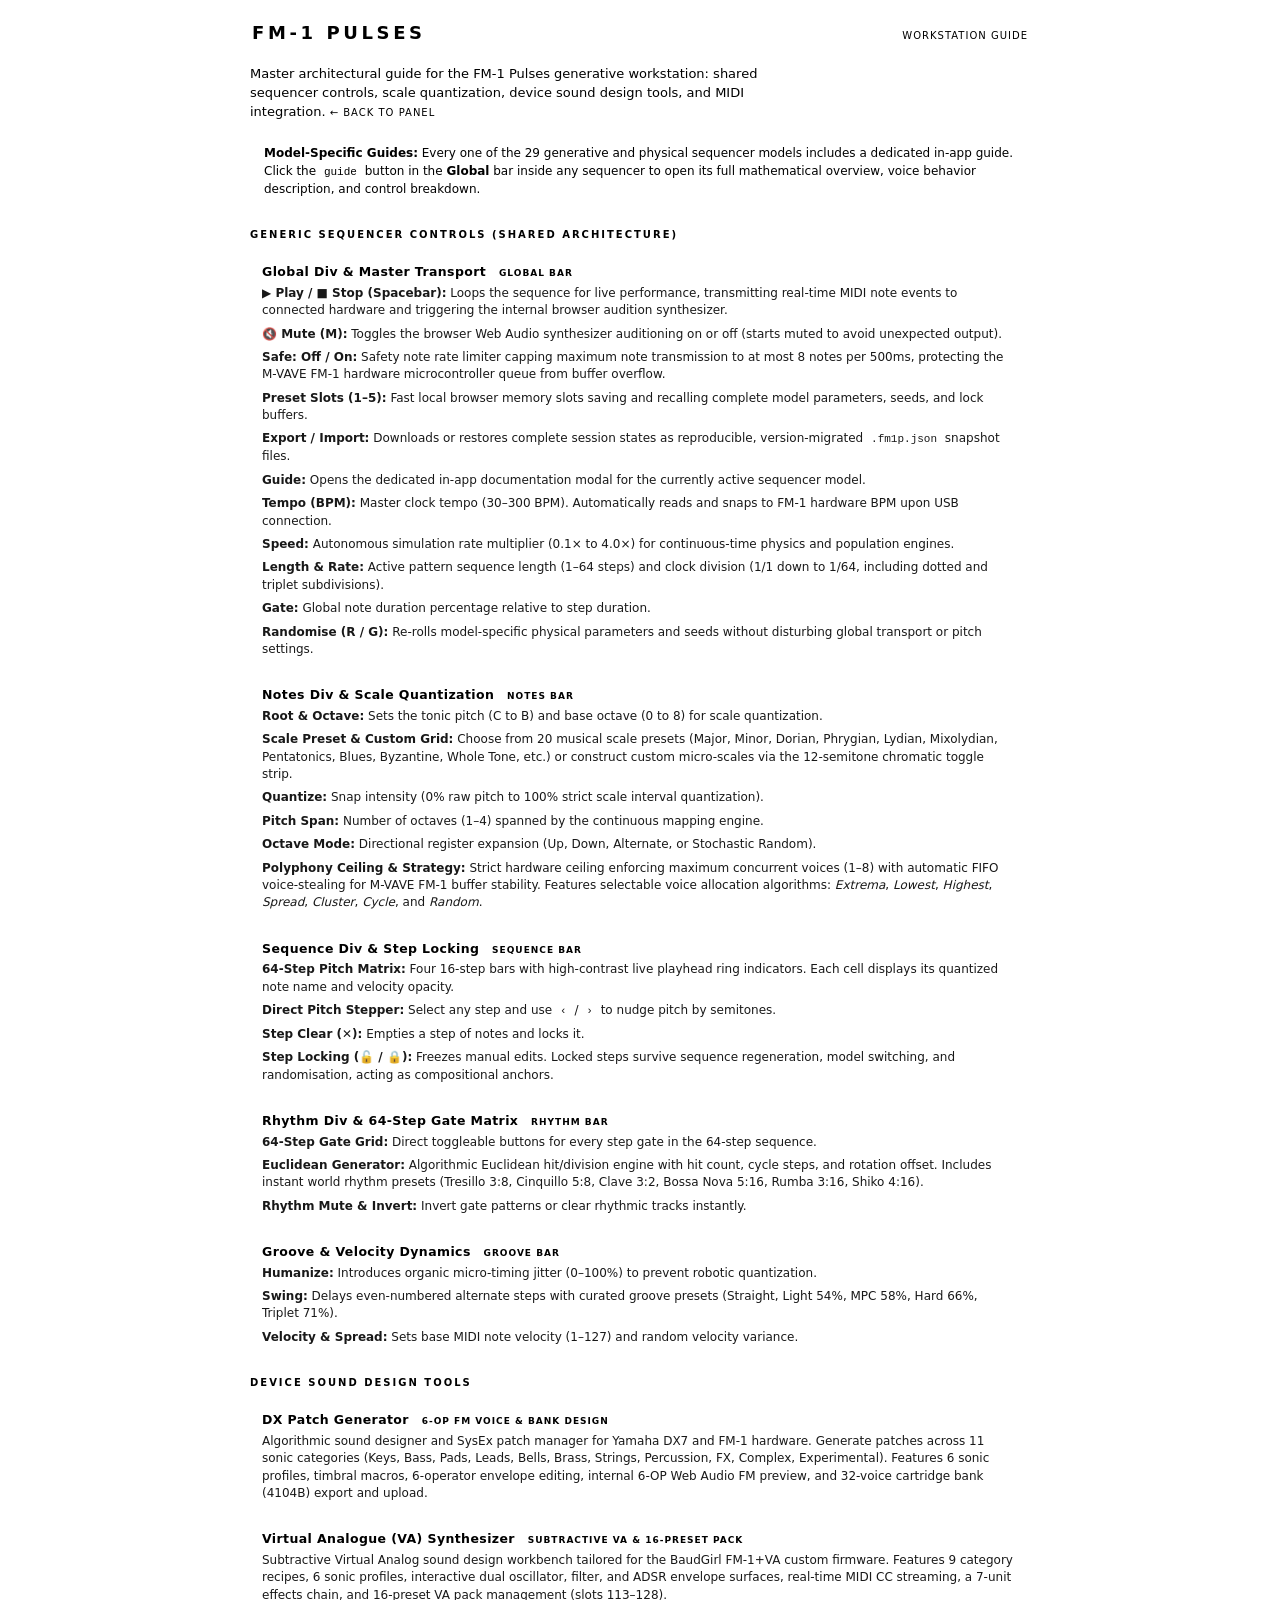
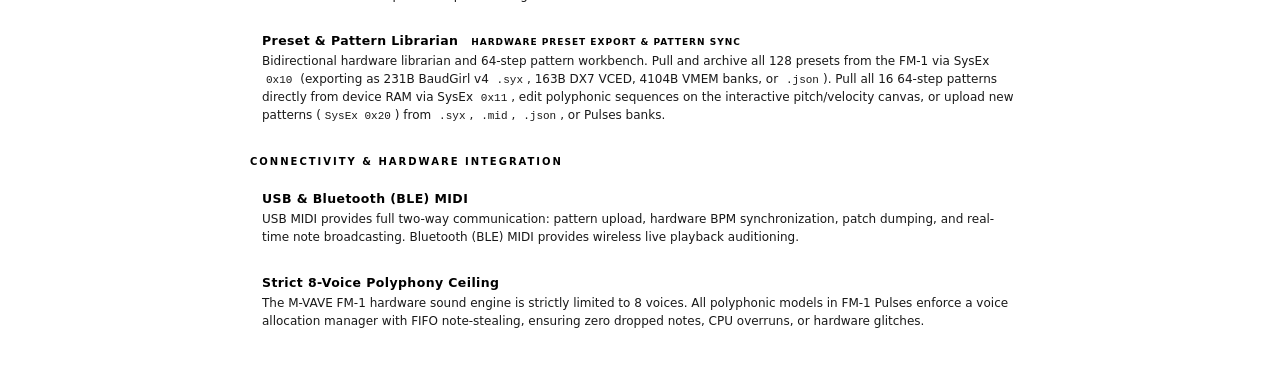
==== guide.html @ 3c0ce063 "feat: complete 29-model controls audit, tag filters, model guides, reaction_diffusion polyphony, and" ====
<!doctype html>
<html lang="en" data-theme="purple">
<head>
<meta charset="utf-8">
<meta name="viewport" content="width=device-width, initial-scale=1">
<meta name="theme-color" content="#12101a">
<title>FM-1 Pulses — Architecture &amp; Generic Controls Guide</title>
<link rel="icon" href="data:,">
<link rel="stylesheet" href="css/style.css?v=1">
<link rel="stylesheet" href="css/rack.css?v=1">
<style>
  body { padding: 12px; }
  .wrap { max-width: 780px; margin: 0 auto; }
  .top {
    display: flex; align-items: baseline; gap: 10px; padding: 0 2px 8px;
    border-bottom: 1px solid var(--line); margin-bottom: 12px;
  }
  .top h1 { font-size: 18px; margin: 0; letter-spacing: 3.6px; font-weight: 700; color: var(--fg); }
  .top h1 b { color: var(--accent); }
  .top .sub { font-size: 10px; letter-spacing: 1px; text-transform: uppercase; color: var(--dim); margin-left: auto; }
  .intro { color: var(--dim); max-width: 66ch; margin: 0 0 10px; font-size: 13px; line-height: 1.45; }
  h2 { font-size: 10px; letter-spacing: 2px; text-transform: uppercase; color: var(--dim); font-weight: 700; margin: 20px 0 8px; border-bottom: 1px solid var(--line); padding-bottom: 3px; }
  .param {
    border-radius: 4px; background-color: var(--panel);
    border: 1px solid var(--line);
    padding: 10px 12px; margin: 8px 0;
  }
  .param h3 { margin: 0 0 4px; font-size: 12.5px; letter-spacing: .4px; color: var(--fg); }
  .param h3 .kind { color: var(--accent); font-weight: 700; font-size: 9px; letter-spacing: 1px; text-transform: uppercase; margin-left: 8px; }
  .param p { margin: 0 0 6px; font-size: 12px; color: var(--fg); opacity: .9; line-height: 1.45; }
  .param p:last-child { margin-bottom: 0; }
  .note {
    border-radius: 4px; border: 1px solid var(--line);
    border-left: 3px solid var(--accent);
    padding: 10px 14px; margin: 12px 0; font-size: 12px; background-color: var(--panel);
    line-height: 1.5;
  }
  .note p { margin: 0 0 4px; }
  .note p:last-child { margin-bottom: 0; }
  code { color: var(--accent); background: var(--panel2); padding: 1px 4px; border-radius: 3px; font-size: 11px; }
  a.back { color: var(--dim); text-decoration: none; font-size: 10px; letter-spacing: 1px; text-transform: uppercase; }
  a.back:hover { color: var(--accent); }
</style>
</head>
<body>
<div class="wrap">

  <div class="top">
    <h1>FM-1 <b>PULSES</b></h1>
    <span class="sub">workstation guide</span>
  </div>
  <p class="intro">Master architectural guide for the FM-1 Pulses generative workstation: shared sequencer controls, scale quantization, device sound design tools, and MIDI integration. <a class="back" href="index.html">← back to panel</a></p>

  <div class="note">
    <p><b>Model-Specific Guides:</b> Every one of the 29 generative and physical sequencer models includes a dedicated in-app guide. Click the <code>guide</code> button in the <b>Global</b> bar inside any sequencer to open its full mathematical overview, voice behavior description, and control breakdown.</p>
  </div>

  <h2>Generic Sequencer Controls (Shared Architecture)</h2>

  <div class="param">
    <h3>Global Div &amp; Master Transport <span class="kind">Global Bar</span></h3>
    <p><b>▶ Play / ■ Stop (Spacebar):</b> Loops the sequence for live performance, transmitting real-time MIDI note events to connected hardware and triggering the internal browser audition synthesizer.</p>
    <p><b>🔇 Mute (M):</b> Toggles the browser Web Audio synthesizer auditioning on or off (starts muted to avoid unexpected output).</p>
    <p><b>Safe: Off / On:</b> Safety note rate limiter capping maximum note transmission to at most 8 notes per 500ms, protecting the M-VAVE FM-1 hardware microcontroller queue from buffer overflow.</p>
    <p><b>Preset Slots (1–5):</b> Fast local browser memory slots saving and recalling complete model parameters, seeds, and lock buffers.</p>
    <p><b>Export / Import:</b> Downloads or restores complete session states as reproducible, version-migrated <code>.fm1p.json</code> snapshot files.</p>
    <p><b>Guide:</b> Opens the dedicated in-app documentation modal for the currently active sequencer model.</p>
    <p><b>Tempo (BPM):</b> Master clock tempo (30–300 BPM). Automatically reads and snaps to FM-1 hardware BPM upon USB connection.</p>
    <p><b>Speed:</b> Autonomous simulation rate multiplier (0.1× to 4.0×) for continuous-time physics and population engines.</p>
    <p><b>Length &amp; Rate:</b> Active pattern sequence length (1–64 steps) and clock division (1/1 down to 1/64, including dotted and triplet subdivisions).</p>
    <p><b>Gate:</b> Global note duration percentage relative to step duration.</p>
    <p><b>Randomise (R / G):</b> Re-rolls model-specific physical parameters and seeds without disturbing global transport or pitch settings.</p>
  </div>

  <div class="param">
    <h3>Notes Div &amp; Scale Quantization <span class="kind">Notes Bar</span></h3>
    <p><b>Root &amp; Octave:</b> Sets the tonic pitch (C to B) and base octave (0 to 8) for scale quantization.</p>
    <p><b>Scale Preset &amp; Custom Grid:</b> Choose from 20 musical scale presets (Major, Minor, Dorian, Phrygian, Lydian, Mixolydian, Pentatonics, Blues, Byzantine, Whole Tone, etc.) or construct custom micro-scales via the 12-semitone chromatic toggle strip.</p>
    <p><b>Quantize:</b> Snap intensity (0% raw pitch to 100% strict scale interval quantization).</p>
    <p><b>Pitch Span:</b> Number of octaves (1–4) spanned by the continuous mapping engine.</p>
    <p><b>Octave Mode:</b> Directional register expansion (Up, Down, Alternate, or Stochastic Random).</p>
    <p><b>Polyphony Ceiling &amp; Strategy:</b> Strict hardware ceiling enforcing maximum concurrent voices (1–8) with automatic FIFO voice-stealing for M-VAVE FM-1 buffer stability. Features selectable voice allocation algorithms: <i>Extrema</i>, <i>Lowest</i>, <i>Highest</i>, <i>Spread</i>, <i>Cluster</i>, <i>Cycle</i>, and <i>Random</i>.</p>
  </div>

  <div class="param">
    <h3>Sequence Div &amp; Step Locking <span class="kind">Sequence Bar</span></h3>
    <p><b>64-Step Pitch Matrix:</b> Four 16-step bars with high-contrast live playhead ring indicators. Each cell displays its quantized note name and velocity opacity.</p>
    <p><b>Direct Pitch Stepper:</b> Select any step and use <code>‹</code> / <code>›</code> to nudge pitch by semitones.</p>
    <p><b>Step Clear (✕):</b> Empties a step of notes and locks it.</p>
    <p><b>Step Locking (🔓 / 🔒):</b> Freezes manual edits. Locked steps survive sequence regeneration, model switching, and randomisation, acting as compositional anchors.</p>
  </div>

  <div class="param">
    <h3>Rhythm Div &amp; 64-Step Gate Matrix <span class="kind">Rhythm Bar</span></h3>
    <p><b>64-Step Gate Grid:</b> Direct toggleable buttons for every step gate in the 64-step sequence.</p>
    <p><b>Euclidean Generator:</b> Algorithmic Euclidean hit/division engine with hit count, cycle steps, and rotation offset. Includes instant world rhythm presets (Tresillo 3:8, Cinquillo 5:8, Clave 3:2, Bossa Nova 5:16, Rumba 3:16, Shiko 4:16).</p>
    <p><b>Rhythm Mute &amp; Invert:</b> Invert gate patterns or clear rhythmic tracks instantly.</p>
  </div>

  <div class="param">
    <h3>Groove &amp; Velocity Dynamics <span class="kind">Groove Bar</span></h3>
    <p><b>Humanize:</b> Introduces organic micro-timing jitter (0–100%) to prevent robotic quantization.</p>
    <p><b>Swing:</b> Delays even-numbered alternate steps with curated groove presets (Straight, Light 54%, MPC 58%, Hard 66%, Triplet 71%).</p>
    <p><b>Velocity &amp; Spread:</b> Sets base MIDI note velocity (1–127) and random velocity variance.</p>
  </div>

  <h2>Device Sound Design Tools</h2>

  <div class="param">
    <h3>DX Patch Generator <span class="kind">6-OP FM Voice &amp; Bank Design</span></h3>
    <p>Algorithmic sound designer and SysEx patch manager for Yamaha DX7 and FM-1 hardware. Generate patches across 11 sonic categories (Keys, Bass, Pads, Leads, Bells, Brass, Strings, Percussion, FX, Complex, Experimental). Features 6 sonic profiles, timbral macros, 6-operator envelope editing, internal 6-OP Web Audio FM preview, and 32-voice cartridge bank (4104B) export and upload.</p>
  </div>

  <div class="param">
    <h3>Virtual Analogue (VA) Synthesizer <span class="kind">Subtractive VA &amp; 16-Preset Pack</span></h3>
    <p>Subtractive Virtual Analog sound design workbench tailored for the BaudGirl FM-1+VA custom firmware. Features 9 category recipes, 6 sonic profiles, interactive dual oscillator, filter, and ADSR envelope surfaces, real-time MIDI CC streaming, a 7-unit effects chain, and 16-preset VA pack management (slots 113–128).</p>
  </div>

  <div class="param">
    <h3>Preset &amp; Pattern Librarian <span class="kind">Hardware Preset Export &amp; Pattern Sync</span></h3>
    <p>Bidirectional hardware librarian and 64-step pattern workbench. Pull and archive all 128 presets from the FM-1 via SysEx <code>0x10</code> (exporting as 231B BaudGirl v4 <code>.syx</code>, 163B DX7 VCED, 4104B VMEM banks, or <code>.json</code>). Pull all 16 64-step patterns directly from device RAM via SysEx <code>0x11</code>, edit polyphonic sequences on the interactive pitch/velocity canvas, or upload new patterns (<code>SysEx 0x20</code>) from <code>.syx</code>, <code>.mid</code>, <code>.json</code>, or Pulses banks.</p>
  </div>

  <h2>Connectivity &amp; Hardware Integration</h2>

  <div class="param">
    <h3>USB &amp; Bluetooth (BLE) MIDI</h3>
    <p>USB MIDI provides full two-way communication: pattern upload, hardware BPM synchronization, patch dumping, and real-time note broadcasting. Bluetooth (BLE) MIDI provides wireless live playback auditioning.</p>
  </div>

  <div class="param">
    <h3>Strict 8-Voice Polyphony Ceiling</h3>
    <p>The M-VAVE FM-1 hardware sound engine is strictly limited to 8 voices. All polyphonic models in FM-1 Pulses enforce a voice allocation manager with FIFO note-stealing, ensuring zero dropped notes, CPU overruns, or hardware glitches.</p>
  </div>

</div>
</body>
</html>
---- css/rack.css ----
/* rack.css — one enclosure, knobs on top, pattern display below (portrait) or beside
   it (landscape). Panel is monochrome; the theme accent is reserved for live state.
   Reuses the FM-1 theme variables from style.css. */

:root {
  --font-system: system-ui, -apple-system, BlinkMacSystemFont, "Segoe UI", Roboto, Helvetica, Arial, sans-serif;
  --font-mono: ui-monospace, SFMono-Regular, Menlo, Monaco, Consolas, "Liberation Mono", "Courier New", monospace;
}

body {
  padding: 12px;
  font-family: var(--font-system);
  line-height: 1.4;
  -webkit-font-smoothing: antialiased;
  -moz-osx-font-smoothing: grayscale;
}

:focus-visible {
  outline: 2px solid var(--accent);
  outline-offset: 2px;
}

@media (prefers-reduced-motion: reduce) {
  *, *::before, *::after {
    animation-duration: 0.001ms !important;
    animation-iteration-count: 1 !important;
    transition-duration: 0.001ms !important;
    transform: none !important;
  }
}

/* ---- panel grid: everything sits on the same 6-rail column ---- */
.rack {
  display: grid;
  grid-template-columns: repeat(6, minmax(0, 1fr));
  gap: 7px;
  align-items: start;
}
/* Sections draw their box with an inset shadow, NOT a border/padding: a real
   border would consume width, and a 2-rail box and a 6-rail box then produce
   different cell widths so the rails would not line up. Shadows cost no layout. */
.sect {
  border-radius: 6px;
  background-color: var(--panel2);
  border: 1px solid var(--line);
  padding: 8px 10px;
  min-width: 0;
  display: flex;
  flex-direction: column;
}
.sect > h3 {
  margin: 0 0 8px 0;
  padding: 0 0 4px 0;
  font-size: 10px;
  letter-spacing: 1.2px;
  text-transform: uppercase;
  color: var(--fg);
  font-weight: 700;
  border-bottom: 1px solid var(--line);
  line-height: 1.2;
}
/* the internal gap MUST equal the panel gap, or the rails drift */
.sgrid {
  flex: 1 1 auto;
  min-width: 0;
  display: grid;
  gap: 5px 6px;
  align-items: center;
}
.sgrid hr {
  grid-column: 1 / -1;
  border: 0;
  border-top: 1px solid var(--line);
  margin: 2px 0;
  width: 100%;
}

/* controls scale with the rail so 6 columns fit a phone too */
.rack *, .rack *::before, .rack *::after { box-sizing: border-box; }
.sgrid > * { max-width: 100%; min-width: 0; }
.knob { min-width: 0; }
.knob svg { width: 100%; height: auto; }
.knob.k-lg svg { max-width: 60px; }
.knob.k-md svg { max-width: 52px; }
.knob.k-sm svg { max-width: 44px; }
.k-lab { max-width: 100%; }
/* a rotary switch shows a name, not a number, and names are longer */
.k-smallval .k-val { font-size: 9.5px; font-weight: 700; letter-spacing: .2px; }
/* Every control must fit ONE rail. */
.sel { width: calc(100% - 8px); min-width: 0; margin-inline: auto; }
.sw { width: calc(100% - 8px); margin: 0 auto; }
.sw-body { max-width: 100%; width: 100%; }
.sw-arrow { flex: 0 0 auto; padding: 5px 2px 6px; }
.toggle {
  width: calc(100% - 8px); margin-inline: auto;
  font-size: 9.5px; letter-spacing: .4px; padding: 6px 7px;
  white-space: nowrap; overflow: hidden; text-overflow: ellipsis;
}
.sw-val {
  flex: 1 1 auto; min-width: 0;
  height: 23px; line-height: 1.1;
  display: flex; align-items: center; justify-content: center;
  font-size: 9.5px; color: var(--fg); padding: 5px 1px 6px;
  text-align: center; word-break: break-word; overflow: hidden;
  font-variant-numeric: tabular-nums;
}

.layout { display: block; }
.module { display: flex; flex-direction: column; }

/* ---- clean accessible enclosure ---- */
.case {
  width: 100%;
  max-width: 470px;
  margin: 0 auto;
  background-color: var(--panel);
  border: 1px solid var(--line);
  border-radius: 8px;
  padding: 12px;
}

.brand {
  display: flex; align-items: center; justify-content: space-between; gap: 10px;
  padding: 0 2px 6px; border-bottom: 1px solid var(--line);
  flex-wrap: wrap;
}
.brand-left {
  display: flex; align-items: center; gap: 8px; flex-wrap: wrap; min-width: 0;
}
.brand-right {
  display: flex; align-items: center; gap: 12px; margin-left: auto; flex-wrap: wrap;
}
/* the title is the product name: it should be the loudest thing in the header */
.brand h1 {
  font-size: 18px; margin: 0; letter-spacing: 1.2px; font-weight: 700;
  color: var(--fg); line-height: 1; white-space: nowrap;
}
.brand h1 b { color: var(--accent); }

.nav-back-btn {
  display: inline-flex; align-items: center; gap: 4px;
  background: var(--panel2); color: var(--fg);
  border: 1px solid var(--line); border-radius: 4px;
  font-family: inherit; font-size: 9.5px; font-weight: 700;
  letter-spacing: 0.8px; text-transform: uppercase;
  padding: 4px 8px; cursor: pointer; line-height: 1.2;
  transition: all .15s ease;
}
.nav-back-btn:hover {
  background: var(--line); border-color: var(--accent);
  color: var(--accent);
}
.nav-back-btn:focus-visible {
  outline: 2px solid var(--accent); outline-offset: 1px;
}

.brand-mode-tag {
  display: inline-block; font-size: 9px; font-weight: 700;
  letter-spacing: 0.8px; text-transform: uppercase;
  color: var(--accent); background: color-mix(in srgb, var(--accent) 15%, transparent);
  border: 1px solid color-mix(in srgb, var(--accent) 45%, transparent);
  border-radius: 3px; padding: 2px 6px; line-height: 1;
}

/* MIDI status is a small readout, not a form control */
.brand .dev {
  display: flex; align-items: center; gap: 5px; min-width: 0;
  font-size: 10px; letter-spacing: .6px; color: var(--dim);
}
.brand .dev #devname { overflow: hidden; text-overflow: ellipsis; white-space: nowrap; max-width: 42vw; }
.brand .led { width: 7px; height: 7px; border-radius: 50%; background: var(--line); flex: 0 0 auto; }
.brand .led.ok { background: var(--accent); }

.statusrow { display: flex; justify-content: space-between; align-items: baseline; gap: 8px; padding: 3px 2px 6px; }
.statusrow .glink { flex: 0 0 auto; font-size: 9.5px; letter-spacing: 0.5px; text-transform: uppercase; color: var(--dim); text-decoration: none; }
.statusrow .glink:hover { color: var(--accent); }
.statusrow .glink.glink-model { font-weight: 700; color: var(--accent); }
/* the status text fills the leftover width and ellipsizes, so the links on the
   left never move when the message length changes */
.statusrow .status { flex: 1 1 auto; min-width: 0; text-align: right; font-size: 9.5px; letter-spacing: 0.3px; color: var(--dim); overflow: hidden; text-overflow: ellipsis; white-space: nowrap; }
.statusrow .status.ok { color: var(--fg); }
.statusrow .status.err { color: var(--err); }

/* ---- Landing Interface (Model Selection) ---- */
.view-landing {
  padding: 10px 2px 6px;
  animation: landingFadeIn .22s ease-out;
}
@keyframes landingFadeIn {
  from { opacity: 0; transform: translateY(4px); }
  to { opacity: 1; transform: translateY(0); }
}

.landing-hero {
  padding: 6px 4px 12px;
  border-bottom: 1px solid var(--line);
  margin-bottom: 12px;
}
.landing-kicker {
  display: inline-flex; align-items: center; gap: 6px;
  font-size: 9.5px; font-weight: 700; letter-spacing: 1px;
  text-transform: uppercase; color: var(--accent);
  margin-bottom: 4px;
}
.landing-kicker::before {
  content: ""; width: 6px; height: 6px; border-radius: 50%;
  background: var(--accent);
}
.landing-hero-header {
  display: flex;
  align-items: flex-end;
  justify-content: space-between;
  flex-wrap: wrap;
  gap: 12px;
  margin-bottom: 6px;
}
.landing-hero-header .landing-title {
  margin: 0;
}
.landing-hero-actions {
  display: flex;
  align-items: center;
  gap: 8px;
}
.landing-load-btn {
  display: inline-flex;
  align-items: center;
  gap: 7px;
  padding: 8px 18px;
  font-family: inherit;
  font-size: 11px;
  font-weight: 700;
  letter-spacing: 1.2px;
  text-transform: uppercase;
  color: var(--fg);
  background: var(--panel2);
  border: 1px solid var(--line-focus);
  border-radius: 4px;
  cursor: pointer;
  transition: all .15s ease;
  user-select: none;
}
.landing-load-btn:hover {
  background: var(--panel);
  border-color: var(--accent);
  color: var(--accent);
  transform: translateY(-1px);
}
.landing-load-btn:active {
  transform: translateY(0);
}
.landing-load-btn .load-icon {
  font-size: 13px;
  line-height: 1;
}
.landing-load-link {
  cursor: pointer;
}
.view-landing.drag-hover {
  outline: 2px dashed var(--accent);
  outline-offset: -4px;
}
.landing-title {
  font-size: 20px; font-weight: 700; letter-spacing: 1px;
  text-transform: uppercase; margin: 0 0 6px; color: var(--fg);
  line-height: 1.15;
}
.landing-subtitle {
  font-size: 11px; line-height: 1.5; color: var(--dim);
  margin: 0; max-width: 680px; letter-spacing: .2px;
}

.models-filter-bar {
  display: flex;
  align-items: center;
  flex-wrap: wrap;
  gap: 8px;
  margin: 14px 0 14px;
  padding: 8px 12px;
  background: var(--panel);
  border: 1px solid var(--line);
  border-radius: 6px;
}

.models-filter-label {
  font-size: 10px;
  font-weight: 700;
  letter-spacing: 1px;
  text-transform: uppercase;
  color: var(--dim);
  margin-right: 4px;
  user-select: none;
}

.models-filter-tags {
  display: flex;
  flex-wrap: wrap;
  gap: 6px;
  align-items: center;
  flex: 1 1 auto;
}

.model-filter-btn {
  background: var(--panel2);
  color: var(--dim);
  border: 1px solid var(--line);
  border-radius: 4px;
  padding: 4px 9px;
  font-family: inherit;
  font-size: 10px;
  font-weight: 600;
  letter-spacing: 0.3px;
  cursor: pointer;
  outline: none;
  transition: background 0.15s, color 0.15s, border-color 0.15s;
  user-select: none;
}

.model-filter-btn:hover {
  color: var(--fg);
  border-color: var(--line-focus);
}

.model-filter-btn.is-active {
  background: var(--accent);
  color: #ffffff;
  border-color: var(--accent);
}

.model-filter-btn:focus-visible {
  outline: 2px solid var(--fg);
  outline-offset: 1px;
}

.model-filter-clear-btn {
  background: transparent;
  color: var(--dim);
  border: 1px solid var(--line);
  border-radius: 4px;
  padding: 4px 8px;
  font-family: inherit;
  font-size: 9px;
  font-weight: 700;
  letter-spacing: 0.6px;
  text-transform: uppercase;
  cursor: pointer;
  outline: none;
  transition: color 0.15s, border-color 0.15s;
}

.model-filter-clear-btn:hover {
  color: var(--err);
  border-color: var(--err);
}

.models-filter-count {
  font-size: 10px;
  font-family: monospace;
  color: var(--dim);
  margin-left: auto;
  white-space: nowrap;
}

.models-empty-state {
  grid-column: 1 / -1;
  padding: 32px 16px;
  text-align: center;
  color: var(--dim);
  font-size: 12px;
  background: var(--panel);
  border: 1px dashed var(--line);
  border-radius: 6px;
}

.models-grid {
  display: grid;
  grid-template-columns: repeat(auto-fill, minmax(280px, 1fr));
  gap: 11px;
  margin-bottom: 12px;
}

.model-card {
  background: var(--panel2);
  border: 1px solid var(--line);
  border-radius: 6px;
  padding: 12px;
  display: flex; flex-direction: column; justify-content: space-between;
  position: relative; overflow: hidden;
  transition: border-color .18s, transform .18s;
}

.model-card.is-active {
  border-color: color-mix(in srgb, var(--accent) 55%, var(--line));
  cursor: pointer;
}
.model-card.is-active::before {
  content: ""; position: absolute; top: 0; left: 0; right: 0;
  height: 3px; background: var(--accent);
}
.model-card.is-active:hover {
  transform: translateY(-2px);
  border-color: var(--accent);
}

.model-card.is-wip {
  opacity: .75;
  border: 1px dashed var(--line);
}
.model-card.is-wip:hover {
  opacity: .95;
  border-color: var(--dim);
}

.model-card-top {
  display: flex; align-items: flex-start; gap: 10px;
  margin-bottom: 8px;
}
.model-icon-wrap {
  flex: 0 0 34px; width: 34px; height: 34px;
  border-radius: 4px; background: var(--panel);
  border: 1px solid var(--line);
  display: flex; align-items: center; justify-content: center;
  color: var(--accent);
}
.model-card.is-wip .model-icon-wrap {
  color: var(--dim);
}

.model-header-text {
  flex: 1 1 auto; min-width: 0;
}
.model-title-row {
  display: flex; align-items: center; justify-content: space-between; gap: 6px;
}
.model-title {
  margin: 0; font-size: 14px; font-weight: 700; letter-spacing: 0.8px;
  text-transform: uppercase; color: var(--fg);
}
.model-kicker {
  font-size: 9.5px; font-weight: 600; letter-spacing: .3px;
  color: var(--accent); margin-top: 1px;
}
.model-card.is-wip .model-kicker {
  color: var(--dim);
}

.model-badge {
  font-size: 9px; font-weight: 700; letter-spacing: 0.5px;
  text-transform: uppercase; border-radius: 3px; padding: 2px 6px;
  white-space: nowrap; line-height: 1;
}
.badge-active {
  color: var(--ok); background: color-mix(in srgb, var(--ok) 15%, transparent);
  border: 1px solid color-mix(in srgb, var(--ok) 40%, transparent);
}
.badge-wip {
  color: var(--dim); background: var(--panel);
  border: 1px solid var(--line);
}

.model-desc {
  font-size: 11.5px; line-height: 1.45; color: var(--fg); opacity: .88;
  margin: 6px 0 8px; letter-spacing: .1px;
}
.model-tags {
  display: flex; flex-wrap: wrap; gap: 4px; margin-top: 6px;
}
.model-tag {
  font-size: 9px; font-weight: 600; letter-spacing: .2px;
  background: var(--panel); color: var(--dim);
  border: 1px solid var(--line); border-radius: 3px; padding: 2px 6px;
}
.model-card.is-active .model-tag {
  color: var(--fg); opacity: .85;
}

.model-card-footer {
  margin-top: 12px;
}
.model-launch-btn {
  width: 100%; padding: 8px 10px; font-family: inherit; font-size: 10.5px;
  font-weight: 700; letter-spacing: 0.8px; text-transform: uppercase;
  border-radius: 4px; cursor: pointer; display: flex; align-items: center;
  justify-content: center; gap: 6px; outline: none; transition: all .15s ease;
}
.model-launch-btn.primary {
  background: var(--accent); color: #ffffff; border: 1px solid var(--accent);
}
.model-launch-btn.primary:hover {
  background: var(--accent2);
  border-color: var(--accent2);
}
.model-launch-btn.primary:focus-visible {
  outline: 2px solid var(--fg); outline-offset: 2px;
}
.model-launch-btn.disabled {
  background: var(--panel); color: var(--dim); border: 1px solid var(--line);
  cursor: not-allowed; opacity: .7;
}

.landing-footer {
  display: flex; align-items: center; justify-content: space-between;
  flex-wrap: wrap; gap: 10px; padding: 10px 4px 2px;
  border-top: 1px solid var(--line); margin-top: 6px;
}
.landing-firmware-note {
  font-size: 9px; letter-spacing: .4px; color: var(--dim);
  line-height: 1.35; flex: 1 1 300px;
}
.landing-firmware-note .note-pill {
  font-size: 7.5px; font-weight: 700; letter-spacing: 1px;
  background: var(--line); color: var(--fg); padding: 1px 4px;
  border-radius: 2px; margin-right: 4px;
}
.landing-firmware-note b { color: var(--fg); }
.landing-footer-actions {
  display: flex; align-items: center; gap: 12px;
}
.landing-footer-actions .glink {
  font-size: 9px; letter-spacing: 1px; text-transform: uppercase;
  color: var(--dim); text-decoration: none;
}
.landing-footer-actions .glink:hover { color: var(--accent); }

.view-mene311 {
  width: 100%; min-width: 0;
  display: block;
}

.knob {
  display: flex; flex-direction: column; align-items: center;
  cursor: ns-resize; touch-action: none; user-select: none;
  outline: none; padding: 1px 2px;
}
.knob:focus-visible .k-cap { stroke: var(--accent); stroke-width: 2; }
.knob svg { display: block; }
.k-tick { stroke: var(--dim); stroke-width: 1.3; opacity: .7; }
.k-tick.major { stroke: var(--fg); stroke-width: 2; opacity: .9; }
.k-base { fill: var(--panel2); stroke: var(--line); stroke-width: 1.5; }
.k-cap { fill: var(--panel); stroke: var(--line); stroke-width: 1.5; }
.k-ptr { stroke: var(--fg); stroke-width: 3.2; stroke-linecap: round; }
.knob:focus-visible .k-ptr,
.knob.dragging .k-ptr { stroke: var(--accent); }
.knob.dragging .k-cap { stroke: var(--accent); }
.k-end { fill: var(--dim); font-size: 11px; font-family: inherit; font-weight: 600; }
.k-lab {
  font-size: 9.5px; letter-spacing: 0.5px; text-transform: uppercase; color: var(--dim);
  text-align: center; line-height: 1.2; max-width: 82px; font-weight: 700;
}
.k-val {
  font-size: 11px; color: var(--fg); font-variant-numeric: tabular-nums;
  line-height: 1.2; text-align: center; margin-top: 1px; font-weight: 600;
}

/* ---- encoder switch (replaces native select) ---- */
/* Fixed width on purpose: the value area must not resize with the option name,
   or a long one like 'smoothRandom' shoves the neighbouring knob sideways. */
.sw { display: flex; flex-direction: column; align-items: center; flex: 0 0 auto; }
.sw-lab {
  font-size: 9.5px; letter-spacing: 0.5px; text-transform: uppercase; color: var(--dim);
  font-weight: 700; margin-bottom: 3px; text-align: center;
}
.sw-body {
  display: flex; align-items: stretch; border: 1px solid var(--line); border-radius: 4px;
  background: var(--panel2); overflow: hidden;
  transition: border-color .12s;
}
.sw-body:focus-within { border-color: var(--accent); }
.sw-arrow {
  font: inherit; font-size: 11px; line-height: 1; color: var(--dim); background: none;
  border: 0; padding: 5px 4px 6px; cursor: pointer; user-select: none;
  transition: all 0.12s;
}
.sw-arrow:hover { color: var(--accent); background: var(--line); }
.sw-arrow:active { background: var(--accent); color: #fff; }
.sw-arrow:focus-visible { outline: 2px solid var(--accent); }

/* ---- generic stepper controls (shared across tools & sequencers) ---- */
.stepper,
.dxpatch-stepper {
  display: inline-flex;
  align-items: center;
  border: 1px solid var(--line);
  border-radius: 4px;
  background: var(--panel2);
  overflow: hidden;
  transition: border-color 0.12s;
}

.stepper:focus-within,
.dxpatch-stepper:focus-within {
  border-color: var(--accent);
}

.stepper-btn,
.dxpatch-stepper-btn {
  background: transparent;
  border: none;
  color: var(--dim);
  font: 700 13px/1 var(--font-mono, monospace);
  padding: 3px 6px;
  cursor: pointer;
  user-select: none;
  transition: all 0.12s;
}

.stepper-btn:hover,
.dxpatch-stepper-btn:hover {
  background: var(--line);
  color: var(--accent);
}

.stepper-btn:active,
.dxpatch-stepper-btn:active {
  background: var(--accent);
  color: #fff;
}

.stepper-btn:focus-visible,
.dxpatch-stepper-btn:focus-visible {
  outline: 2px solid var(--accent);
  outline-offset: -1px;
}

.stepper input[type="number"],
.stepper .stepper-input,
.dxpatch-stepper input[type="number"],
.dxpatch-stepper .dxpatch-stepper-input,
.dxpatch-stepper .dxpatch-alg-input {
  width: 28px;
  background: transparent;
  border: none;
  border-left: 1px solid var(--line);
  border-right: 1px solid var(--line);
  color: var(--accent);
  font: 700 12px var(--font-mono, monospace);
  text-align: center;
  padding: 2px 0;
  border-radius: 0;
  outline: none;
  box-sizing: border-box;
  -moz-appearance: textfield;
}

.stepper input[type="number"]::-webkit-outer-spin-button,
.stepper input[type="number"]::-webkit-inner-spin-button,
.stepper .stepper-input::-webkit-outer-spin-button,
.stepper .stepper-input::-webkit-inner-spin-button,
.dxpatch-stepper input[type="number"]::-webkit-outer-spin-button,
.dxpatch-stepper input[type="number"]::-webkit-inner-spin-button,
.dxpatch-stepper .dxpatch-stepper-input::-webkit-outer-spin-button,
.dxpatch-stepper .dxpatch-stepper-input::-webkit-inner-spin-button,
.dxpatch-stepper .dxpatch-alg-input::-webkit-outer-spin-button,
.dxpatch-stepper .dxpatch-alg-input::-webkit-inner-spin-button {
  -webkit-appearance: none;
  margin: 0;
}

.stepper input[type="number"]:focus,
.stepper .stepper-input:focus,
.dxpatch-stepper input[type="number"]:focus,
.dxpatch-stepper .dxpatch-stepper-input:focus,
.dxpatch-stepper .dxpatch-alg-input:focus {
  background: rgba(255, 255, 255, 0.05);
}

.stepper-select,
.dxpatch-stepper-select {
  background: transparent;
  border: none;
  border-left: 1px solid var(--line);
  border-right: 1px solid var(--line);
  color: var(--fg);
  font: 600 10px/1.2 var(--font-system, sans-serif);
  padding: 2px 4px;
  outline: none;
  cursor: pointer;
  max-width: 82px;
}

.stepper-select option,
.dxpatch-stepper-select option {
  background: var(--panel);
  color: var(--fg);
}

.stepper-val,
.dxpatch-stepper-val {
  display: inline-flex;
  align-items: center;
  justify-content: center;
  padding: 2px 6px;
  min-width: 64px;
  border-left: 1px solid var(--line);
  border-right: 1px solid var(--line);
  color: var(--accent);
  font: 700 11px/1.2 var(--font-mono, monospace);
  text-align: center;
  user-select: none;
  box-sizing: border-box;
}

.editor-stepper {
  display: inline-flex;
  align-items: center;
  margin-right: 4px;
}

.editor-stepper .enote {
  display: inline-block;
  padding: 2px 8px;
  min-width: 44px;
  text-align: center;
  border-left: 1px solid var(--line);
  border-right: 1px solid var(--line);
  color: var(--accent);
  font: 700 12px var(--font-mono, monospace);
  font-variant-numeric: tabular-nums;
}

.rhythm-stepper {
  display: inline-flex;
  align-items: center;
}

.rhythm-stepper .rhythm-num-input {
  border-top: none;
  border-bottom: none;
  border-radius: 0;
  width: 28px;
  height: 22px;
}

.rhythm-stepper .rhythm-select-sm {
  border-top: none;
  border-bottom: none;
  border-radius: 0;
  height: 22px;
}

kbd {
  display: inline-block;
  font-family: var(--font-mono, monospace);
  font-size: 9px;
  font-weight: 700;
  padding: 1px 4px;
  background: var(--panel2);
  border: 1px solid var(--line);
  border-radius: 3px;
  color: var(--dim);
  line-height: 1.2;
}

/* ---- toggle & button wrapper ---- */
.ctrl-wrap {
  display: flex; flex-direction: column; align-items: center; justify-content: flex-start;
  width: 100%; min-width: 0; padding: 1px 2px;
}
.ctrl-wrap .k-lab { margin-bottom: 3px; }
.toggle {
  font: inherit; font-size: 9.5px; letter-spacing: 0.4px; text-transform: uppercase;
  color: var(--fg); background: var(--panel2); border: 1px solid var(--line);
  border-radius: 4px; padding: 6px 9px; cursor: pointer;
  transition: border-color .12s, background-color .12s, color .12s;
}
.toggle:hover { border-color: var(--dim); }
.toggle:focus-visible { outline: 2px solid var(--accent); outline-offset: 1px; }
.sel { display: flex; flex-direction: column; align-items: center; }
.sel span {
  font-size: 9.5px; letter-spacing: 0.5px; text-transform: uppercase; color: var(--dim);
  font-weight: 700; margin-top: 3px;
}
.sel input {
  font: inherit; font-size: 10px; color: var(--fg); background: var(--panel2);
  border: 1px solid var(--line); border-radius: 4px; padding: 5px 3px;
  width: 100%; text-align: center; font-variant-numeric: tabular-nums;
}
.sel input:focus { outline: none; border-color: var(--accent); }
.toggle.on { color: #ffffff; background: var(--accent); border-color: var(--accent); font-weight: 700; }

/* ---- dropdown select ---- */
.dropdown-wrap {
  display: flex; flex-direction: column; align-items: center; justify-content: flex-start;
  width: 100%; min-width: 0; padding: 1px 2px;
}
.dropdown-wrap .k-lab {
  font-size: 9.5px; letter-spacing: 0.5px; text-transform: uppercase; color: var(--dim);
  text-align: center; line-height: 1.2; font-weight: 700; margin-bottom: 5px;
}
.p-select {
  font: inherit; font-size: 9.5px; font-weight: 700; letter-spacing: .2px;
  color: var(--fg); background-color: var(--panel2); border: 1px solid var(--line);
  border-radius: 4px; padding: 5px 3px; width: calc(100% - 4px); margin: 0 auto;
  cursor: pointer; outline: none; text-align: center; text-align-last: center;
  transition: border-color .12s;
  overflow: hidden; text-overflow: ellipsis; white-space: nowrap;
}
.p-select:hover { border-color: var(--dim); color: var(--fg); }
.p-select:focus-visible { border-color: var(--accent); outline: 2px solid var(--accent); outline-offset: 1px; }
.p-select option { background-color: var(--panel); color: var(--fg); font-size: 11px; padding: 3px 6px; text-align: left; }
.dropdown-wrap.lab-right,
.toggle-wrap.lab-right {
  display: flex; flex-direction: row; align-items: center; justify-content: flex-start;
  width: 100%; min-width: 0; padding: 1px 2px; gap: 6px; height: 24px;
}
.dropdown-wrap.lab-right .p-select,
.toggle-wrap.lab-right .toggle {
  flex: 1 1 auto; min-width: 0; width: auto; max-width: 76px; margin: 0; padding: 4px 3px; font-size: 9px;
}
.dropdown-wrap.lab-right .k-lab,
.toggle-wrap.lab-right .k-lab {
  flex: 0 0 auto; margin: 0; text-align: left; font-size: 8.5px; letter-spacing: .4px; white-space: nowrap;
}

/* ---- pattern randomise control in global bar ---- */
.seed-wrap {
  display: flex; flex-direction: column; align-items: center; justify-content: flex-start;
  width: 100%; min-width: 0; padding: 1px 2px; gap: 4px;
}
.seed-wrap .k-lab {
  font-size: 9.5px; letter-spacing: 0.5px; text-transform: uppercase; color: var(--dim);
  text-align: center; line-height: 1.2; font-weight: 700; margin-bottom: 5px;
}
.seed-rnd-btn {
  width: calc(100% - 4px); max-width: 64px; margin: 0 auto;
  font: inherit; font-size: 9.5px; font-weight: 700; letter-spacing: .4px;
  text-transform: uppercase; padding: 5px 3px; text-align: center;
  box-sizing: border-box;
  white-space: nowrap;
  overflow: hidden;
  text-overflow: ellipsis;
}

/* ---- dual min/max velocity bounds knobs ---- */
.vel-bounds-wrap {
  display: flex; flex-direction: row; align-items: center; justify-content: space-between;
  width: 100%; min-width: 0; gap: 4px; height: auto; padding: 1px 0;
}
.vel-bounds-wrap .knob-wrap,
.vel-bounds-wrap .knob {
  flex: 1 1 50%; min-width: 0;
}

/* ---- horizontal fader & side controls ---- */
.faders-stack {
  display: flex; flex-direction: column; gap: 6px;
  width: 100%; min-width: 0; justify-content: center;
}
.side-controls {
  display: flex; flex-direction: column; gap: 8px;
  width: 100%; min-width: 0; align-items: center; justify-content: flex-start; padding-top: 2px;
}
.fader {
  display: flex; flex-direction: row; align-items: center; justify-content: space-between;
  width: 100%; min-width: 0; padding: 1px 2px;
  user-select: none; touch-action: none; cursor: ew-resize; outline: none;
}
.fader .k-lab {
  width: 72px; flex: 0 0 72px; text-align: right; margin: 0 6px 0 0;
  font-size: 9.5px; letter-spacing: .3px; text-transform: uppercase; color: var(--dim);
  font-weight: 700; white-space: nowrap; overflow: hidden; text-overflow: ellipsis;
}
.fader-opt {
  width: 14px; flex: 0 0 14px; height: 14px;
  display: flex; align-items: center; justify-content: center;
  margin: 0 6px 0 0;
}
.fader-chk {
  width: 13px; height: 13px; margin: 0;
  accent-color: var(--accent); cursor: pointer;
}
.fader-track-wrap {
  position: relative; flex: 1 1 auto; min-width: 40px; height: 22px;
  display: flex; align-items: center; margin: 0;
}
.fader-track {
  position: absolute; left: 0; right: 0; height: 4px;
  background-color: var(--line);
  border-radius: 2px;
}
.fader-fill {
  position: absolute; top: 50%; height: 4px; margin-top: -2px;
  background-color: var(--accent);
  border-radius: 2px;
  pointer-events: none;
}
.fader-thumb {
  position: absolute; top: 50%; width: 14px; height: 14px;
  margin-top: -7px; margin-left: -7px;
  background-color: var(--fg);
  border: 2px solid var(--accent);
  border-radius: 50%;
  pointer-events: none;
  box-sizing: border-box;
  transition: transform .08s ease;
}
.fader:focus-visible .fader-thumb,
.fader.dragging .fader-thumb {
  outline: 2px solid var(--accent);
  outline-offset: 2px;
  transform: scale(1.2);
}
.fader .k-val {
  width: 36px; flex: 0 0 36px; text-align: left; margin: 0 0 0 8px;
  font-size: 10px; color: var(--fg); font-weight: 600; font-variant-numeric: tabular-nums;
  white-space: nowrap;
}

/* ---- transport: Play, sound select, preview volume, mute ---- */
.transport { display: flex; gap: 5px; flex-wrap: wrap; align-items: center; justify-content: flex-start; margin: 0 0 6px; }
.transport button {
  font: inherit; font-size: 10px; letter-spacing: .4px; text-transform: uppercase;
  color: var(--fg); background: var(--panel); border: 1px solid var(--line);
  border-radius: 4px; padding: 4px 8px; cursor: pointer;
  transition: border-color .12s, background-color .12s;
}
.transport button:hover { color: var(--fg); border-color: var(--dim); background: var(--line); }
.transport button:focus-visible { outline: 2px solid var(--accent); outline-offset: 1px; }

/* the preview-sound switch sits inline in the button bar: label dropped, width
   and padding pulled in so it never wraps onto its own row */
.transport .sw { width: auto; flex: 0 0 auto; flex-direction: row; align-items: center; gap: 3px; margin: 0; }
.transport .sw-lab { display: none; }
.transport .sw-body { width: auto; max-width: none; align-self: stretch; background: var(--panel); }
.transport .sw-arrow { padding: 3px 3px 4px; font-size: 10px; }
.transport .sw-val { height: auto; padding: 2px 4px 3px; font-size: 9.5px; }
/* preview volume knob in transport */
.transport .knob { width: auto; flex: 0 0 auto; margin: 0; padding: 0 2px; }
.transport .knob svg { max-width: 28px; height: 28px; }
.transport .knob .k-lab { font-size: 8.5px; letter-spacing: .4px; line-height: 1; margin-bottom: 0; }
.transport .knob .k-val { font-size: 9px; line-height: 1; margin-top: 0; }

/* ---- global settings bar: full-width section spanning above module & display ---- */
.global-bar {
  width: 100%;
  margin-bottom: 9px;
  box-sizing: border-box;
}
.global-bar-body {
  display: flex;
  align-items: center;
  justify-content: space-between;
  flex-wrap: wrap;
  gap: 8px 16px;
}
.global-ops {
  display: flex;
  flex-direction: column;
  gap: 6px;
  align-items: flex-start;
  min-width: 0;
}
.global-transport {
  margin: 0;
}
.global-presets {
  display: flex;
  align-items: center;
  gap: 4px;
  flex-wrap: wrap;
  margin: 0;
  justify-content: flex-start;
}
.global-presets .preset-slots {
  display: flex;
  gap: 3px;
  align-items: center;
}
.global-controls {
  display: flex;
  align-items: flex-start;
  gap: 12px;
  flex-wrap: wrap;
}
.global-controls .knob {
  width: 44px;
  flex: 0 0 44px;
}
.global-controls .seed-wrap {
  width: 68px;
  flex: 0 0 68px;
  padding: 0;
}
.global-controls .dropdown-wrap {
  width: 68px;
  flex: 0 0 68px;
  padding: 0;
}
.global-controls .p-select {
  width: 100%;
}

/* local preset slots and utility actions row */
.presets { display: flex; gap: 4px; flex-wrap: wrap; align-items: center; justify-content: center; margin: 0 0 8px; }
.presets .preset-slots { display: flex; gap: 4px; align-items: center; }
.presets button {
  font: inherit; font-size: 9.5px; letter-spacing: .4px; text-transform: uppercase;
  color: var(--fg); background: var(--panel); border: 1px solid var(--line);
  border-radius: 4px; padding: 5px 8px; cursor: pointer;
  transition: border-color .12s, background-color .12s;
}
.presets button:hover { color: var(--fg); border-color: var(--dim); background: var(--line); }
.presets button:focus-visible { outline: 2px solid var(--accent); outline-offset: 1px; }
.presets button.armed { color: var(--accent); border-color: var(--accent); outline: 2px solid var(--accent); }
.presets .pslot.filled { color: var(--accent); border-color: var(--accent); font-weight: 700; }
.transport button#audition.playing { color: #ffffff; background: var(--accent); border-color: var(--accent); }
.transport button#safe-mode {
  font-weight: 600;
  padding: 5px 10px;
}
.transport button#safe-mode.active {
  color: #ffffff;
  background: var(--ok);
  border-color: var(--ok);
}

.themebar { display: flex; align-items: center; margin: 0; }
.themebar .swatches { display: flex; gap: 4px; align-items: center; }
.themebar .swatches::before { content: "THEME:"; font-size: 8.5px; font-weight: 700; letter-spacing: 1.1px; color: var(--dim); margin-right: 2px; }
.theme-btn {
  font: inherit; font-size: 9.5px; font-weight: 600; letter-spacing: .3px;
  display: inline-flex; align-items: center; gap: 3px;
  padding: 3px 8px; border-radius: 4px; border: 1px solid var(--line);
  background: var(--panel2); color: var(--fg); cursor: pointer;
  line-height: 1.2;
  transition: border-color .12s, background-color .12s, color .12s;
}
.theme-btn:hover { border-color: var(--dim); }
.theme-btn:focus-visible { outline: 2px solid var(--accent); outline-offset: 1px; }
.theme-btn.active {
  background: var(--accent); color: #ffffff; border-color: var(--accent); font-weight: 700;
}

/* ---- pattern display: clean container inheriting active theme ---- */
.display {
  margin-top: 9px; padding: 8px; border-radius: 6px;
  background-color: var(--panel2);
  border: 1px solid var(--line);
}
.display h2 { margin: 0 0 6px; font-size: 8px; letter-spacing: 1.8px; text-transform: uppercase; color: var(--dim); font-weight: 700; }
.display h2 small { color: var(--fg); letter-spacing: .4px; font-weight: 400; text-transform: none; }

/* ---- pattern grid: removed (superfluous, replaced by full-width sequence grid) ---- */
/* min-width: 0 — a grid item's automatic minimum is its min-content size, and the dot's
   size is derived from the (height-driven) cell, so the 1fr tracks used to grow past the
   screen: the last column hung out of the TFT on the right. Pinning the tracks' minimum
   to 0 makes the 8 columns always divide the container exactly. */
.display .cell { display: grid; place-items: center; background: none; border: 0; padding: 0; min-width: 0; }
.display .cell > .dot {
  /* the dot size comes from --dot (fitSteps() = min(cell width, row height)), so
     the squircle can never stretch into an ellipse on a phone where the grid is
     taller than it is wide; min-width:0 stops the note label from stretching the
     squircle when rows are short. Fallback keeps a squircle before the first fit */
  aspect-ratio: 1; width: var(--dot, 100%); height: var(--dot, auto); max-width: 100%; max-height: 100%; min-width: 0; min-height: 0;
  border-radius: 28%; border: 1px solid var(--line);
  display: grid; place-items: center; line-height: 1;
  font-size: 9px; color: transparent; font-variant-numeric: tabular-nums;
  transition: opacity .1s ease, background-color .1s ease;
}
.display .cell.on > .dot {
  background: var(--accent); border-color: var(--accent);
  color: #ffffff; font-weight: 700;
  opacity: var(--vel-alpha, 1);
}
.display .cell.off > .dot { border-color: var(--line); background: var(--panel); opacity: .45; }
.display .cell.now > .dot { outline: 2px solid var(--fg); outline-offset: 1px; opacity: 1 !important; }
.display .cell.locked > .dot { border-color: var(--fg); border-style: dashed; border-width: 2px; }
.display .cell.edit > .dot { outline: 2px solid var(--accent); outline-offset: 1px; opacity: 1 !important; }
/* Loop region: the DOT itself carries the highlight — loop notes keep their
   full brightness and gain an accent ring, loop rests lift out of the dim,
   and the region's first step gets a bright fg ring. The ring is a
   pseudo-element, so it never fights the playhead/edit/lock box-shadows. */
.display .cell.loop > .dot { position: relative; }
.display .cell.loop > .dot::after {
  content: ""; position: absolute; inset: -3px; border-radius: 34%;
  border: 2px solid color-mix(in srgb, var(--accent) 70%, transparent);
  pointer-events: none;
}
.display .cell.loop.off > .dot { opacity: .65; }
.display .cell.loopstart > .dot::after { border-color: var(--fg); }
.display .cell.loopstart.off > .dot { opacity: .75; }
/* Echo steps: the steps the loop actually copied from the motif, marked with a
   dashed ring so it is visible WHERE the repeats landed (the motif itself sounds
   once, one region before the copies begin). */
.display .cell.echo > .dot { position: relative; }
.display .cell.echo > .dot::before {
  content: ""; position: absolute; inset: -3px; border-radius: 34%;
  border: 1px dashed color-mix(in srgb, var(--fg) 55%, transparent);
  pointer-events: none;
}

.display .wave { display: block; width: 100%; height: 72px; margin-top: 6px; border-radius: 4px; background: var(--panel); border: 1px solid var(--line); }
.display .bank { gap: 4px; }
.display .bankcell { padding: 4px 2px; border-radius: 4px; background: var(--panel); border: 1px solid var(--line); }
.display .bankcell.sel { border-color: var(--accent); outline: 1px solid var(--accent); }
.display .editor { margin-top: 6px; padding: 6px 8px; border-radius: 4px; background: var(--panel); border: 1px solid var(--line); }
.display .editor .elab { color: var(--dim); }
.display .enote { color: var(--fg); }

@media (min-width: 600px) {
  .case { max-width: 95%; }
}

/* ---- landscape: module left, pattern display right ---- */
@media (min-aspect-ratio: 1/1) {
  body { padding: 10px; }
  .case { max-width: 95%; }
  .layout {
    display: grid;
    grid-template-columns: minmax(0, 1fr) minmax(0, 1.05fr);
    gap: 11px;
    align-items: stretch;   /* both panels end on the same line */
  }
  /* the screen fills its column, so both panels end on the same line. The 8x8 grid
     stretches to any shape and every step stays round because the circle is
     inscribed in its cell rather than being the cell. */
  .display { display: flex; flex-direction: column; margin-top: 0; gap: 8px; }
  .display .bank { grid-template-columns: repeat(16, 1fr); }
}

@media (max-width: 400px) {
  .display .bank { grid-template-columns: repeat(8, 1fr); }
  .k-lab { max-width: 62px; }
}

/* ==========================================================================
   CELLULAR AUTOMATA SEQUENCER MODEL STYLES
   ========================================================================== */
.ca-layout {
  display: block;
}
@media (min-width: 768px) {
  .ca-layout {
    display: grid;
    grid-template-columns: minmax(280px, 340px) minmax(0, 1fr);
    gap: 12px;
    align-items: start;
  }
}

.ca-module {
  display: flex;
  flex-direction: column;
  gap: 8px;
  min-width: 0;
}

.ca-sect {
  margin-bottom: 0;
}
.ca-sect-head {
  display: flex;
  align-items: center;
  justify-content: space-between;
  margin-bottom: 6px;
  padding-bottom: 4px;
  border-bottom: 1px solid var(--line);
}
.ca-sect-head h3 {
  margin: 0;
  padding: 0;
  border-bottom: none;
  font-size: 11px;
}
.ca-rule-badge {
  font-size: 8.5px;
  font-weight: 700;
  letter-spacing: .5px;
  text-transform: uppercase;
  color: var(--accent);
  background: color-mix(in srgb, var(--accent) 15%, transparent);
  border: 1px solid color-mix(in srgb, var(--accent) 40%, transparent);
  border-radius: 3px;
  padding: 1px 5px;
}
.ca-hint-inline {
  font-size: 8.5px;
  color: var(--dim);
}

.ca-grid-2col {
  display: grid;
  grid-template-columns: 1fr 1fr;
  gap: 8px;
  align-items: center;
}
.ca-span-full {
  grid-column: 1 / -1;
}

/* Tools bar (Pen / Eraser / Brush sizes) */
.ca-tools-bar {
  display: flex;
  align-items: center;
  gap: 6px;
  margin-bottom: 6px;
}
.ca-tool-btn {
  flex: 1 1 auto;
  font: inherit;
  font-size: 9.5px;
  font-weight: 700;
  padding: 5px 8px;
  border-radius: 4px;
  border: 1px solid var(--line);
  background: var(--panel);
  color: var(--fg);
  cursor: pointer;
  transition: all .12s ease;
  display: flex;
  align-items: center;
  justify-content: center;
  gap: 4px;
}
.ca-tool-btn:hover {
  border-color: var(--accent);
}
.ca-tool-btn.active {
  background: color-mix(in srgb, var(--accent) 20%, var(--panel));
  border-color: var(--accent);
  color: var(--accent);
}
.ca-brush-sizes {
  display: flex;
  gap: 3px;
}
.ca-brush-btn {
  font: inherit;
  font-size: 8.5px;
  font-weight: 600;
  padding: 5px 6px;
  border-radius: 3px;
  border: 1px solid var(--line);
  background: var(--panel);
  color: var(--dim);
  cursor: pointer;
  transition: all .12s ease;
}
.ca-brush-btn:hover {
  border-color: var(--dim);
  color: var(--fg);
}
.ca-brush-btn.active {
  background: var(--accent);
  border-color: var(--accent);
  color: #ffffff;
  font-weight: 700;
}

.ca-edit-actions {
  display: grid;
  grid-template-columns: repeat(3, 1fr);
  gap: 5px;
  align-items: center;
}
.ca-edit-actions .fader {
  grid-column: 1 / -1;
  margin-top: 2px;
}

/* Evolution & Seed buttons */
.ca-transport-row {
  display: grid;
  grid-template-columns: repeat(3, 1fr);
  gap: 6px;
  margin-bottom: 6px;
}
.ca-transport-btn {
  font: inherit;
  font-size: 9px;
  font-weight: 700;
  padding: 6px 4px;
  border-radius: 4px;
  border: 1px solid var(--line);
  background: var(--panel);
  color: var(--fg);
  cursor: pointer;
  text-align: center;
  transition: all .12s ease;
  white-space: nowrap;
}
.ca-transport-btn:hover {
  border-color: var(--accent);
  color: var(--accent);
}

.ca-loop-mode-wrap {
  margin-top: 4px;
}

/* Unified Notes Section & Programmer */
.notes-sect {
  margin-bottom: 0;
}
.notes-grid {
  display: grid;
  grid-template-columns: repeat(6, minmax(0, 1fr));
  gap: 5px 6px;
  align-items: center;
  width: 100%;
}
.ca-scale-box {
  margin-top: 4px;
  padding-top: 6px;
  border-top: 1px solid var(--line);
  margin-bottom: 4px;
  padding-bottom: 6px;
  border-bottom: 1px solid var(--line);
}
.ca-scale-header {
  display: flex;
  align-items: center;
  justify-content: space-between;
  margin-bottom: 5px;
}
.ca-scale-title {
  font-size: 9.5px;
  font-weight: 700;
  letter-spacing: .5px;
  text-transform: uppercase;
  color: var(--fg);
}
.ca-scale-info {
  font-size: 9px;
  font-weight: 600;
  color: var(--dim);
  font-variant-numeric: tabular-nums;
  white-space: nowrap;
  overflow: hidden;
  text-overflow: ellipsis;
  max-width: 170px;
}
.scale {
  display: grid;
  grid-template-columns: repeat(12, 1fr);
  gap: 3px;
  width: 100%;
}
.ca-scale-btn {
  font: inherit;
  aspect-ratio: 1 / 1;
  width: 100%;
  padding: 0;
  display: flex;
  flex-direction: column;
  align-items: center;
  justify-content: center;
  border-radius: 4px;
  border: 1px solid var(--line);
  background: var(--panel);
  color: var(--dim);
  cursor: pointer;
  font-size: 9.5px;
  font-weight: 700;
  position: relative;
  transition: all .12s ease;
  user-select: none;
}
.ca-scale-btn:hover {
  border-color: var(--dim);
  color: var(--fg);
}
.ca-scale-btn.active {
  background: var(--accent);
  border-color: var(--accent);
  color: #ffffff;
  font-weight: 800;
}
.ca-scale-btn.is-root::after {
  content: "";
  position: absolute;
  bottom: 2px;
  left: 50%;
  transform: translateX(-50%);
  width: 3px;
  height: 3px;
  border-radius: 50%;
  background: currentColor;
}
.ca-scale-btn.active.is-root::after {
  background: #ffffff;
}
.ca-scale-note {
  line-height: 1;
}

/* Preset patterns grid */
.ca-preset-grid {
  display: grid;
  grid-template-columns: repeat(2, 1fr);
  gap: 4px;
}
.ca-preset-btn {
  font: inherit;
  font-size: 9.5px;
  font-weight: 600;
  padding: 4px 6px;
  border-radius: 4px;
  border: 1px solid var(--line);
  background: var(--panel);
  color: var(--fg);
  cursor: pointer;
  text-align: left;
  white-space: nowrap;
  overflow: hidden;
  text-overflow: ellipsis;
  transition: all .12s ease;
}
.ca-preset-btn:hover {
  border-color: var(--accent);
  color: var(--accent);
}

/* 2D Grid Canvas Display */
.ca-display {
  display: flex;
  flex-direction: column;
  min-width: 0;
  margin-top: 0;
  background: var(--panel2);
}

.ca-canvas-wrap {
  width: 100%;
  max-width: 580px;
  aspect-ratio: 1 / 1;
  margin: 0 auto;
  position: relative;
  border-radius: 6px;
  overflow: hidden;
}
.ca-canvas {
  display: block;
  width: 100%;
  height: 100%;
  aspect-ratio: 1 / 1;
  border: 1px solid var(--line);
  border-radius: 6px;
  cursor: crosshair;
  touch-action: none;
  background: var(--panel);
}

.ca-display-footer {
  display: flex;
  align-items: center;
  justify-content: space-between;
  gap: 8px;
  margin-top: 8px;
  padding-top: 6px;
  border-top: 1px solid var(--line);
  font-size: 8.5px;
  color: var(--dim);
}
.ca-step-hover {
  font-weight: 700;
  color: var(--fg);
  font-variant-numeric: tabular-nums;
}

/* ==========================================================================
   TURING MACHINE (SHIFT-REGISTER) MODEL STYLES
   ========================================================================== */
.turing-layout {
  display: block;
}
@media (min-width: 768px) {
  .turing-layout {
    display: grid;
    grid-template-columns: minmax(280px, 340px) minmax(0, 1fr);
    gap: 12px;
    align-items: start;
  }
}

.turing-module {
  display: flex;
  flex-direction: column;
  gap: 8px;
  min-width: 0;
}

.turing-sect {
  margin-bottom: 0;
}

.turing-tape-wrap {
  background: var(--panel);
  border: 1px solid var(--line);
  border-radius: 6px;
  padding: 10px 12px;
  margin-top: 0;
}

.turing-tape-header {
  display: flex;
  align-items: center;
  justify-content: space-between;
  margin-bottom: 8px;
  padding-bottom: 4px;
  border-bottom: 1px solid var(--line);
}

.turing-tape-header h4 {
  margin: 0;
  font-size: 11px;
  font-weight: 700;
  letter-spacing: .5px;
  text-transform: uppercase;
  color: var(--accent);
}

.turing-tape-hint {
  font-size: 8.5px;
  color: var(--dim);
}

.turing-bit-grid,
.rungler-bit-grid {
  display: grid;
  grid-template-columns: repeat(16, 1fr);
  gap: 4px;
}

@media (max-width: 860px) {
  .turing-bit-grid,
  .rungler-bit-grid {
    grid-template-columns: repeat(8, 1fr);
  }
}

.turing-bit-btn,
.rungler-bit-btn {
  font: inherit;
  display: flex;
  flex-direction: column;
  align-items: center;
  justify-content: center;
  padding: 4px 2px;
  min-height: 42px;
  border-radius: 4px;
  border: 1px solid var(--line);
  background: var(--panel2);
  color: var(--dim);
  cursor: pointer;
  user-select: none;
  transition: background-color .1s ease, border-color .1s ease, color .1s ease;
  position: relative;
}

.turing-bit-btn:hover,
.rungler-bit-btn:hover {
  border-color: var(--fg);
  color: var(--fg);
}

.turing-bit-btn.is-one,
.rungler-bit-btn.is-one {
  background: var(--accent);
  border-color: var(--accent);
  color: #ffffff;
}

.turing-bit-btn.is-zero,
.rungler-bit-btn.is-zero {
  background: var(--panel);
  border-color: var(--line);
  color: var(--dim);
}

.turing-bit-btn.in-dac,
.rungler-bit-btn.in-dac {
  box-shadow: inset 0 0 0 2px var(--accent2, #f59e0b);
}

.turing-bit-btn.now,
.rungler-bit-btn.now {
  outline: 2px solid var(--fg);
  outline-offset: 1px;
  z-index: 2;
}

.rungler-bit-btn.is-tap::after {
  content: "TAP";
  position: absolute;
  top: 1px;
  right: 2px;
  font-size: 6px;
  font-weight: 700;
  color: var(--accent2, #f59e0b);
  letter-spacing: -0.2px;
}

.turing-bit-num,
.rungler-bit-num {
  font-size: 7.5px;
  font-weight: 600;
  opacity: 0.75;
  line-height: 1;
  margin-bottom: 2px;
}

.turing-bit-val,
.rungler-bit-val {
  font-family: ui-monospace, SFMono-Regular, Menlo, Monaco, Consolas, monospace;
  font-size: 13px;
  font-weight: 700;
  line-height: 1;
}

.turing-contour-wrap {
  background: var(--panel);
  border: 1px solid var(--line);
  border-radius: 6px;
  padding: 10px 12px;
  margin-top: 8px;
}

.turing-dac-canvas {
  display: block;
  width: 100%;
  border-radius: 4px;
  border: 1px solid var(--line);
  background: var(--panel2);
  margin-top: 6px;
}

/* ==========================================================================
   NOTES BAR (Full-Width Key, Scale, Quantize & Octave Spread)
   ========================================================================== */
.notes-bar {
  width: 100%;
  margin-bottom: 8px;
  box-sizing: border-box;
}

.notes-head {
  display: flex;
  align-items: center;
  justify-content: space-between;
  gap: 8px;
  margin-bottom: 8px;
  padding-bottom: 4px;
  border-bottom: 1px solid var(--line);
}

.notes-head h3 {
  margin: 0;
  font-size: 11px;
  font-weight: 700;
  letter-spacing: 1.5px;
  text-transform: uppercase;
  color: var(--accent);
}

.notes-grid-fullwidth {
  display: flex;
  flex-wrap: wrap;
  gap: 8px 12px;
  align-items: flex-end;
  width: 100%;
  box-sizing: border-box;
}

.notes-grid-fullwidth > *:not(.ctrl-scale-box) {
  flex: 1 1 95px;
  min-width: 80px;
}

.notes-grid-fullwidth .ctrl-polyphony {
  display: flex;
  flex-direction: column;
  align-items: center;
  justify-content: flex-end;
}

.notes-grid-fullwidth .ctrl-scale-box {
  flex: 1 1 100%;
  width: 100%;
  margin-top: 4px;
  padding-top: 6px;
  border-top: 1px solid var(--line);
  box-sizing: border-box;
}

.notes-grid-fullwidth .ca-scale-info {
  max-width: none;
}

.notes-grid-fullwidth .ca-scale-btn {
  aspect-ratio: auto;
  height: 28px;
  min-height: 28px;
  font-size: 10px;
}

@media (max-width: 720px) {
  .notes-grid-fullwidth .scale {
    grid-template-columns: repeat(6, 1fr);
  }
}

/* ==========================================================================
   RHYTHM CONTROLS (Full-Width Euclid & Pattern Tools)
   ========================================================================== */
.rhythm-bar {
  width: 100%;
  margin-bottom: 8px;
  box-sizing: border-box;
}

.rhythm-header {
  display: flex;
  align-items: center;
  justify-content: space-between;
  flex-wrap: wrap;
  gap: 8px 14px;
  margin-bottom: 0;
}

/* ==========================================================================
   SEQUENCE (Full-Width 16x4 Step Buttons Grid)
   ========================================================================== */
.sequence-bar {
  width: 100%;
  margin-bottom: 11px;
  box-sizing: border-box;
}

.sequence-bar h3 {
  margin: 0 0 6px 0;
  padding: 0 0 4px 0;
  font-size: 10px;
  letter-spacing: 1.2px;
  text-transform: uppercase;
  color: var(--fg);
  font-weight: 700;
  border-bottom: 1px solid var(--line);
  line-height: 1.2;
}

.rhythm-step-btn.is-edit {
  outline: 2px solid var(--accent);
  outline-offset: 1px;
}

.rhythm-title-wrap {
  display: flex;
  align-items: center;
  gap: 8px;
}

.rhythm-title-wrap h3 {
  margin: 0;
  font-size: 11px;
  font-weight: 700;
  letter-spacing: 1.5px;
  text-transform: uppercase;
  color: var(--accent);
}

.rhythm-badge {
  font-size: 8.5px;
  font-weight: 600;
  color: var(--dim);
  background: var(--panel2);
  border: 1px solid var(--line);
  padding: 1px 6px;
  border-radius: 10px;
  letter-spacing: 0.4px;
}

.rhythm-toolbar {
  display: flex;
  align-items: center;
  flex-wrap: wrap;
  gap: 6px 10px;
}

.rhythm-tool-group {
  display: inline-flex;
  align-items: center;
  gap: 4px;
  background: var(--panel);
  border: 1px solid var(--line);
  padding: 3px 6px;
  border-radius: 4px;
}

.rhythm-tool-label {
  font-size: 9px;
  font-weight: 700;
  letter-spacing: 0.5px;
  text-transform: uppercase;
  color: var(--dim);
  margin-right: 2px;
}

.rhythm-select,
.rhythm-select-sm {
  font-family: inherit;
  font-size: 9.5px;
  font-weight: 600;
  padding: 2px 5px;
  border-radius: 3px;
  background: var(--panel2);
  border: 1px solid var(--line);
  color: var(--fg);
  outline: none;
  cursor: pointer;
  height: 22px;
  width: auto;
}

.rhythm-select-sm {
  min-width: 46px;
  width: auto;
  text-align: center;
}

.rhythm-preset-select {
  width: 125px;
  max-width: 125px;
  min-width: 0;
  flex: 0 0 125px;
  text-overflow: ellipsis;
  overflow: hidden;
  white-space: nowrap;
}

.rhythm-select:hover,
.rhythm-select-sm:hover {
  border-color: var(--dim);
}

.rhythm-select:focus-visible,
.rhythm-select-sm:focus-visible {
  border-color: var(--accent);
  outline: 2px solid var(--accent);
  outline-offset: 1px;
}

.rhythm-euclid-inputs {
  display: inline-flex;
  align-items: center;
  gap: 8px;
  font-size: 9px;
  color: var(--dim);
}

.rhythm-euclid-inputs label {
  display: inline-flex;
  align-items: center;
  gap: 4px;
  font-size: 9px;
  font-weight: 600;
  text-transform: uppercase;
}

.rhythm-num-input {
  width: 38px;
  height: 22px;
  font-family: inherit;
  font-size: 9.5px;
  font-weight: 700;
  text-align: center;
  border-radius: 3px;
  background: var(--panel2);
  border: 1px solid var(--line);
  color: var(--fg);
  padding: 0 3px;
  outline: none;
}

.rhythm-num-input:focus-visible {
  border-color: var(--accent);
  outline: 2px solid var(--accent);
  outline-offset: 1px;
}

.rhythm-slider {
  -webkit-appearance: none;
  appearance: none;
  width: 72px;
  height: 4px;
  border-radius: 2px;
  background: var(--line);
  outline: none;
  cursor: pointer;
  margin: 0 4px;
  vertical-align: middle;
}

.rhythm-slider:focus-visible {
  outline: 2px solid var(--accent);
  outline-offset: 2px;
}

.rhythm-slider::-webkit-slider-thumb {
  -webkit-appearance: none;
  appearance: none;
  width: 10px;
  height: 10px;
  border-radius: 50%;
  background: var(--accent);
  cursor: pointer;
}

.rhythm-slider::-moz-range-thumb {
  width: 10px;
  height: 10px;
  border-radius: 50%;
  background: var(--accent);
  border: none;
  cursor: pointer;
}

.rhythm-val {
  font-family: inherit;
  font-size: 9.5px;
  font-weight: 700;
  color: var(--fg);
  min-width: 28px;
  text-align: right;
  font-variant-numeric: tabular-nums;
  margin-right: 2px;
}

.rhythm-toggle-group {
  display: inline-flex;
  align-items: center;
  border-radius: 3px;
  background: var(--panel2);
  border: 1px solid var(--line);
  overflow: hidden;
  height: 22px;
}

.rhythm-toggle-btn {
  font-family: inherit;
  font-size: 9px;
  font-weight: 600;
  letter-spacing: 0.3px;
  text-transform: uppercase;
  height: 100%;
  padding: 0 6px;
  border: none;
  background: transparent;
  color: var(--dim);
  cursor: pointer;
  display: inline-flex;
  align-items: center;
  justify-content: center;
  white-space: nowrap;
  outline: none;
  transition: background-color 0.12s, color 0.12s;
}

.rhythm-toggle-btn:hover {
  color: var(--fg);
}

.rhythm-toggle-btn.is-active {
  background: color-mix(in srgb, var(--accent) 22%, var(--panel2));
  color: var(--accent);
  font-weight: 700;
}

.rhythm-mode-input-wrap {
  display: inline-flex;
  align-items: center;
}

.rhythm-btn {
  font-family: inherit;
  font-size: 9.5px;
  font-weight: 600;
  letter-spacing: 0.3px;
  height: 22px;
  padding: 0 6px;
  border-radius: 3px;
  background: var(--panel2);
  border: 1px solid var(--line);
  color: var(--fg);
  cursor: pointer;
  display: inline-flex;
  align-items: center;
  justify-content: center;
  white-space: nowrap;
  outline: none;
  transition: border-color 0.12s, color 0.12s, background-color 0.12s;
}

.rhythm-btn:hover {
  border-color: var(--accent);
  color: var(--accent);
}

.rhythm-btn:focus-visible {
  outline: 2px solid var(--accent);
  outline-offset: 1px;
}

.rhythm-btn.primary {
  background: color-mix(in srgb, var(--accent) 20%, var(--panel2));
  border-color: var(--accent);
  color: var(--accent);
  font-weight: 700;
}

.rhythm-btn-rot {
  min-width: 22px;
  padding: 0 5px;
  font-size: 8.5px;
}

.rhythm-btn-group {
  display: inline-flex;
  align-items: center;
  gap: 2px;
}

.rhythm-rot-display {
  font-size: 9.5px;
  font-weight: 700;
  color: var(--fg);
  min-width: 16px;
  text-align: center;
  font-variant-numeric: tabular-nums;
}

/* ---- 16x4 Grid Container ---- */
.rhythm-grid-container {
  display: flex;
  flex-direction: column;
  gap: 4px;
  width: 100%;
  margin-top: 4px;
}

.rhythm-row {
  display: flex;
  align-items: stretch;
  width: 100%;
}

.rhythm-row-steps {
  flex: 1 1 100%;
  width: 100%;
  display: grid;
  grid-template-columns: repeat(16, minmax(0, 1fr));
  gap: 3px;
}

/* Beat spacing: slightly larger separator after steps 4, 8, 12 */
.rhythm-step-btn:nth-child(4n):not(:last-child) {
  margin-right: 4px;
}

/* ---- Step Buttons ---- */
.rhythm-step-btn {
  height: 34px;
  min-width: 0;
  padding: 3px 2px;
  border-radius: 4px;
  background: var(--panel);
  border: 1px solid var(--line);
  color: var(--dim);
  cursor: pointer;
  display: flex;
  flex-direction: column;
  align-items: center;
  justify-content: space-between;
  outline: none;
  position: relative;
  transition: background-color 0.12s, border-color 0.12s, opacity 0.1s;
  user-select: none;
}

.rhythm-step-btn:hover {
  border-color: var(--dim);
  background: color-mix(in srgb, var(--panel2) 70%, var(--panel));
}

.rhythm-step-btn:focus-visible {
  outline: 2px solid var(--accent);
  outline-offset: 1px;
  z-index: 3;
}

/* Beat Downbeats (steps 1, 5, 9, 13) */
.rhythm-step-btn.is-downbeat {
  border-top: 2px solid color-mix(in srgb, var(--accent) 70%, var(--line));
}

/* Active Gate State - in the style of the Mene311 sequencer grid */
.rhythm-step-btn.is-active {
  background: var(--accent);
  border-color: var(--accent);
  color: #ffffff;
  font-weight: 700;
  opacity: var(--vel-alpha, 1);
}

.rhythm-step-btn.is-active.is-downbeat {
  border-top-color: #ffffff;
}

.rhythm-step-btn.is-active:hover {
  background: color-mix(in srgb, var(--accent) 85%, #ffffff);
  border-color: #ffffff;
}

.rhythm-step-btn.is-active .r-step-num {
  color: rgba(255, 255, 255, 0.72);
}

.rhythm-step-btn.is-active .r-step-note {
  color: #ffffff;
  font-weight: 700;
}

/* Running Playhead Cursor */
.rhythm-step-btn.now {
  outline: 2px solid var(--fg) !important;
  outline-offset: 1px;
  border-color: var(--fg) !important;
  opacity: 1 !important;
  z-index: 2;
}

.rhythm-step-btn.now:not(.is-active) {
  background-color: color-mix(in srgb, var(--accent) 30%, var(--panel2)) !important;
}

/* Dimmed if step is beyond pattern length */
.rhythm-step-btn.is-off-length {
  opacity: 0.35;
}

/* Button Internal Elements */
.r-step-header {
  width: 100%;
  display: flex;
  align-items: center;
  justify-content: flex-start;
  padding: 0 1px;
  pointer-events: none;
}

.r-step-num {
  font-size: 8px;
  font-weight: 600;
  line-height: 1;
  color: var(--dim);
  font-variant-numeric: tabular-nums;
}

.r-step-note {
  font-size: 9.5px;
  font-weight: 700;
  line-height: 1;
  letter-spacing: -0.2px;
  color: transparent;
  font-variant-numeric: tabular-nums;
  white-space: nowrap;
  overflow: hidden;
  text-overflow: ellipsis;
  max-width: 100%;
  height: 12px;
  display: flex;
  align-items: center;
  justify-content: center;
  pointer-events: none;
}

.r-step-vel-wrap {
  width: 100%;
  height: 3px;
  border-radius: 1.5px;
  background: var(--line);
  overflow: hidden;
  pointer-events: none;
}

.r-step-vel-bar {
  display: block;
  height: 100%;
  width: 0%;
  background: var(--dim);
  border-radius: 1.5px;
  transition: width 0.12s ease;
}

.rhythm-step-btn.is-active .r-step-vel-wrap {
  background: rgba(0, 0, 0, 0.28);
}

.rhythm-step-btn.is-active .r-step-vel-bar {
  background: #ffffff;
  box-shadow: 0 0 2px rgba(255, 255, 255, 0.6);
}

/* ==========================================================================
   HUMANISE & VELOCITY ROW (Horizontally Adjacent directly beneath Rhythm)
   ========================================================================== */
.humanise-velocity-row {
  display: grid;
  grid-template-columns: 1fr 1fr;
  gap: 8px;
  width: 100%;
  margin-bottom: 8px;
  box-sizing: border-box;
}

.humanise-velocity-row .sect {
  grid-column: span 1 !important;
  width: 100%;
  margin: 0;
  box-sizing: border-box;
}

@media (max-width: 680px) {
  .humanise-velocity-row {
    grid-template-columns: 1fr;
  }
}

.humanise-section {
  width: 100%;
  box-sizing: border-box;
}

.humanise-head {
  display: flex;
  align-items: center;
  justify-content: space-between;
  gap: 8px;
  margin-bottom: 8px;
  padding-bottom: 4px;
  border-bottom: 1px solid var(--line);
}

.humanise-head h3 {
  margin: 0;
  font-size: 11px;
  font-weight: 700;
  letter-spacing: 1px;
  text-transform: uppercase;
  color: var(--accent);
}

.humanise-badge {
  font-size: 9px;
  font-weight: 600;
  color: var(--dim);
  background: var(--panel2);
  border: 1px solid var(--line);
  padding: 1px 6px;
  border-radius: 8px;
  letter-spacing: 0.3px;
}

.humanise-body {
  display: flex;
  flex-direction: column;
  gap: 8px;
  width: 100%;
}

.humanise-presets-row {
  display: flex;
  align-items: center;
  flex-wrap: wrap;
  gap: 3px;
  margin-top: -2px;
  margin-bottom: 2px;
}

.humanise-preset-tag {
  font-size: 9px;
  font-weight: 700;
  letter-spacing: 0.4px;
  text-transform: uppercase;
  color: var(--dim);
  margin-right: 2px;
}

.humanise-pill-btn {
  font-family: inherit;
  font-size: 9px;
  font-weight: 600;
  padding: 2px 6px;
  border-radius: 3px;
  background: var(--panel2);
  border: 1px solid var(--line);
  color: var(--dim);
  cursor: pointer;
  transition: border-color 0.12s, color 0.12s, background-color 0.12s;
  outline: none;
  line-height: 1.2;
}

.humanise-pill-btn:hover {
  border-color: var(--dim);
  color: var(--fg);
}

.humanise-pill-btn:focus-visible {
  outline: 2px solid var(--accent);
  outline-offset: 1px;
}

.humanise-pill-btn.is-active {
  background: color-mix(in srgb, var(--accent) 22%, var(--panel2));
  border-color: var(--accent);
  color: var(--accent);
  font-weight: 700;
}

/* ==========================================================================
   VELOCITY SECTION (Base Velocity & Random Dynamics)
   ========================================================================== */
.velocity-sect {
  width: 100%;
  box-sizing: border-box;
}

.velocity-sgrid {
  display: grid;
  gap: 5px 6px;
  align-items: center;
  width: 100%;
}

/* ==========================================================================
   PARTICLES / COLLISION SIMULATOR MODEL STYLES
   ========================================================================== */
.particle-layout {
  display: block;
}
@media (min-width: 768px) {
  .particle-layout {
    display: grid;
    grid-template-columns: minmax(290px, 350px) minmax(0, 1fr);
    gap: 12px;
    align-items: start;
  }
}

.particle-module {
  display: flex;
  flex-direction: column;
  gap: 8px;
  min-width: 0;
}

.particle-sect {
  margin-bottom: 0;
}

.particle-sect-head {
  display: flex;
  align-items: center;
  justify-content: space-between;
  margin-bottom: 8px;
}

.particle-sect-head h3 {
  margin: 0;
  font-size: 11px;
  letter-spacing: .6px;
  text-transform: uppercase;
  color: var(--dim);
  font-weight: 700;
}

.particle-badge {
  font-size: 9px;
  font-weight: 700;
  letter-spacing: .5px;
  text-transform: uppercase;
  color: var(--accent);
  background: color-mix(in srgb, var(--accent) 15%, transparent);
  border: 1px solid color-mix(in srgb, var(--accent) 30%, transparent);
  border-radius: 4px;
  padding: 1px 6px;
}

.particle-hint-inline {
  font-size: 9px;
  color: var(--dim);
}

.particle-grid-2col {
  display: grid;
  grid-template-columns: 1fr 1fr;
  gap: 6px;
  align-items: start;
}

.particle-span-full {
  grid-column: span 2;
}

.particle-tool-wrap {
  display: flex;
  flex-direction: column;
  align-items: center;
  width: 100%;
  margin-bottom: 2px;
}
.particle-tool-wrap .k-lab {
  font-size: 9.5px;
  letter-spacing: 0.5px;
  text-transform: uppercase;
  color: var(--dim);
  text-align: center;
  line-height: 1.2;
  font-weight: 700;
  margin-bottom: 5px;
}
.particle-tool-group {
  display: flex;
  width: 100%;
  gap: 5px;
}
.particle-tool-btn {
  flex: 1;
  font-family: inherit;
  font-size: 9.5px;
  font-weight: 600;
  letter-spacing: 0.2px;
  padding: 5px 3px;
  border-radius: 4px;
  border: 1px solid var(--line);
  background: var(--panel2);
  color: var(--dim);
  cursor: pointer;
  display: inline-flex;
  align-items: center;
  justify-content: center;
  white-space: nowrap;
  outline: none;
  transition: all 0.12s ease;
  text-align: center;
}
.particle-tool-btn:hover {
  border-color: var(--dim);
  color: var(--fg);
}
.particle-tool-btn.is-active {
  background: color-mix(in srgb, var(--accent) 22%, var(--panel2));
  border-color: var(--accent);
  color: var(--accent);
  font-weight: 700;
}

.particle-btn-row {
  display: flex;
  gap: 5px;
  margin-top: 4px;
}
.particle-btn-row .action-btn {
  flex: 1;
  text-align: center;
  padding: 4px 6px;
  font-size: 9.5px;
  font-weight: 600;
}

.particle-preset-grid {
  display: grid;
  grid-template-columns: 1fr 1fr;
  gap: 4px;
}

.particle-preset-btn {
  font-family: inherit;
  font-size: 10px;
  font-weight: 600;
  padding: 5px 8px;
  border-radius: 4px;
  border: 1px solid var(--line);
  background: var(--panel);
  color: var(--fg);
  cursor: pointer;
  text-align: left;
  white-space: nowrap;
  overflow: hidden;
  text-overflow: ellipsis;
  transition: all .12s ease;
}
.particle-preset-btn:hover {
  border-color: var(--accent);
  color: var(--accent);
}

/* 2D Canvas & HUD */
.particle-display {
  display: flex;
  flex-direction: column;
  min-width: 0;
  margin-top: 0;
  background: var(--panel2);
}

.particle-canvas-wrap {
  width: 100%;
  max-width: 580px;
  aspect-ratio: 1 / 1;
  margin: 0 auto;
  position: relative;
  border-radius: 6px;
  overflow: hidden;
}

.particle-canvas {
  display: block;
  width: 100%;
  height: 100%;
  aspect-ratio: 1 / 1;
  border: 1px solid var(--line);
  border-radius: 6px;
  cursor: crosshair;
  touch-action: none;
  background: var(--panel);
}

.particle-display-footer {
  display: flex;
  align-items: center;
  justify-content: flex-end;
  gap: 8px;
  margin-top: 8px;
  padding-top: 6px;
  border-top: 1px solid var(--line);
  font-size: 8.5px;
  color: var(--dim);
}

.particle-step-hover {
  font-weight: 700;
  color: var(--fg);
  font-variant-numeric: tabular-nums;
}

/* ==========================================================================
   DOUBLE PENDULUM MODEL STYLES
   ========================================================================== */
.pendulum-layout {
  gap: 16px;
}

.pendulum-canvas {
  cursor: crosshair;
}

.pendulum-canvas:active {
  cursor: grabbing;
}

.pendulum-sector-matrix {
  display: grid;
  grid-template-columns: repeat(12, 1fr);
  gap: 3px;
  margin-top: 8px;
}

.pendulum-sector-btn {
  font-family: inherit;
  font-size: 8px;
  padding: 4px 1px;
  background: var(--panel2);
  color: var(--dim);
  border: 1px solid var(--line);
  border-radius: 3px;
  cursor: pointer;
  text-align: center;
  user-select: none;
}

.pendulum-sector-btn:hover {
  background: var(--line);
  color: var(--fg);
}

.pendulum-sector-btn.is-active {
  background: var(--accent);
  color: #fff;
  border-color: var(--accent);
  font-weight: 700;
}

/* ==========================================================================
   FLOCKING SWARM MODEL STYLES (UNLINKED FREE MODEL)
   ========================================================================== */
.flock-layout {
  gap: 16px;
}

.flock-display canvas {
  cursor: crosshair;
}

.flock-display canvas:active {
  cursor: grabbing;
}

/* ==========================================================================
   L-SYSTEM MORPHOGENETIC GRAMMAR MODEL STYLES
   ========================================================================== */
.lsystem-layout {
  gap: 16px;
}

.lsystem-rule-grid {
  display: flex;
  flex-direction: column;
  gap: 6px;
}

.lsystem-rule-row {
  display: flex;
  align-items: center;
  gap: 8px;
}

.lsystem-rule-lhs {
  font-family: inherit;
  font-size: 10px;
  font-weight: 700;
  color: var(--accent);
  min-width: 68px;
  user-select: none;
}

.lsystem-rule-input {
  flex: 1;
  background: var(--panel2);
  border: 1px solid var(--line);
  color: var(--fg);
  font-family: monospace;
  font-size: 11px;
  font-weight: 600;
  padding: 4px 8px;
  border-radius: 4px;
  outline: none;
  box-sizing: border-box;
  transition: border-color .12s ease;
}

.lsystem-rule-input:focus {
  border-color: var(--accent);
}

.lsystem-select {
  background: var(--panel2);
  border: 1px solid var(--line);
  color: var(--fg);
  font-family: inherit;
  font-size: 10px;
  font-weight: 600;
  padding: 4px 6px;
  border-radius: 4px;
  outline: none;
  cursor: pointer;
}

.lsystem-select:focus {
  border-color: var(--accent);
}

.lsystem-param-grid {
  display: grid;
  grid-template-columns: repeat(4, 1fr);
  gap: 8px;
}

@media (max-width: 800px) {
  .lsystem-param-grid {
    grid-template-columns: repeat(2, 1fr);
  }
}

.lsystem-canvas {
  background: var(--panel);
  border: 1px solid var(--line);
  display: block;
}

.lsystem-ribbon {
  display: flex;
  gap: 3px;
  overflow-x: auto;
  padding: 6px 4px;
  background: var(--panel2);
  border: 1px solid var(--line);
  border-radius: 4px;
  scrollbar-width: thin;
  scrollbar-color: var(--line) var(--panel2);
}

.lsystem-chip {
  font-family: monospace;
  font-size: 10px;
  font-weight: 700;
  padding: 2px 6px;
  border-radius: 3px;
  background: var(--panel);
  border: 1px solid var(--line);
  color: var(--dim);
  cursor: pointer;
  user-select: none;
  white-space: nowrap;
  transition: all .1s ease;
}

.lsystem-chip:hover {
  border-color: var(--accent);
  color: var(--fg);
}

.lsystem-chip.chip-f {
  color: var(--accent);
  font-weight: 700;
}

.lsystem-chip.chip-turn {
  color: var(--accent2);
}

.lsystem-chip.chip-bracket {
  color: var(--ok);
}

.lsystem-chip.chip-oct {
  color: var(--fg);
}

.lsystem-chip.chip-var {
  color: var(--dim);
}

.lsystem-chip.is-active {
  background: var(--accent);
  color: #fff;
  border-color: var(--accent);
  outline: 2px solid var(--fg);
}

.lsystem-chip.chip-more {
  background: transparent;
  border: none;
  color: var(--dim);
  cursor: default;
}

/* ==========================================================================
   LOTKA-VOLTERRA PREDATOR-PREY ECOLOGICAL PHASE ATTRACTOR MODEL STYLES
   ========================================================================== */
.lv-layout {
  display: block;
}
@media (min-width: 820px) {
  .lv-layout {
    display: grid;
    grid-template-columns: minmax(320px, 420px) minmax(0, 1fr);
    gap: 12px;
    align-items: start;
  }
}

.lv-module {
  display: flex;
  flex-direction: column;
  min-width: 0;
}

.lv-display {
  display: flex;
  flex-direction: column;
  min-width: 0;
  gap: 8px;
}

.lv-canvas-card {
  padding: 10px 12px;
}

.lv-canvas {
  display: block;
  width: 100%;
  height: 380px;
  background: var(--panel);
  border: 1px solid var(--line);
  border-radius: 4px;
  cursor: crosshair;
  touch-action: none;
}

/* Biomass Density Meter Grid */
.lv-meter-grid {
  display: flex;
  flex-direction: column;
  gap: 6px;
  margin-top: 4px;
}

.lv-meter-row {
  display: grid;
  grid-template-columns: 80px 1fr;
  align-items: center;
  gap: 8px;
}

.lv-meter-label {
  font-size: 10px;
  font-weight: 700;
  font-family: monospace;
  text-transform: uppercase;
}

.lv-meter-track {
  width: 100%;
  height: 10px;
  background: var(--panel2);
  border: 1px solid var(--line);
  border-radius: 2px;
  overflow: hidden;
  position: relative;
}

.lv-meter-fill {
  height: 100%;
  width: 0%;
  transition: width 0.08s ease-out;
}

.lv-meter-fill.prey {
  background: var(--accent);
}

.lv-meter-fill.pred {
  background: var(--accent2);
}

.lv-meter-fill.apex {
  background: var(--fg);
}

/* Model Guide Modal & Global Guide Button */
.btn-model-guide {
  background: var(--panel);
  color: var(--dim);
  border: 1px solid var(--line);
  border-radius: 4px;
  padding: 3px 8px;
  font-family: inherit;
  font-size: 10px;
  font-weight: 600;
  letter-spacing: 0.4px;
  text-transform: uppercase;
  cursor: pointer;
  transition: color 0.15s, border-color 0.15s, background 0.15s;
}

.btn-model-guide:hover {
  color: var(--accent);
  border-color: var(--accent);
  background: var(--panel2);
}

.modal-backdrop {
  position: fixed;
  inset: 0;
  background: rgba(0, 0, 0, 0.72);
  display: flex;
  align-items: center;
  justify-content: center;
  z-index: 99999;
  padding: 16px;
}

.modal-dialog {
  background: var(--panel);
  border: 1px solid var(--line);
  border-radius: 6px;
  max-width: 680px;
  width: 100%;
  max-height: 85vh;
  display: flex;
  flex-direction: column;
  overflow: hidden;
  box-shadow: 0 12px 36px rgba(0, 0, 0, 0.5);
}

.modal-header {
  display: flex;
  align-items: center;
  justify-content: space-between;
  padding: 12px 16px;
  background: var(--panel2);
  border-bottom: 1px solid var(--line);
}

.modal-title-group {
  display: flex;
  flex-direction: column;
  gap: 2px;
}

.modal-title {
  font-size: 13px;
  font-weight: 700;
  letter-spacing: 0.8px;
  text-transform: uppercase;
  color: var(--fg);
  margin: 0;
}

.modal-kicker {
  font-size: 9.5px;
  font-weight: 600;
  letter-spacing: 0.4px;
  color: var(--accent);
}

.modal-close-btn {
  background: var(--panel);
  border: 1px solid var(--line);
  color: var(--dim);
  border-radius: 4px;
  width: 24px;
  height: 24px;
  display: flex;
  align-items: center;
  justify-content: center;
  cursor: pointer;
  font-size: 11px;
  transition: color 0.15s, border-color 0.15s;
}

.modal-close-btn:hover {
  color: var(--fg);
  border-color: var(--line-focus);
}

.modal-body {
  padding: 16px 20px;
  overflow-y: auto;
  font-size: 12.5px;
  line-height: 1.5;
  color: var(--fg);
}

.modal-section-title {
  font-size: 10px;
  font-weight: 700;
  letter-spacing: 1.2px;
  text-transform: uppercase;
  color: var(--dim);
  margin: 16px 0 8px;
  padding-bottom: 4px;
  border-bottom: 1px solid var(--line);
}

.modal-section-title:first-child {
  margin-top: 0;
}

.modal-paragraph {
  margin: 0 0 10px;
  color: var(--fg);
  opacity: 0.92;
  font-size: 12px;
  line-height: 1.5;
}

.modal-paragraph:last-of-type {
  margin-bottom: 14px;
}

.modal-control-list {
  display: flex;
  flex-direction: column;
  gap: 8px;
  margin: 0;
  padding: 0;
  list-style: none;
}

.modal-control-item {
  background: var(--panel2);
  border: 1px solid var(--line);
  border-radius: 4px;
  padding: 8px 10px;
}

.modal-control-name {
  font-weight: 700;
  font-size: 10.5px;
  letter-spacing: 0.4px;
  color: var(--accent);
  margin-bottom: 2px;
}

.modal-control-desc {
  font-size: 11px;
  color: var(--fg);
  opacity: 0.88;
  line-height: 1.4;
}
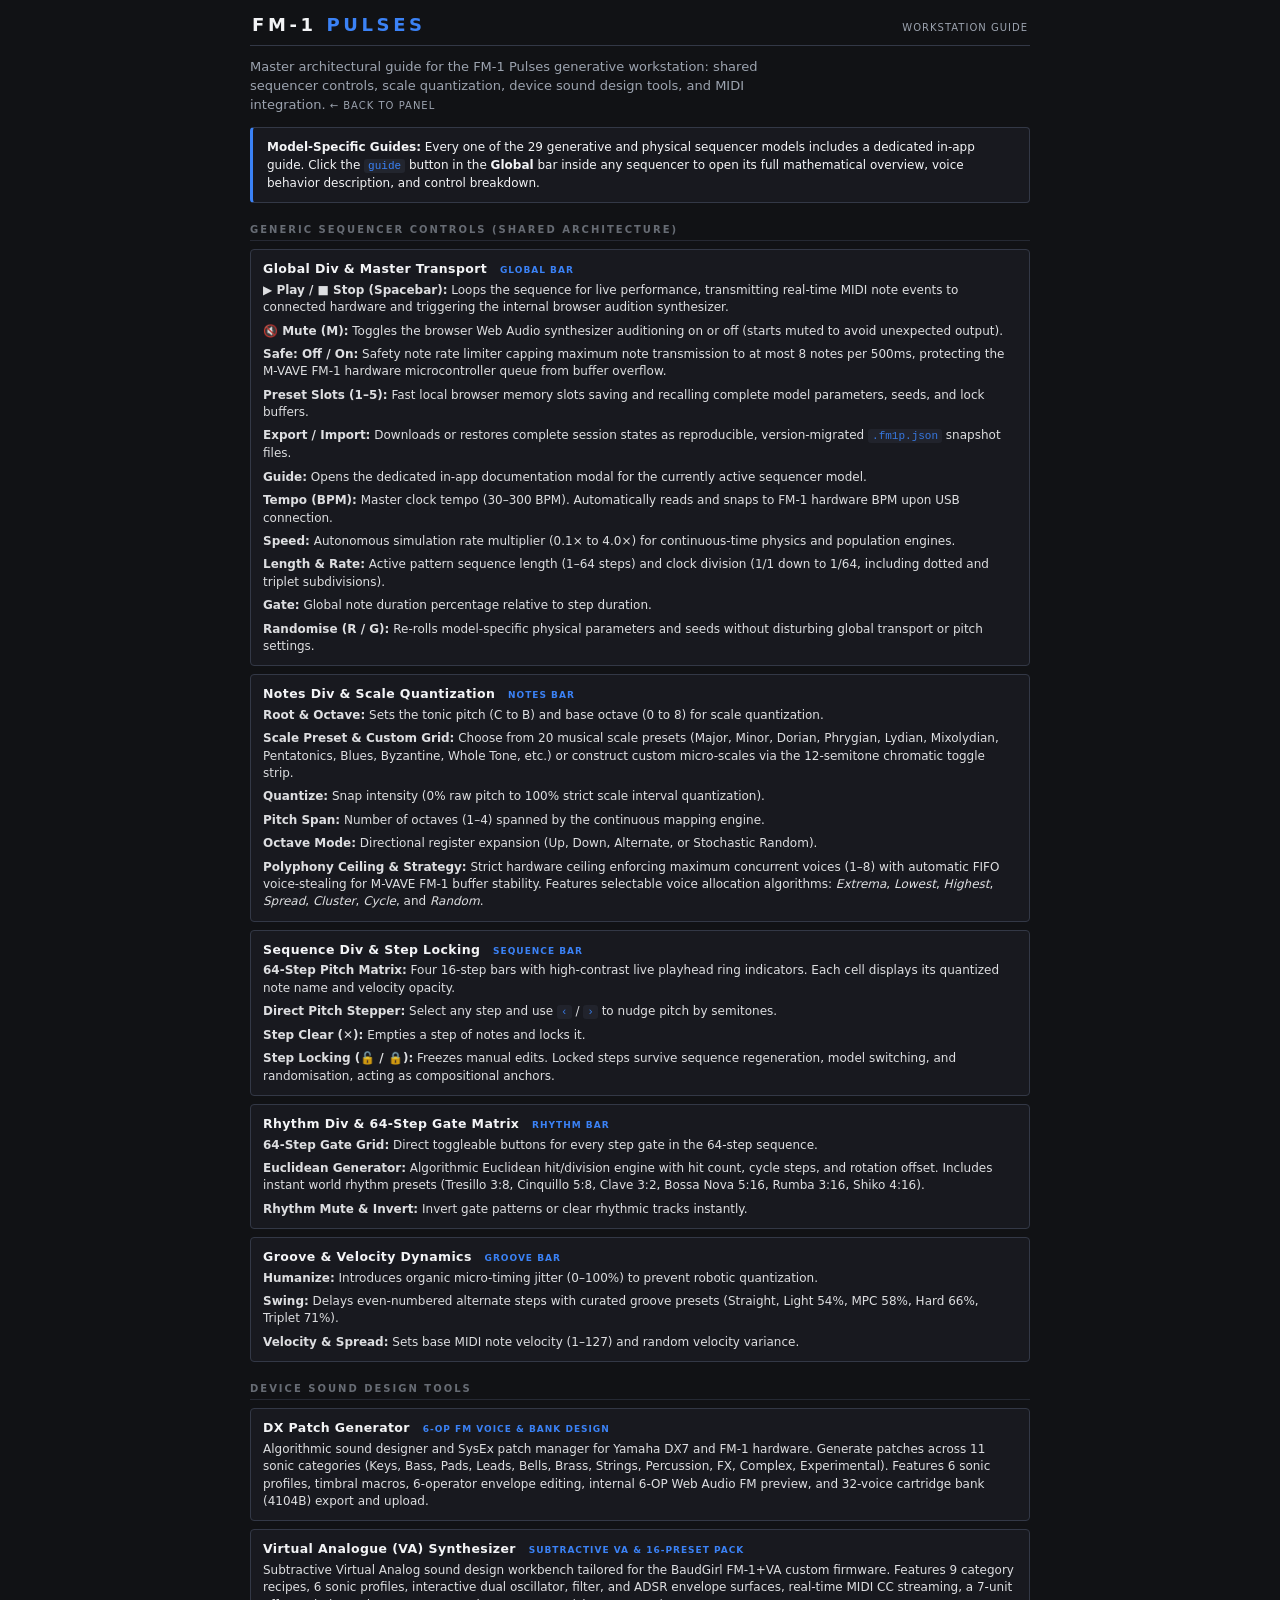
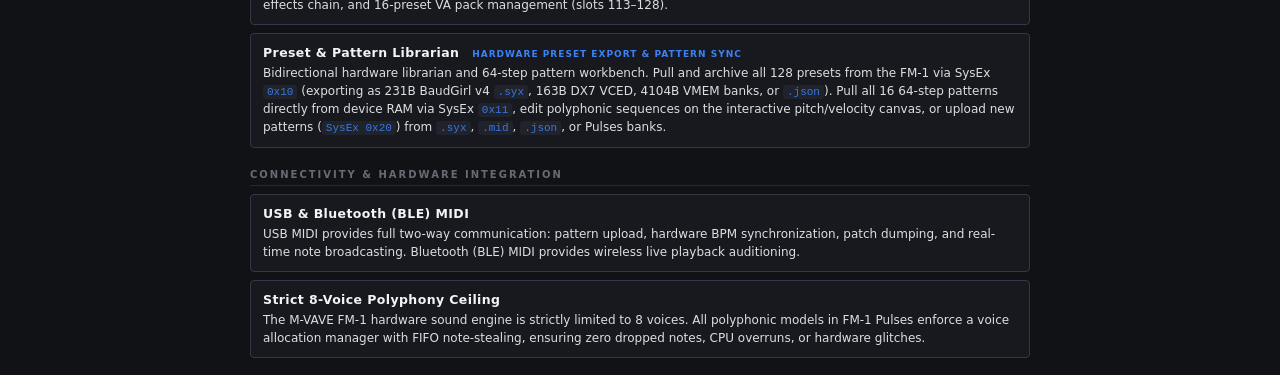
==== commit a177dd8b: "catchup" ====
--- a/guide.html
+++ b/guide.html
@@ -1,138 +1,138 @@
-<!doctype html>
-<html lang="en" data-theme="purple">
-<head>
-<meta charset="utf-8">
-<meta name="viewport" content="width=device-width, initial-scale=1">
-<meta name="theme-color" content="#12101a">
-<title>FM-1 Pulses — Architecture &amp; Generic Controls Guide</title>
-<link rel="icon" href="data:,">
-<link rel="stylesheet" href="css/style.css?v=1">
-<link rel="stylesheet" href="css/rack.css?v=1">
-<style>
-  body { padding: 12px; }
-  .wrap { max-width: 780px; margin: 0 auto; }
-  .top {
-    display: flex; align-items: baseline; gap: 10px; padding: 0 2px 8px;
-    border-bottom: 1px solid var(--line); margin-bottom: 12px;
-  }
-  .top h1 { font-size: 18px; margin: 0; letter-spacing: 3.6px; font-weight: 700; color: var(--fg); }
-  .top h1 b { color: var(--accent); }
-  .top .sub { font-size: 10px; letter-spacing: 1px; text-transform: uppercase; color: var(--dim); margin-left: auto; }
-  .intro { color: var(--dim); max-width: 66ch; margin: 0 0 10px; font-size: 13px; line-height: 1.45; }
-  h2 { font-size: 10px; letter-spacing: 2px; text-transform: uppercase; color: var(--dim); font-weight: 700; margin: 20px 0 8px; border-bottom: 1px solid var(--line); padding-bottom: 3px; }
-  .param {
-    border-radius: 4px; background-color: var(--panel);
-    border: 1px solid var(--line);
-    padding: 10px 12px; margin: 8px 0;
-  }
-  .param h3 { margin: 0 0 4px; font-size: 12.5px; letter-spacing: .4px; color: var(--fg); }
-  .param h3 .kind { color: var(--accent); font-weight: 700; font-size: 9px; letter-spacing: 1px; text-transform: uppercase; margin-left: 8px; }
-  .param p { margin: 0 0 6px; font-size: 12px; color: var(--fg); opacity: .9; line-height: 1.45; }
-  .param p:last-child { margin-bottom: 0; }
-  .note {
-    border-radius: 4px; border: 1px solid var(--line);
-    border-left: 3px solid var(--accent);
-    padding: 10px 14px; margin: 12px 0; font-size: 12px; background-color: var(--panel);
-    line-height: 1.5;
-  }
-  .note p { margin: 0 0 4px; }
-  .note p:last-child { margin-bottom: 0; }
-  code { color: var(--accent); background: var(--panel2); padding: 1px 4px; border-radius: 3px; font-size: 11px; }
-  a.back { color: var(--dim); text-decoration: none; font-size: 10px; letter-spacing: 1px; text-transform: uppercase; }
-  a.back:hover { color: var(--accent); }
-</style>
-</head>
-<body>
-<div class="wrap">
-
-  <div class="top">
-    <h1>FM-1 <b>PULSES</b></h1>
-    <span class="sub">workstation guide</span>
-  </div>
-  <p class="intro">Master architectural guide for the FM-1 Pulses generative workstation: shared sequencer controls, scale quantization, device sound design tools, and MIDI integration. <a class="back" href="index.html">← back to panel</a></p>
-
-  <div class="note">
-    <p><b>Model-Specific Guides:</b> Every one of the 29 generative and physical sequencer models includes a dedicated in-app guide. Click the <code>guide</code> button in the <b>Global</b> bar inside any sequencer to open its full mathematical overview, voice behavior description, and control breakdown.</p>
-  </div>
-
-  <h2>Generic Sequencer Controls (Shared Architecture)</h2>
-
-  <div class="param">
-    <h3>Global Div &amp; Master Transport <span class="kind">Global Bar</span></h3>
-    <p><b>▶ Play / ■ Stop (Spacebar):</b> Loops the sequence for live performance, transmitting real-time MIDI note events to connected hardware and triggering the internal browser audition synthesizer.</p>
-    <p><b>🔇 Mute (M):</b> Toggles the browser Web Audio synthesizer auditioning on or off (starts muted to avoid unexpected output).</p>
-    <p><b>Safe: Off / On:</b> Safety note rate limiter capping maximum note transmission to at most 8 notes per 500ms, protecting the M-VAVE FM-1 hardware microcontroller queue from buffer overflow.</p>
-    <p><b>Preset Slots (1–5):</b> Fast local browser memory slots saving and recalling complete model parameters, seeds, and lock buffers.</p>
-    <p><b>Export / Import:</b> Downloads or restores complete session states as reproducible, version-migrated <code>.fm1p.json</code> snapshot files.</p>
-    <p><b>Guide:</b> Opens the dedicated in-app documentation modal for the currently active sequencer model.</p>
-    <p><b>Tempo (BPM):</b> Master clock tempo (30–300 BPM). Automatically reads and snaps to FM-1 hardware BPM upon USB connection.</p>
-    <p><b>Speed:</b> Autonomous simulation rate multiplier (0.1× to 4.0×) for continuous-time physics and population engines.</p>
-    <p><b>Length &amp; Rate:</b> Active pattern sequence length (1–64 steps) and clock division (1/1 down to 1/64, including dotted and triplet subdivisions).</p>
-    <p><b>Gate:</b> Global note duration percentage relative to step duration.</p>
-    <p><b>Randomise (R / G):</b> Re-rolls model-specific physical parameters and seeds without disturbing global transport or pitch settings.</p>
-  </div>
-
-  <div class="param">
-    <h3>Notes Div &amp; Scale Quantization <span class="kind">Notes Bar</span></h3>
-    <p><b>Root &amp; Octave:</b> Sets the tonic pitch (C to B) and base octave (0 to 8) for scale quantization.</p>
-    <p><b>Scale Preset &amp; Custom Grid:</b> Choose from 20 musical scale presets (Major, Minor, Dorian, Phrygian, Lydian, Mixolydian, Pentatonics, Blues, Byzantine, Whole Tone, etc.) or construct custom micro-scales via the 12-semitone chromatic toggle strip.</p>
-    <p><b>Quantize:</b> Snap intensity (0% raw pitch to 100% strict scale interval quantization).</p>
-    <p><b>Pitch Span:</b> Number of octaves (1–4) spanned by the continuous mapping engine.</p>
-    <p><b>Octave Mode:</b> Directional register expansion (Up, Down, Alternate, or Stochastic Random).</p>
-    <p><b>Polyphony Ceiling &amp; Strategy:</b> Strict hardware ceiling enforcing maximum concurrent voices (1–8) with automatic FIFO voice-stealing for M-VAVE FM-1 buffer stability. Features selectable voice allocation algorithms: <i>Extrema</i>, <i>Lowest</i>, <i>Highest</i>, <i>Spread</i>, <i>Cluster</i>, <i>Cycle</i>, and <i>Random</i>.</p>
-  </div>
-
-  <div class="param">
-    <h3>Sequence Div &amp; Step Locking <span class="kind">Sequence Bar</span></h3>
-    <p><b>64-Step Pitch Matrix:</b> Four 16-step bars with high-contrast live playhead ring indicators. Each cell displays its quantized note name and velocity opacity.</p>
-    <p><b>Direct Pitch Stepper:</b> Select any step and use <code>‹</code> / <code>›</code> to nudge pitch by semitones.</p>
-    <p><b>Step Clear (✕):</b> Empties a step of notes and locks it.</p>
-    <p><b>Step Locking (🔓 / 🔒):</b> Freezes manual edits. Locked steps survive sequence regeneration, model switching, and randomisation, acting as compositional anchors.</p>
-  </div>
-
-  <div class="param">
-    <h3>Rhythm Div &amp; 64-Step Gate Matrix <span class="kind">Rhythm Bar</span></h3>
-    <p><b>64-Step Gate Grid:</b> Direct toggleable buttons for every step gate in the 64-step sequence.</p>
-    <p><b>Euclidean Generator:</b> Algorithmic Euclidean hit/division engine with hit count, cycle steps, and rotation offset. Includes instant world rhythm presets (Tresillo 3:8, Cinquillo 5:8, Clave 3:2, Bossa Nova 5:16, Rumba 3:16, Shiko 4:16).</p>
-    <p><b>Rhythm Mute &amp; Invert:</b> Invert gate patterns or clear rhythmic tracks instantly.</p>
-  </div>
-
-  <div class="param">
-    <h3>Groove &amp; Velocity Dynamics <span class="kind">Groove Bar</span></h3>
-    <p><b>Humanize:</b> Introduces organic micro-timing jitter (0–100%) to prevent robotic quantization.</p>
-    <p><b>Swing:</b> Delays even-numbered alternate steps with curated groove presets (Straight, Light 54%, MPC 58%, Hard 66%, Triplet 71%).</p>
-    <p><b>Velocity &amp; Spread:</b> Sets base MIDI note velocity (1–127) and random velocity variance.</p>
-  </div>
-
-  <h2>Device Sound Design Tools</h2>
-
-  <div class="param">
-    <h3>DX Patch Generator <span class="kind">6-OP FM Voice &amp; Bank Design</span></h3>
-    <p>Algorithmic sound designer and SysEx patch manager for Yamaha DX7 and FM-1 hardware. Generate patches across 11 sonic categories (Keys, Bass, Pads, Leads, Bells, Brass, Strings, Percussion, FX, Complex, Experimental). Features 6 sonic profiles, timbral macros, 6-operator envelope editing, internal 6-OP Web Audio FM preview, and 32-voice cartridge bank (4104B) export and upload.</p>
-  </div>
-
-  <div class="param">
-    <h3>Virtual Analogue (VA) Synthesizer <span class="kind">Subtractive VA &amp; 16-Preset Pack</span></h3>
-    <p>Subtractive Virtual Analog sound design workbench tailored for the BaudGirl FM-1+VA custom firmware. Features 9 category recipes, 6 sonic profiles, interactive dual oscillator, filter, and ADSR envelope surfaces, real-time MIDI CC streaming, a 7-unit effects chain, and 16-preset VA pack management (slots 113–128).</p>
-  </div>
-
-  <div class="param">
-    <h3>Preset &amp; Pattern Librarian <span class="kind">Hardware Preset Export &amp; Pattern Sync</span></h3>
-    <p>Bidirectional hardware librarian and 64-step pattern workbench. Pull and archive all 128 presets from the FM-1 via SysEx <code>0x10</code> (exporting as 231B BaudGirl v4 <code>.syx</code>, 163B DX7 VCED, 4104B VMEM banks, or <code>.json</code>). Pull all 16 64-step patterns directly from device RAM via SysEx <code>0x11</code>, edit polyphonic sequences on the interactive pitch/velocity canvas, or upload new patterns (<code>SysEx 0x20</code>) from <code>.syx</code>, <code>.mid</code>, <code>.json</code>, or Pulses banks.</p>
-  </div>
-
-  <h2>Connectivity &amp; Hardware Integration</h2>
-
-  <div class="param">
-    <h3>USB &amp; Bluetooth (BLE) MIDI</h3>
-    <p>USB MIDI provides full two-way communication: pattern upload, hardware BPM synchronization, patch dumping, and real-time note broadcasting. Bluetooth (BLE) MIDI provides wireless live playback auditioning.</p>
-  </div>
-
-  <div class="param">
-    <h3>Strict 8-Voice Polyphony Ceiling</h3>
-    <p>The M-VAVE FM-1 hardware sound engine is strictly limited to 8 voices. All polyphonic models in FM-1 Pulses enforce a voice allocation manager with FIFO note-stealing, ensuring zero dropped notes, CPU overruns, or hardware glitches.</p>
-  </div>
-
-</div>
-</body>
-</html>
+<!doctype html>
+<html lang="en" data-theme="purple">
+<head>
+<meta charset="utf-8">
+<meta name="viewport" content="width=device-width, initial-scale=1">
+<meta name="theme-color" content="#12101a">
+<title>FM-1 Pulses — Architecture &amp; Generic Controls Guide</title>
+<link rel="icon" href="data:,">
+<link rel="stylesheet" href="css/style.css?v=1">
+<link rel="stylesheet" href="css/rack.css?v=1">
+<style>
+  body { padding: 12px; }
+  .wrap { max-width: 780px; margin: 0 auto; }
+  .top {
+    display: flex; align-items: baseline; gap: 10px; padding: 0 2px 8px;
+    border-bottom: 1px solid var(--line); margin-bottom: 12px;
+  }
+  .top h1 { font-size: 18px; margin: 0; letter-spacing: 3.6px; font-weight: 700; color: var(--fg); }
+  .top h1 b { color: var(--accent); }
+  .top .sub { font-size: 10px; letter-spacing: 1px; text-transform: uppercase; color: var(--dim); margin-left: auto; }
+  .intro { color: var(--dim); max-width: 66ch; margin: 0 0 10px; font-size: 13px; line-height: 1.45; }
+  h2 { font-size: 10px; letter-spacing: 2px; text-transform: uppercase; color: var(--dim); font-weight: 700; margin: 20px 0 8px; border-bottom: 1px solid var(--line); padding-bottom: 3px; }
+  .param {
+    border-radius: 4px; background-color: var(--panel);
+    border: 1px solid var(--line);
+    padding: 10px 12px; margin: 8px 0;
+  }
+  .param h3 { margin: 0 0 4px; font-size: 12.5px; letter-spacing: .4px; color: var(--fg); }
+  .param h3 .kind { color: var(--accent); font-weight: 700; font-size: 9px; letter-spacing: 1px; text-transform: uppercase; margin-left: 8px; }
+  .param p { margin: 0 0 6px; font-size: 12px; color: var(--fg); opacity: .9; line-height: 1.45; }
+  .param p:last-child { margin-bottom: 0; }
+  .note {
+    border-radius: 4px; border: 1px solid var(--line);
+    border-left: 3px solid var(--accent);
+    padding: 10px 14px; margin: 12px 0; font-size: 12px; background-color: var(--panel);
+    line-height: 1.5;
+  }
+  .note p { margin: 0 0 4px; }
+  .note p:last-child { margin-bottom: 0; }
+  code { color: var(--accent); background: var(--panel2); padding: 1px 4px; border-radius: 3px; font-size: 11px; }
+  a.back { color: var(--dim); text-decoration: none; font-size: 10px; letter-spacing: 1px; text-transform: uppercase; }
+  a.back:hover { color: var(--accent); }
+</style>
+</head>
+<body>
+<div class="wrap">
+
+  <div class="top">
+    <h1>FM-1 <b>PULSES</b></h1>
+    <span class="sub">workstation guide</span>
+  </div>
+  <p class="intro">Master architectural guide for the FM-1 Pulses generative workstation: shared sequencer controls, scale quantization, device sound design tools, and MIDI integration. <a class="back" href="index.html">← back to panel</a></p>
+
+  <div class="note">
+    <p><b>Model-Specific Guides:</b> Every one of the 29 generative and physical sequencer models includes a dedicated in-app guide. Click the <code>guide</code> button in the <b>Global</b> bar inside any sequencer to open its full mathematical overview, voice behavior description, and control breakdown.</p>
+  </div>
+
+  <h2>Generic Sequencer Controls (Shared Architecture)</h2>
+
+  <div class="param">
+    <h3>Global Div &amp; Master Transport <span class="kind">Global Bar</span></h3>
+    <p><b>▶ Play / ■ Stop (Spacebar):</b> Loops the sequence for live performance, transmitting real-time MIDI note events to connected hardware and triggering the internal browser audition synthesizer.</p>
+    <p><b>🔇 Mute (M):</b> Toggles the browser Web Audio synthesizer auditioning on or off (starts muted to avoid unexpected output).</p>
+    <p><b>Safe: Off / On:</b> Safety note rate limiter capping maximum note transmission to at most 8 notes per 500ms, protecting the M-VAVE FM-1 hardware microcontroller queue from buffer overflow.</p>
+    <p><b>Preset Slots (1–5):</b> Fast local browser memory slots saving and recalling complete model parameters, seeds, and lock buffers.</p>
+    <p><b>Export / Import:</b> Downloads or restores complete session states as reproducible, version-migrated <code>.fm1p.json</code> snapshot files.</p>
+    <p><b>Guide:</b> Opens the dedicated in-app documentation modal for the currently active sequencer model.</p>
+    <p><b>Tempo (BPM):</b> Master clock tempo (30–300 BPM). Automatically reads and snaps to FM-1 hardware BPM upon USB connection.</p>
+    <p><b>Speed:</b> Autonomous simulation rate multiplier (0.1× to 4.0×) for continuous-time physics and population engines.</p>
+    <p><b>Length &amp; Rate:</b> Active pattern sequence length (1–64 steps) and clock division (1/1 down to 1/64, including dotted and triplet subdivisions).</p>
+    <p><b>Gate:</b> Global note duration percentage relative to step duration.</p>
+    <p><b>Randomise (R / G):</b> Re-rolls model-specific physical parameters and seeds without disturbing global transport or pitch settings.</p>
+  </div>
+
+  <div class="param">
+    <h3>Notes Div &amp; Scale Quantization <span class="kind">Notes Bar</span></h3>
+    <p><b>Root &amp; Octave:</b> Sets the tonic pitch (C to B) and base octave (0 to 8) for scale quantization.</p>
+    <p><b>Scale Preset &amp; Custom Grid:</b> Choose from 20 musical scale presets (Major, Minor, Dorian, Phrygian, Lydian, Mixolydian, Pentatonics, Blues, Byzantine, Whole Tone, etc.) or construct custom micro-scales via the 12-semitone chromatic toggle strip.</p>
+    <p><b>Quantize:</b> Snap intensity (0% raw pitch to 100% strict scale interval quantization).</p>
+    <p><b>Pitch Span:</b> Number of octaves (1–4) spanned by the continuous mapping engine.</p>
+    <p><b>Octave Mode:</b> Directional register expansion (Up, Down, Alternate, or Stochastic Random).</p>
+    <p><b>Polyphony Ceiling &amp; Strategy:</b> Strict hardware ceiling enforcing maximum concurrent voices (1–8) with automatic FIFO voice-stealing for M-VAVE FM-1 buffer stability. Features selectable voice allocation algorithms: <i>Extrema</i>, <i>Lowest</i>, <i>Highest</i>, <i>Spread</i>, <i>Cluster</i>, <i>Cycle</i>, and <i>Random</i>.</p>
+  </div>
+
+  <div class="param">
+    <h3>Sequence Div &amp; Step Locking <span class="kind">Sequence Bar</span></h3>
+    <p><b>64-Step Pitch Matrix:</b> Four 16-step bars with high-contrast live playhead ring indicators. Each cell displays its quantized note name and velocity opacity.</p>
+    <p><b>Direct Pitch Stepper:</b> Select any step and use <code>‹</code> / <code>›</code> to nudge pitch by semitones.</p>
+    <p><b>Step Clear (✕):</b> Empties a step of notes and locks it.</p>
+    <p><b>Step Locking (🔓 / 🔒):</b> Freezes manual edits. Locked steps survive sequence regeneration, model switching, and randomisation, acting as compositional anchors.</p>
+  </div>
+
+  <div class="param">
+    <h3>Rhythm Div &amp; 64-Step Gate Matrix <span class="kind">Rhythm Bar</span></h3>
+    <p><b>64-Step Gate Grid:</b> Direct toggleable buttons for every step gate in the 64-step sequence.</p>
+    <p><b>Euclidean Generator:</b> Algorithmic Euclidean hit/division engine with hit count, cycle steps, and rotation offset. Includes instant world rhythm presets (Tresillo 3:8, Cinquillo 5:8, Clave 3:2, Bossa Nova 5:16, Rumba 3:16, Shiko 4:16).</p>
+    <p><b>Rhythm Mute &amp; Invert:</b> Invert gate patterns or clear rhythmic tracks instantly.</p>
+  </div>
+
+  <div class="param">
+    <h3>Groove &amp; Velocity Dynamics <span class="kind">Groove Bar</span></h3>
+    <p><b>Humanize:</b> Introduces organic micro-timing jitter (0–100%) to prevent robotic quantization.</p>
+    <p><b>Swing:</b> Delays even-numbered alternate steps with curated groove presets (Straight, Light 54%, MPC 58%, Hard 66%, Triplet 71%).</p>
+    <p><b>Velocity &amp; Spread:</b> Sets base MIDI note velocity (1–127) and random velocity variance.</p>
+  </div>
+
+  <h2>Device Sound Design Tools</h2>
+
+  <div class="param">
+    <h3>DX Patch Generator <span class="kind">6-OP FM Voice &amp; Bank Design</span></h3>
+    <p>Algorithmic sound designer and SysEx patch manager for Yamaha DX7 and FM-1 hardware. Generate patches across 11 sonic categories (Keys, Bass, Pads, Leads, Bells, Brass, Strings, Percussion, FX, Complex, Experimental). Features 6 sonic profiles, timbral macros, 6-operator envelope editing, internal 6-OP Web Audio FM preview, and 32-voice cartridge bank (4104B) export and upload.</p>
+  </div>
+
+  <div class="param">
+    <h3>Virtual Analogue (VA) Synthesizer <span class="kind">Subtractive VA &amp; 16-Preset Pack</span></h3>
+    <p>Subtractive Virtual Analog sound design workbench tailored for the BaudGirl FM-1+VA custom firmware. Features 9 category recipes, 6 sonic profiles, interactive dual oscillator, filter, and ADSR envelope surfaces, real-time MIDI CC streaming, a 7-unit effects chain, and 16-preset VA pack management (slots 113–128).</p>
+  </div>
+
+  <div class="param">
+    <h3>Preset &amp; Pattern Librarian <span class="kind">Hardware Preset Export &amp; Pattern Sync</span></h3>
+    <p>Bidirectional hardware librarian and 64-step pattern workbench. Pull and archive all 128 presets from the FM-1 via SysEx <code>0x10</code> (exporting as 231B BaudGirl v4 <code>.syx</code>, 163B DX7 VCED, 4104B VMEM banks, or <code>.json</code>). Pull all 16 64-step patterns directly from device RAM via SysEx <code>0x11</code>, edit polyphonic sequences on the interactive pitch/velocity canvas, or upload new patterns (<code>SysEx 0x20</code>) from <code>.syx</code>, <code>.mid</code>, <code>.json</code>, or Pulses banks.</p>
+  </div>
+
+  <h2>Connectivity &amp; Hardware Integration</h2>
+
+  <div class="param">
+    <h3>USB &amp; Bluetooth (BLE) MIDI</h3>
+    <p>USB MIDI provides full two-way communication: pattern upload, hardware BPM synchronization, patch dumping, and real-time note broadcasting. Bluetooth (BLE) MIDI provides wireless live playback auditioning.</p>
+  </div>
+
+  <div class="param">
+    <h3>Strict 8-Voice Polyphony Ceiling</h3>
+    <p>The M-VAVE FM-1 hardware sound engine is strictly limited to 8 voices. All polyphonic models in FM-1 Pulses enforce a voice allocation manager with FIFO note-stealing, ensuring zero dropped notes, CPU overruns, or hardware glitches.</p>
+  </div>
+
+</div>
+</body>
+</html>
--- a/css/style.css
+++ b/css/style.css
@@ -0,0 +1,189 @@
+/* FM-1 Pulses — themes are the FM-1's OWN seven, decoded from its firmware
+   (`BGTHEME` table, baudgirl_092_app.bin @ 0x8ecbc: each entry = 12-byte name
+   + 4 RGB565 colours = accent, tint, dark bg, mid). */
+
+:root, [data-theme="dark"] {
+  --bg: #111215;
+  --panel: #18191f;
+  --panel2: #22252e;
+  --line: #333846;
+  --line-focus: #4b5264;
+  --fg: #f3f4f6;
+  --dim: #9ca3af;
+  --accent: #3b82f6;
+  --accent2: #60a5fa;
+  --ok: #22c55e;
+  --err: #ef4444;
+}
+
+[data-theme="light"] {
+  --bg: #f3f4f6;
+  --panel: #ffffff;
+  --panel2: #e5e7eb;
+  --line: #d1d5db;
+  --line-focus: #9ca3af;
+  --fg: #111827;
+  --dim: #4b5563;
+  --accent: #2563eb;
+  --accent2: #1d4ed8;
+  --ok: #16a34a;
+  --err: #dc2626;
+}
+
+* { box-sizing: border-box; }
+html, body { margin: 0; }
+body {
+  background: var(--bg); color: var(--fg);
+  font: 14px/1.5 ui-monospace, SFMono-Regular, Menlo, Consolas, monospace;
+  display: flex; flex-direction: column; min-height: 100vh;
+  transition: background .25s, color .25s;
+}
+
+header {
+  display: flex; align-items: center; justify-content: space-between; gap: 12px;
+  padding: 10px 16px; border-bottom: 1px solid var(--line); background: var(--panel);
+  position: sticky; top: 0; z-index: 5; flex-wrap: wrap;
+}
+h1 { font-size: 15px; margin: 0; font-weight: 600; letter-spacing: .5px; }
+h1 span { color: var(--accent); }
+h1 small { color: var(--dim); font-weight: 400; margin-left: 8px; font-size: 11px; }
+.midi { display: flex; align-items: center; gap: 10px; flex-wrap: wrap; }
+.status { font-size: 12px; color: var(--dim); }
+.status.ok { color: var(--ok); }
+.status.err { color: var(--err); }
+
+main { flex: 1; padding: 14px 16px 120px; max-width: 1180px; width: 100%; margin: 0 auto; }
+
+h2 {
+  font-size: 11px; text-transform: uppercase; letter-spacing: 1.2px;
+  color: var(--fg); opacity: .62; margin: 16px 0 8px; font-weight: 600;
+}
+h2 small { text-transform: none; letter-spacing: 0; color: var(--dim); font-weight: 400; }
+
+.grid { display: grid; grid-template-columns: repeat(auto-fill, minmax(330px, 1fr)); gap: 6px 20px; }
+.ctl { display: grid; grid-template-columns: 82px 1fr 58px 42px; align-items: center; gap: 8px; padding: 3px 0; }
+.ctl > span { color: var(--fg); opacity: .62; font-size: 12px; }
+.ctl > .span2 { grid-column: 2 / -1; }
+.ctl > b { text-align: left; color: var(--accent); font-weight: 500; font-size: 11px; font-variant-numeric: tabular-nums; white-space: nowrap; }
+
+input[type=range] { -webkit-appearance: none; appearance: none; width: 100%; height: 18px; background: none; }
+input[type=range]::-webkit-slider-runnable-track { height: 4px; background: var(--line); border-radius: 2px; }
+input[type=range]::-moz-range-track { height: 4px; background: var(--line); border-radius: 2px; }
+input[type=range]::-webkit-slider-thumb {
+  -webkit-appearance: none; width: 14px; height: 14px; margin-top: -5px; border-radius: 50%;
+  background: var(--accent); border: 0; cursor: pointer;
+}
+input[type=range]::-moz-range-thumb { width: 14px; height: 14px; border-radius: 50%; background: var(--accent); border: 0; cursor: pointer; }
+
+select, button {
+  font: inherit; color: var(--fg); background: var(--panel2);
+  border: 1px solid var(--line); border-radius: 6px; padding: 5px 9px; cursor: pointer;
+}
+input[type=number] {
+  font: inherit; color: var(--fg); background: var(--panel2); border: 1px solid var(--line);
+  border-radius: 6px; padding: 4px 6px; width: 100%; text-align: right;
+  font-variant-numeric: tabular-nums;
+}
+input[type=number]:focus { outline: none; border-color: var(--accent); }
+input[type=checkbox].chk { width: 18px; height: 18px; accent-color: var(--accent); justify-self: start; margin: 0; cursor: pointer; }
+select { width: 100%; }
+button:hover { border-color: var(--accent); }
+button:focus-visible, select:focus-visible, input:focus-visible { outline: 2px solid var(--accent); outline-offset: 2px; }
+button.primary { background: var(--accent); color: var(--bg); border-color: var(--accent); font-weight: 600; }
+button.primary:hover { opacity: 0.92; }
+button.playing { background: var(--err); color: var(--bg); border-color: var(--err); font-weight: 600; }
+button.danger { color: var(--err); }
+button.danger:hover { border-color: var(--err); }
+
+/* ---- bank strip: 16 slots, each a mini 8x8 step map ---- */
+.banksec { margin-top: 12px; }
+.bank { display: grid; grid-template-columns: repeat(16, 1fr); gap: 6px; }
+.bankcell {
+  display: flex; flex-direction: column; align-items: center; gap: 4px;
+  padding: 6px 4px; background: var(--panel); border: 1px solid var(--line);
+  border-radius: 8px; cursor: pointer; font: inherit;
+}
+.bankcell:hover { border-color: var(--dim); }
+.bankcell.sel { border-color: var(--accent); outline: 2px solid var(--accent); outline-offset: 1px; }
+.bankcell .bn { font-size: 10px; color: var(--dim); }
+.bankcell.sel .bn { color: var(--accent); font-weight: 600; }
+.bankcell .mini { display: grid; grid-template-columns: repeat(8, 1fr); gap: 1px; width: 100%; }
+.bankcell .mini i { aspect-ratio: 1 / 1; border-radius: 50%; background: var(--line); opacity: .55; }
+.bankcell .mini i.on { background: var(--accent); opacity: 1; }
+/* loop steps are HIGHLIGHTED, not darkened: rests lift out of the dim, notes keep full accent */
+.bankcell .mini i.loop { background: color-mix(in srgb, var(--accent) 35%, transparent); opacity: 1; }
+.bankcell .mini i.loop.on { background: var(--accent); }
+.bankcell .mini i.loopstart { background: color-mix(in srgb, var(--accent) 60%, transparent); opacity: 1; }
+.bankcell .mini i.loopstart.on { background: var(--accent); }
+.bankcell .bc { font-size: 9px; color: var(--dim); }
+
+/* ---- phrase step grid: each step is a circle, like the FM-1's LEDs ---- */
+.buffer { margin-top: 8px; }
+.steps {
+  display: grid; grid-template-columns: repeat(16, 1fr); gap: 8px;
+  background: var(--panel); border: 1px solid var(--line); border-radius: 12px; padding: 14px;
+}
+.cell {
+  aspect-ratio: 1 / 1; border-radius: 28%; display: flex; align-items: center; justify-content: center;
+  font-size: 10px; background: var(--panel2); color: var(--fg);
+  border: 1px solid var(--line); user-select: none;
+  transition: opacity .1s ease, background-color .1s ease;
+}
+.cell.on {
+  background: var(--accent); color: #ffffff; border-color: var(--accent); font-weight: 700;
+  opacity: var(--vel-alpha, 1);
+}
+.cell.off { opacity: .45; }
+.cell.now { outline: 2px solid var(--fg); outline-offset: 1px; opacity: 1 !important; }
+.cell.locked { border-color: var(--fg); border-style: dashed; }
+.cell.edit { outline: 2px solid var(--accent); outline-offset: 1px; opacity: 1 !important; }
+
+/* step editor bar */
+.editor {
+  display: flex; align-items: center; gap: 8px; flex-wrap: wrap;
+  margin-top: 8px; padding: 8px 10px; background: var(--panel);
+  border: 1px solid var(--line); border-radius: 10px; font-size: 12px;
+}
+.editor .elab { color: var(--fg); opacity: .62; }
+.editor .elab b { color: var(--accent); }
+.editor .enote { color: var(--accent); font-weight: 600; min-width: 52px; }
+.editor button { padding: 4px 9px; }
+.editor .elock.on { border-color: var(--accent2); color: var(--accent2); }
+.editor .lockcount { color: var(--dim); margin-left: auto; }
+
+footer {
+  display: flex; justify-content: space-between; gap: 12px; flex-wrap: wrap;
+  padding: 12px 16px; border-top: 1px solid var(--line); background: var(--panel);
+  position: sticky; bottom: 0;
+}
+.group { display: flex; align-items: center; gap: 8px; flex-wrap: wrap; }
+.slotpick, .themepick { color: var(--dim); font-size: 12px; display: flex; align-items: center; gap: 6px; }
+.slotpick select { width: auto; }
+
+/* theme menu — one round swatch per FM-1 theme */
+.theme-menu { display: flex; gap: 6px; align-items: center; }
+.swatch {
+  width: 22px; height: 22px; padding: 0; border-radius: 50%;
+  border: 2px solid var(--line); cursor: pointer;
+}
+.swatch:hover { border-color: var(--dim); }
+.swatch:focus-visible { outline: 2px solid var(--accent); outline-offset: 2px; }
+.swatch.active { border-color: var(--fg); outline: 2px solid var(--fg); outline-offset: 2px; }
+
+.hint { color: var(--fg); opacity: .6; font-size: 11px; }
+a.guide { color: var(--dim); text-decoration: none; font-size: 12px; }
+a.guide:hover { color: var(--accent); }
+
+@media (max-width: 640px) {
+  .ctl { grid-template-columns: 74px 1fr 54px 38px; gap: 6px; }
+  .steps { grid-template-columns: repeat(8, 1fr); }
+  .bank { grid-template-columns: repeat(8, 1fr); }
+}
+
+@media (prefers-reduced-motion: reduce) {
+  *, *::before, *::after {
+    animation-duration: 0.001ms !important;
+    animation-iteration-count: 1 !important;
+    transition-duration: 0.001ms !important;
+  }
+}
--- a/css/rack.css
+++ b/css/rack.css
@@ -1,3014 +1,3014 @@
-/* rack.css — one enclosure, knobs on top, pattern display below (portrait) or beside
-   it (landscape). Panel is monochrome; the theme accent is reserved for live state.
-   Reuses the FM-1 theme variables from style.css. */
-
-:root {
-  --font-system: system-ui, -apple-system, BlinkMacSystemFont, "Segoe UI", Roboto, Helvetica, Arial, sans-serif;
-  --font-mono: ui-monospace, SFMono-Regular, Menlo, Monaco, Consolas, "Liberation Mono", "Courier New", monospace;
-}
-
-body {
-  padding: 12px;
-  font-family: var(--font-system);
-  line-height: 1.4;
-  -webkit-font-smoothing: antialiased;
-  -moz-osx-font-smoothing: grayscale;
-}
-
-:focus-visible {
-  outline: 2px solid var(--accent);
-  outline-offset: 2px;
-}
-
-@media (prefers-reduced-motion: reduce) {
-  *, *::before, *::after {
-    animation-duration: 0.001ms !important;
-    animation-iteration-count: 1 !important;
-    transition-duration: 0.001ms !important;
-    transform: none !important;
-  }
-}
-
-/* ---- panel grid: everything sits on the same 6-rail column ---- */
-.rack {
-  display: grid;
-  grid-template-columns: repeat(6, minmax(0, 1fr));
-  gap: 7px;
-  align-items: start;
-}
-/* Sections draw their box with an inset shadow, NOT a border/padding: a real
-   border would consume width, and a 2-rail box and a 6-rail box then produce
-   different cell widths so the rails would not line up. Shadows cost no layout. */
-.sect {
-  border-radius: 6px;
-  background-color: var(--panel2);
-  border: 1px solid var(--line);
-  padding: 8px 10px;
-  min-width: 0;
-  display: flex;
-  flex-direction: column;
-}
-.sect > h3 {
-  margin: 0 0 8px 0;
-  padding: 0 0 4px 0;
-  font-size: 10px;
-  letter-spacing: 1.2px;
-  text-transform: uppercase;
-  color: var(--fg);
-  font-weight: 700;
-  border-bottom: 1px solid var(--line);
-  line-height: 1.2;
-}
-/* the internal gap MUST equal the panel gap, or the rails drift */
-.sgrid {
-  flex: 1 1 auto;
-  min-width: 0;
-  display: grid;
-  gap: 5px 6px;
-  align-items: center;
-}
-.sgrid hr {
-  grid-column: 1 / -1;
-  border: 0;
-  border-top: 1px solid var(--line);
-  margin: 2px 0;
-  width: 100%;
-}
-
-/* controls scale with the rail so 6 columns fit a phone too */
-.rack *, .rack *::before, .rack *::after { box-sizing: border-box; }
-.sgrid > * { max-width: 100%; min-width: 0; }
-.knob { min-width: 0; }
-.knob svg { width: 100%; height: auto; }
-.knob.k-lg svg { max-width: 60px; }
-.knob.k-md svg { max-width: 52px; }
-.knob.k-sm svg { max-width: 44px; }
-.k-lab { max-width: 100%; }
-/* a rotary switch shows a name, not a number, and names are longer */
-.k-smallval .k-val { font-size: 9.5px; font-weight: 700; letter-spacing: .2px; }
-/* Every control must fit ONE rail. */
-.sel { width: calc(100% - 8px); min-width: 0; margin-inline: auto; }
-.sw { width: calc(100% - 8px); margin: 0 auto; }
-.sw-body { max-width: 100%; width: 100%; }
-.sw-arrow { flex: 0 0 auto; padding: 5px 2px 6px; }
-.toggle {
-  width: calc(100% - 8px); margin-inline: auto;
-  font-size: 9.5px; letter-spacing: .4px; padding: 6px 7px;
-  white-space: nowrap; overflow: hidden; text-overflow: ellipsis;
-}
-.sw-val {
-  flex: 1 1 auto; min-width: 0;
-  height: 23px; line-height: 1.1;
-  display: flex; align-items: center; justify-content: center;
-  font-size: 9.5px; color: var(--fg); padding: 5px 1px 6px;
-  text-align: center; word-break: break-word; overflow: hidden;
-  font-variant-numeric: tabular-nums;
-}
-
-.layout { display: block; }
-.module { display: flex; flex-direction: column; }
-
-/* ---- clean accessible enclosure ---- */
-.case {
-  width: 100%;
-  max-width: 470px;
-  margin: 0 auto;
-  background-color: var(--panel);
-  border: 1px solid var(--line);
-  border-radius: 8px;
-  padding: 12px;
-}
-
-.brand {
-  display: flex; align-items: center; justify-content: space-between; gap: 10px;
-  padding: 0 2px 6px; border-bottom: 1px solid var(--line);
-  flex-wrap: wrap;
-}
-.brand-left {
-  display: flex; align-items: center; gap: 8px; flex-wrap: wrap; min-width: 0;
-}
-.brand-right {
-  display: flex; align-items: center; gap: 12px; margin-left: auto; flex-wrap: wrap;
-}
-/* the title is the product name: it should be the loudest thing in the header */
-.brand h1 {
-  font-size: 18px; margin: 0; letter-spacing: 1.2px; font-weight: 700;
-  color: var(--fg); line-height: 1; white-space: nowrap;
-}
-.brand h1 b { color: var(--accent); }
-
-.nav-back-btn {
-  display: inline-flex; align-items: center; gap: 4px;
-  background: var(--panel2); color: var(--fg);
-  border: 1px solid var(--line); border-radius: 4px;
-  font-family: inherit; font-size: 9.5px; font-weight: 700;
-  letter-spacing: 0.8px; text-transform: uppercase;
-  padding: 4px 8px; cursor: pointer; line-height: 1.2;
-  transition: all .15s ease;
-}
-.nav-back-btn:hover {
-  background: var(--line); border-color: var(--accent);
-  color: var(--accent);
-}
-.nav-back-btn:focus-visible {
-  outline: 2px solid var(--accent); outline-offset: 1px;
-}
-
-.brand-mode-tag {
-  display: inline-block; font-size: 9px; font-weight: 700;
-  letter-spacing: 0.8px; text-transform: uppercase;
-  color: var(--accent); background: color-mix(in srgb, var(--accent) 15%, transparent);
-  border: 1px solid color-mix(in srgb, var(--accent) 45%, transparent);
-  border-radius: 3px; padding: 2px 6px; line-height: 1;
-}
-
-/* MIDI status is a small readout, not a form control */
-.brand .dev {
-  display: flex; align-items: center; gap: 5px; min-width: 0;
-  font-size: 10px; letter-spacing: .6px; color: var(--dim);
-}
-.brand .dev #devname { overflow: hidden; text-overflow: ellipsis; white-space: nowrap; max-width: 42vw; }
-.brand .led { width: 7px; height: 7px; border-radius: 50%; background: var(--line); flex: 0 0 auto; }
-.brand .led.ok { background: var(--accent); }
-
-.statusrow { display: flex; justify-content: space-between; align-items: baseline; gap: 8px; padding: 3px 2px 6px; }
-.statusrow .glink { flex: 0 0 auto; font-size: 9.5px; letter-spacing: 0.5px; text-transform: uppercase; color: var(--dim); text-decoration: none; }
-.statusrow .glink:hover { color: var(--accent); }
-.statusrow .glink.glink-model { font-weight: 700; color: var(--accent); }
-/* the status text fills the leftover width and ellipsizes, so the links on the
-   left never move when the message length changes */
-.statusrow .status { flex: 1 1 auto; min-width: 0; text-align: right; font-size: 9.5px; letter-spacing: 0.3px; color: var(--dim); overflow: hidden; text-overflow: ellipsis; white-space: nowrap; }
-.statusrow .status.ok { color: var(--fg); }
-.statusrow .status.err { color: var(--err); }
-
-/* ---- Landing Interface (Model Selection) ---- */
-.view-landing {
-  padding: 10px 2px 6px;
-  animation: landingFadeIn .22s ease-out;
-}
-@keyframes landingFadeIn {
-  from { opacity: 0; transform: translateY(4px); }
-  to { opacity: 1; transform: translateY(0); }
-}
-
-.landing-hero {
-  padding: 6px 4px 12px;
-  border-bottom: 1px solid var(--line);
-  margin-bottom: 12px;
-}
-.landing-kicker {
-  display: inline-flex; align-items: center; gap: 6px;
-  font-size: 9.5px; font-weight: 700; letter-spacing: 1px;
-  text-transform: uppercase; color: var(--accent);
-  margin-bottom: 4px;
-}
-.landing-kicker::before {
-  content: ""; width: 6px; height: 6px; border-radius: 50%;
-  background: var(--accent);
-}
-.landing-hero-header {
-  display: flex;
-  align-items: flex-end;
-  justify-content: space-between;
-  flex-wrap: wrap;
-  gap: 12px;
-  margin-bottom: 6px;
-}
-.landing-hero-header .landing-title {
-  margin: 0;
-}
-.landing-hero-actions {
-  display: flex;
-  align-items: center;
-  gap: 8px;
-}
-.landing-load-btn {
-  display: inline-flex;
-  align-items: center;
-  gap: 7px;
-  padding: 8px 18px;
-  font-family: inherit;
-  font-size: 11px;
-  font-weight: 700;
-  letter-spacing: 1.2px;
-  text-transform: uppercase;
-  color: var(--fg);
-  background: var(--panel2);
-  border: 1px solid var(--line-focus);
-  border-radius: 4px;
-  cursor: pointer;
-  transition: all .15s ease;
-  user-select: none;
-}
-.landing-load-btn:hover {
-  background: var(--panel);
-  border-color: var(--accent);
-  color: var(--accent);
-  transform: translateY(-1px);
-}
-.landing-load-btn:active {
-  transform: translateY(0);
-}
-.landing-load-btn .load-icon {
-  font-size: 13px;
-  line-height: 1;
-}
-.landing-load-link {
-  cursor: pointer;
-}
-.view-landing.drag-hover {
-  outline: 2px dashed var(--accent);
-  outline-offset: -4px;
-}
-.landing-title {
-  font-size: 20px; font-weight: 700; letter-spacing: 1px;
-  text-transform: uppercase; margin: 0 0 6px; color: var(--fg);
-  line-height: 1.15;
-}
-.landing-subtitle {
-  font-size: 11px; line-height: 1.5; color: var(--dim);
-  margin: 0; max-width: 680px; letter-spacing: .2px;
-}
-
-.models-filter-bar {
-  display: flex;
-  align-items: center;
-  flex-wrap: wrap;
-  gap: 8px;
-  margin: 14px 0 14px;
-  padding: 8px 12px;
-  background: var(--panel);
-  border: 1px solid var(--line);
-  border-radius: 6px;
-}
-
-.models-filter-label {
-  font-size: 10px;
-  font-weight: 700;
-  letter-spacing: 1px;
-  text-transform: uppercase;
-  color: var(--dim);
-  margin-right: 4px;
-  user-select: none;
-}
-
-.models-filter-tags {
-  display: flex;
-  flex-wrap: wrap;
-  gap: 6px;
-  align-items: center;
-  flex: 1 1 auto;
-}
-
-.model-filter-btn {
-  background: var(--panel2);
-  color: var(--dim);
-  border: 1px solid var(--line);
-  border-radius: 4px;
-  padding: 4px 9px;
-  font-family: inherit;
-  font-size: 10px;
-  font-weight: 600;
-  letter-spacing: 0.3px;
-  cursor: pointer;
-  outline: none;
-  transition: background 0.15s, color 0.15s, border-color 0.15s;
-  user-select: none;
-}
-
-.model-filter-btn:hover {
-  color: var(--fg);
-  border-color: var(--line-focus);
-}
-
-.model-filter-btn.is-active {
-  background: var(--accent);
-  color: #ffffff;
-  border-color: var(--accent);
-}
-
-.model-filter-btn:focus-visible {
-  outline: 2px solid var(--fg);
-  outline-offset: 1px;
-}
-
-.model-filter-clear-btn {
-  background: transparent;
-  color: var(--dim);
-  border: 1px solid var(--line);
-  border-radius: 4px;
-  padding: 4px 8px;
-  font-family: inherit;
-  font-size: 9px;
-  font-weight: 700;
-  letter-spacing: 0.6px;
-  text-transform: uppercase;
-  cursor: pointer;
-  outline: none;
-  transition: color 0.15s, border-color 0.15s;
-}
-
-.model-filter-clear-btn:hover {
-  color: var(--err);
-  border-color: var(--err);
-}
-
-.models-filter-count {
-  font-size: 10px;
-  font-family: monospace;
-  color: var(--dim);
-  margin-left: auto;
-  white-space: nowrap;
-}
-
-.models-empty-state {
-  grid-column: 1 / -1;
-  padding: 32px 16px;
-  text-align: center;
-  color: var(--dim);
-  font-size: 12px;
-  background: var(--panel);
-  border: 1px dashed var(--line);
-  border-radius: 6px;
-}
-
-.models-grid {
-  display: grid;
-  grid-template-columns: repeat(auto-fill, minmax(280px, 1fr));
-  gap: 11px;
-  margin-bottom: 12px;
-}
-
-.model-card {
-  background: var(--panel2);
-  border: 1px solid var(--line);
-  border-radius: 6px;
-  padding: 12px;
-  display: flex; flex-direction: column; justify-content: space-between;
-  position: relative; overflow: hidden;
-  transition: border-color .18s, transform .18s;
-}
-
-.model-card.is-active {
-  border-color: color-mix(in srgb, var(--accent) 55%, var(--line));
-  cursor: pointer;
-}
-.model-card.is-active::before {
-  content: ""; position: absolute; top: 0; left: 0; right: 0;
-  height: 3px; background: var(--accent);
-}
-.model-card.is-active:hover {
-  transform: translateY(-2px);
-  border-color: var(--accent);
-}
-
-.model-card.is-wip {
-  opacity: .75;
-  border: 1px dashed var(--line);
-}
-.model-card.is-wip:hover {
-  opacity: .95;
-  border-color: var(--dim);
-}
-
-.model-card-top {
-  display: flex; align-items: flex-start; gap: 10px;
-  margin-bottom: 8px;
-}
-.model-icon-wrap {
-  flex: 0 0 34px; width: 34px; height: 34px;
-  border-radius: 4px; background: var(--panel);
-  border: 1px solid var(--line);
-  display: flex; align-items: center; justify-content: center;
-  color: var(--accent);
-}
-.model-card.is-wip .model-icon-wrap {
-  color: var(--dim);
-}
-
-.model-header-text {
-  flex: 1 1 auto; min-width: 0;
-}
-.model-title-row {
-  display: flex; align-items: center; justify-content: space-between; gap: 6px;
-}
-.model-title {
-  margin: 0; font-size: 14px; font-weight: 700; letter-spacing: 0.8px;
-  text-transform: uppercase; color: var(--fg);
-}
-.model-kicker {
-  font-size: 9.5px; font-weight: 600; letter-spacing: .3px;
-  color: var(--accent); margin-top: 1px;
-}
-.model-card.is-wip .model-kicker {
-  color: var(--dim);
-}
-
-.model-badge {
-  font-size: 9px; font-weight: 700; letter-spacing: 0.5px;
-  text-transform: uppercase; border-radius: 3px; padding: 2px 6px;
-  white-space: nowrap; line-height: 1;
-}
-.badge-active {
-  color: var(--ok); background: color-mix(in srgb, var(--ok) 15%, transparent);
-  border: 1px solid color-mix(in srgb, var(--ok) 40%, transparent);
-}
-.badge-wip {
-  color: var(--dim); background: var(--panel);
-  border: 1px solid var(--line);
-}
-
-.model-desc {
-  font-size: 11.5px; line-height: 1.45; color: var(--fg); opacity: .88;
-  margin: 6px 0 8px; letter-spacing: .1px;
-}
-.model-tags {
-  display: flex; flex-wrap: wrap; gap: 4px; margin-top: 6px;
-}
-.model-tag {
-  font-size: 9px; font-weight: 600; letter-spacing: .2px;
-  background: var(--panel); color: var(--dim);
-  border: 1px solid var(--line); border-radius: 3px; padding: 2px 6px;
-}
-.model-card.is-active .model-tag {
-  color: var(--fg); opacity: .85;
-}
-
-.model-card-footer {
-  margin-top: 12px;
-}
-.model-launch-btn {
-  width: 100%; padding: 8px 10px; font-family: inherit; font-size: 10.5px;
-  font-weight: 700; letter-spacing: 0.8px; text-transform: uppercase;
-  border-radius: 4px; cursor: pointer; display: flex; align-items: center;
-  justify-content: center; gap: 6px; outline: none; transition: all .15s ease;
-}
-.model-launch-btn.primary {
-  background: var(--accent); color: #ffffff; border: 1px solid var(--accent);
-}
-.model-launch-btn.primary:hover {
-  background: var(--accent2);
-  border-color: var(--accent2);
-}
-.model-launch-btn.primary:focus-visible {
-  outline: 2px solid var(--fg); outline-offset: 2px;
-}
-.model-launch-btn.disabled {
-  background: var(--panel); color: var(--dim); border: 1px solid var(--line);
-  cursor: not-allowed; opacity: .7;
-}
-
-.landing-footer {
-  display: flex; align-items: center; justify-content: space-between;
-  flex-wrap: wrap; gap: 10px; padding: 10px 4px 2px;
-  border-top: 1px solid var(--line); margin-top: 6px;
-}
-.landing-firmware-note {
-  font-size: 9px; letter-spacing: .4px; color: var(--dim);
-  line-height: 1.35; flex: 1 1 300px;
-}
-.landing-firmware-note .note-pill {
-  font-size: 7.5px; font-weight: 700; letter-spacing: 1px;
-  background: var(--line); color: var(--fg); padding: 1px 4px;
-  border-radius: 2px; margin-right: 4px;
-}
-.landing-firmware-note b { color: var(--fg); }
-.landing-footer-actions {
-  display: flex; align-items: center; gap: 12px;
-}
-.landing-footer-actions .glink {
-  font-size: 9px; letter-spacing: 1px; text-transform: uppercase;
-  color: var(--dim); text-decoration: none;
-}
-.landing-footer-actions .glink:hover { color: var(--accent); }
-
-.view-mene311 {
-  width: 100%; min-width: 0;
-  display: block;
-}
-
-.knob {
-  display: flex; flex-direction: column; align-items: center;
-  cursor: ns-resize; touch-action: none; user-select: none;
-  outline: none; padding: 1px 2px;
-}
-.knob:focus-visible .k-cap { stroke: var(--accent); stroke-width: 2; }
-.knob svg { display: block; }
-.k-tick { stroke: var(--dim); stroke-width: 1.3; opacity: .7; }
-.k-tick.major { stroke: var(--fg); stroke-width: 2; opacity: .9; }
-.k-base { fill: var(--panel2); stroke: var(--line); stroke-width: 1.5; }
-.k-cap { fill: var(--panel); stroke: var(--line); stroke-width: 1.5; }
-.k-ptr { stroke: var(--fg); stroke-width: 3.2; stroke-linecap: round; }
-.knob:focus-visible .k-ptr,
-.knob.dragging .k-ptr { stroke: var(--accent); }
-.knob.dragging .k-cap { stroke: var(--accent); }
-.k-end { fill: var(--dim); font-size: 11px; font-family: inherit; font-weight: 600; }
-.k-lab {
-  font-size: 9.5px; letter-spacing: 0.5px; text-transform: uppercase; color: var(--dim);
-  text-align: center; line-height: 1.2; max-width: 82px; font-weight: 700;
-}
-.k-val {
-  font-size: 11px; color: var(--fg); font-variant-numeric: tabular-nums;
-  line-height: 1.2; text-align: center; margin-top: 1px; font-weight: 600;
-}
-
-/* ---- encoder switch (replaces native select) ---- */
-/* Fixed width on purpose: the value area must not resize with the option name,
-   or a long one like 'smoothRandom' shoves the neighbouring knob sideways. */
-.sw { display: flex; flex-direction: column; align-items: center; flex: 0 0 auto; }
-.sw-lab {
-  font-size: 9.5px; letter-spacing: 0.5px; text-transform: uppercase; color: var(--dim);
-  font-weight: 700; margin-bottom: 3px; text-align: center;
-}
-.sw-body {
-  display: flex; align-items: stretch; border: 1px solid var(--line); border-radius: 4px;
-  background: var(--panel2); overflow: hidden;
-  transition: border-color .12s;
-}
-.sw-body:focus-within { border-color: var(--accent); }
-.sw-arrow {
-  font: inherit; font-size: 11px; line-height: 1; color: var(--dim); background: none;
-  border: 0; padding: 5px 4px 6px; cursor: pointer; user-select: none;
-  transition: all 0.12s;
-}
-.sw-arrow:hover { color: var(--accent); background: var(--line); }
-.sw-arrow:active { background: var(--accent); color: #fff; }
-.sw-arrow:focus-visible { outline: 2px solid var(--accent); }
-
-/* ---- generic stepper controls (shared across tools & sequencers) ---- */
-.stepper,
-.dxpatch-stepper {
-  display: inline-flex;
-  align-items: center;
-  border: 1px solid var(--line);
-  border-radius: 4px;
-  background: var(--panel2);
-  overflow: hidden;
-  transition: border-color 0.12s;
-}
-
-.stepper:focus-within,
-.dxpatch-stepper:focus-within {
-  border-color: var(--accent);
-}
-
-.stepper-btn,
-.dxpatch-stepper-btn {
-  background: transparent;
-  border: none;
-  color: var(--dim);
-  font: 700 13px/1 var(--font-mono, monospace);
-  padding: 3px 6px;
-  cursor: pointer;
-  user-select: none;
-  transition: all 0.12s;
-}
-
-.stepper-btn:hover,
-.dxpatch-stepper-btn:hover {
-  background: var(--line);
-  color: var(--accent);
-}
-
-.stepper-btn:active,
-.dxpatch-stepper-btn:active {
-  background: var(--accent);
-  color: #fff;
-}
-
-.stepper-btn:focus-visible,
-.dxpatch-stepper-btn:focus-visible {
-  outline: 2px solid var(--accent);
-  outline-offset: -1px;
-}
-
-.stepper input[type="number"],
-.stepper .stepper-input,
-.dxpatch-stepper input[type="number"],
-.dxpatch-stepper .dxpatch-stepper-input,
-.dxpatch-stepper .dxpatch-alg-input {
-  width: 28px;
-  background: transparent;
-  border: none;
-  border-left: 1px solid var(--line);
-  border-right: 1px solid var(--line);
-  color: var(--accent);
-  font: 700 12px var(--font-mono, monospace);
-  text-align: center;
-  padding: 2px 0;
-  border-radius: 0;
-  outline: none;
-  box-sizing: border-box;
-  -moz-appearance: textfield;
-}
-
-.stepper input[type="number"]::-webkit-outer-spin-button,
-.stepper input[type="number"]::-webkit-inner-spin-button,
-.stepper .stepper-input::-webkit-outer-spin-button,
-.stepper .stepper-input::-webkit-inner-spin-button,
-.dxpatch-stepper input[type="number"]::-webkit-outer-spin-button,
-.dxpatch-stepper input[type="number"]::-webkit-inner-spin-button,
-.dxpatch-stepper .dxpatch-stepper-input::-webkit-outer-spin-button,
-.dxpatch-stepper .dxpatch-stepper-input::-webkit-inner-spin-button,
-.dxpatch-stepper .dxpatch-alg-input::-webkit-outer-spin-button,
-.dxpatch-stepper .dxpatch-alg-input::-webkit-inner-spin-button {
-  -webkit-appearance: none;
-  margin: 0;
-}
-
-.stepper input[type="number"]:focus,
-.stepper .stepper-input:focus,
-.dxpatch-stepper input[type="number"]:focus,
-.dxpatch-stepper .dxpatch-stepper-input:focus,
-.dxpatch-stepper .dxpatch-alg-input:focus {
-  background: rgba(255, 255, 255, 0.05);
-}
-
-.stepper-select,
-.dxpatch-stepper-select {
-  background: transparent;
-  border: none;
-  border-left: 1px solid var(--line);
-  border-right: 1px solid var(--line);
-  color: var(--fg);
-  font: 600 10px/1.2 var(--font-system, sans-serif);
-  padding: 2px 4px;
-  outline: none;
-  cursor: pointer;
-  max-width: 82px;
-}
-
-.stepper-select option,
-.dxpatch-stepper-select option {
-  background: var(--panel);
-  color: var(--fg);
-}
-
-.stepper-val,
-.dxpatch-stepper-val {
-  display: inline-flex;
-  align-items: center;
-  justify-content: center;
-  padding: 2px 6px;
-  min-width: 64px;
-  border-left: 1px solid var(--line);
-  border-right: 1px solid var(--line);
-  color: var(--accent);
-  font: 700 11px/1.2 var(--font-mono, monospace);
-  text-align: center;
-  user-select: none;
-  box-sizing: border-box;
-}
-
-.editor-stepper {
-  display: inline-flex;
-  align-items: center;
-  margin-right: 4px;
-}
-
-.editor-stepper .enote {
-  display: inline-block;
-  padding: 2px 8px;
-  min-width: 44px;
-  text-align: center;
-  border-left: 1px solid var(--line);
-  border-right: 1px solid var(--line);
-  color: var(--accent);
-  font: 700 12px var(--font-mono, monospace);
-  font-variant-numeric: tabular-nums;
-}
-
-.rhythm-stepper {
-  display: inline-flex;
-  align-items: center;
-}
-
-.rhythm-stepper .rhythm-num-input {
-  border-top: none;
-  border-bottom: none;
-  border-radius: 0;
-  width: 28px;
-  height: 22px;
-}
-
-.rhythm-stepper .rhythm-select-sm {
-  border-top: none;
-  border-bottom: none;
-  border-radius: 0;
-  height: 22px;
-}
-
-kbd {
-  display: inline-block;
-  font-family: var(--font-mono, monospace);
-  font-size: 9px;
-  font-weight: 700;
-  padding: 1px 4px;
-  background: var(--panel2);
-  border: 1px solid var(--line);
-  border-radius: 3px;
-  color: var(--dim);
-  line-height: 1.2;
-}
-
-/* ---- toggle & button wrapper ---- */
-.ctrl-wrap {
-  display: flex; flex-direction: column; align-items: center; justify-content: flex-start;
-  width: 100%; min-width: 0; padding: 1px 2px;
-}
-.ctrl-wrap .k-lab { margin-bottom: 3px; }
-.toggle {
-  font: inherit; font-size: 9.5px; letter-spacing: 0.4px; text-transform: uppercase;
-  color: var(--fg); background: var(--panel2); border: 1px solid var(--line);
-  border-radius: 4px; padding: 6px 9px; cursor: pointer;
-  transition: border-color .12s, background-color .12s, color .12s;
-}
-.toggle:hover { border-color: var(--dim); }
-.toggle:focus-visible { outline: 2px solid var(--accent); outline-offset: 1px; }
-.sel { display: flex; flex-direction: column; align-items: center; }
-.sel span {
-  font-size: 9.5px; letter-spacing: 0.5px; text-transform: uppercase; color: var(--dim);
-  font-weight: 700; margin-top: 3px;
-}
-.sel input {
-  font: inherit; font-size: 10px; color: var(--fg); background: var(--panel2);
-  border: 1px solid var(--line); border-radius: 4px; padding: 5px 3px;
-  width: 100%; text-align: center; font-variant-numeric: tabular-nums;
-}
-.sel input:focus { outline: none; border-color: var(--accent); }
-.toggle.on { color: #ffffff; background: var(--accent); border-color: var(--accent); font-weight: 700; }
-
-/* ---- dropdown select ---- */
-.dropdown-wrap {
-  display: flex; flex-direction: column; align-items: center; justify-content: flex-start;
-  width: 100%; min-width: 0; padding: 1px 2px;
-}
-.dropdown-wrap .k-lab {
-  font-size: 9.5px; letter-spacing: 0.5px; text-transform: uppercase; color: var(--dim);
-  text-align: center; line-height: 1.2; font-weight: 700; margin-bottom: 5px;
-}
-.p-select {
-  font: inherit; font-size: 9.5px; font-weight: 700; letter-spacing: .2px;
-  color: var(--fg); background-color: var(--panel2); border: 1px solid var(--line);
-  border-radius: 4px; padding: 5px 3px; width: calc(100% - 4px); margin: 0 auto;
-  cursor: pointer; outline: none; text-align: center; text-align-last: center;
-  transition: border-color .12s;
-  overflow: hidden; text-overflow: ellipsis; white-space: nowrap;
-}
-.p-select:hover { border-color: var(--dim); color: var(--fg); }
-.p-select:focus-visible { border-color: var(--accent); outline: 2px solid var(--accent); outline-offset: 1px; }
-.p-select option { background-color: var(--panel); color: var(--fg); font-size: 11px; padding: 3px 6px; text-align: left; }
-.dropdown-wrap.lab-right,
-.toggle-wrap.lab-right {
-  display: flex; flex-direction: row; align-items: center; justify-content: flex-start;
-  width: 100%; min-width: 0; padding: 1px 2px; gap: 6px; height: 24px;
-}
-.dropdown-wrap.lab-right .p-select,
-.toggle-wrap.lab-right .toggle {
-  flex: 1 1 auto; min-width: 0; width: auto; max-width: 76px; margin: 0; padding: 4px 3px; font-size: 9px;
-}
-.dropdown-wrap.lab-right .k-lab,
-.toggle-wrap.lab-right .k-lab {
-  flex: 0 0 auto; margin: 0; text-align: left; font-size: 8.5px; letter-spacing: .4px; white-space: nowrap;
-}
-
-/* ---- pattern randomise control in global bar ---- */
-.seed-wrap {
-  display: flex; flex-direction: column; align-items: center; justify-content: flex-start;
-  width: 100%; min-width: 0; padding: 1px 2px; gap: 4px;
-}
-.seed-wrap .k-lab {
-  font-size: 9.5px; letter-spacing: 0.5px; text-transform: uppercase; color: var(--dim);
-  text-align: center; line-height: 1.2; font-weight: 700; margin-bottom: 5px;
-}
-.seed-rnd-btn {
-  width: calc(100% - 4px); max-width: 64px; margin: 0 auto;
-  font: inherit; font-size: 9.5px; font-weight: 700; letter-spacing: .4px;
-  text-transform: uppercase; padding: 5px 3px; text-align: center;
-  box-sizing: border-box;
-  white-space: nowrap;
-  overflow: hidden;
-  text-overflow: ellipsis;
-}
-
-/* ---- dual min/max velocity bounds knobs ---- */
-.vel-bounds-wrap {
-  display: flex; flex-direction: row; align-items: center; justify-content: space-between;
-  width: 100%; min-width: 0; gap: 4px; height: auto; padding: 1px 0;
-}
-.vel-bounds-wrap .knob-wrap,
-.vel-bounds-wrap .knob {
-  flex: 1 1 50%; min-width: 0;
-}
-
-/* ---- horizontal fader & side controls ---- */
-.faders-stack {
-  display: flex; flex-direction: column; gap: 6px;
-  width: 100%; min-width: 0; justify-content: center;
-}
-.side-controls {
-  display: flex; flex-direction: column; gap: 8px;
-  width: 100%; min-width: 0; align-items: center; justify-content: flex-start; padding-top: 2px;
-}
-.fader {
-  display: flex; flex-direction: row; align-items: center; justify-content: space-between;
-  width: 100%; min-width: 0; padding: 1px 2px;
-  user-select: none; touch-action: none; cursor: ew-resize; outline: none;
-}
-.fader .k-lab {
-  width: 72px; flex: 0 0 72px; text-align: right; margin: 0 6px 0 0;
-  font-size: 9.5px; letter-spacing: .3px; text-transform: uppercase; color: var(--dim);
-  font-weight: 700; white-space: nowrap; overflow: hidden; text-overflow: ellipsis;
-}
-.fader-opt {
-  width: 14px; flex: 0 0 14px; height: 14px;
-  display: flex; align-items: center; justify-content: center;
-  margin: 0 6px 0 0;
-}
-.fader-chk {
-  width: 13px; height: 13px; margin: 0;
-  accent-color: var(--accent); cursor: pointer;
-}
-.fader-track-wrap {
-  position: relative; flex: 1 1 auto; min-width: 40px; height: 22px;
-  display: flex; align-items: center; margin: 0;
-}
-.fader-track {
-  position: absolute; left: 0; right: 0; height: 4px;
-  background-color: var(--line);
-  border-radius: 2px;
-}
-.fader-fill {
-  position: absolute; top: 50%; height: 4px; margin-top: -2px;
-  background-color: var(--accent);
-  border-radius: 2px;
-  pointer-events: none;
-}
-.fader-thumb {
-  position: absolute; top: 50%; width: 14px; height: 14px;
-  margin-top: -7px; margin-left: -7px;
-  background-color: var(--fg);
-  border: 2px solid var(--accent);
-  border-radius: 50%;
-  pointer-events: none;
-  box-sizing: border-box;
-  transition: transform .08s ease;
-}
-.fader:focus-visible .fader-thumb,
-.fader.dragging .fader-thumb {
-  outline: 2px solid var(--accent);
-  outline-offset: 2px;
-  transform: scale(1.2);
-}
-.fader .k-val {
-  width: 36px; flex: 0 0 36px; text-align: left; margin: 0 0 0 8px;
-  font-size: 10px; color: var(--fg); font-weight: 600; font-variant-numeric: tabular-nums;
-  white-space: nowrap;
-}
-
-/* ---- transport: Play, sound select, preview volume, mute ---- */
-.transport { display: flex; gap: 5px; flex-wrap: wrap; align-items: center; justify-content: flex-start; margin: 0 0 6px; }
-.transport button {
-  font: inherit; font-size: 10px; letter-spacing: .4px; text-transform: uppercase;
-  color: var(--fg); background: var(--panel); border: 1px solid var(--line);
-  border-radius: 4px; padding: 4px 8px; cursor: pointer;
-  transition: border-color .12s, background-color .12s;
-}
-.transport button:hover { color: var(--fg); border-color: var(--dim); background: var(--line); }
-.transport button:focus-visible { outline: 2px solid var(--accent); outline-offset: 1px; }
-
-/* the preview-sound switch sits inline in the button bar: label dropped, width
-   and padding pulled in so it never wraps onto its own row */
-.transport .sw { width: auto; flex: 0 0 auto; flex-direction: row; align-items: center; gap: 3px; margin: 0; }
-.transport .sw-lab { display: none; }
-.transport .sw-body { width: auto; max-width: none; align-self: stretch; background: var(--panel); }
-.transport .sw-arrow { padding: 3px 3px 4px; font-size: 10px; }
-.transport .sw-val { height: auto; padding: 2px 4px 3px; font-size: 9.5px; }
-/* preview volume knob in transport */
-.transport .knob { width: auto; flex: 0 0 auto; margin: 0; padding: 0 2px; }
-.transport .knob svg { max-width: 28px; height: 28px; }
-.transport .knob .k-lab { font-size: 8.5px; letter-spacing: .4px; line-height: 1; margin-bottom: 0; }
-.transport .knob .k-val { font-size: 9px; line-height: 1; margin-top: 0; }
-
-/* ---- global settings bar: full-width section spanning above module & display ---- */
-.global-bar {
-  width: 100%;
-  margin-bottom: 9px;
-  box-sizing: border-box;
-}
-.global-bar-body {
-  display: flex;
-  align-items: center;
-  justify-content: space-between;
-  flex-wrap: wrap;
-  gap: 8px 16px;
-}
-.global-ops {
-  display: flex;
-  flex-direction: column;
-  gap: 6px;
-  align-items: flex-start;
-  min-width: 0;
-}
-.global-transport {
-  margin: 0;
-}
-.global-presets {
-  display: flex;
-  align-items: center;
-  gap: 4px;
-  flex-wrap: wrap;
-  margin: 0;
-  justify-content: flex-start;
-}
-.global-presets .preset-slots {
-  display: flex;
-  gap: 3px;
-  align-items: center;
-}
-.global-controls {
-  display: flex;
-  align-items: flex-start;
-  gap: 12px;
-  flex-wrap: wrap;
-}
-.global-controls .knob {
-  width: 44px;
-  flex: 0 0 44px;
-}
-.global-controls .seed-wrap {
-  width: 68px;
-  flex: 0 0 68px;
-  padding: 0;
-}
-.global-controls .dropdown-wrap {
-  width: 68px;
-  flex: 0 0 68px;
-  padding: 0;
-}
-.global-controls .p-select {
-  width: 100%;
-}
-
-/* local preset slots and utility actions row */
-.presets { display: flex; gap: 4px; flex-wrap: wrap; align-items: center; justify-content: center; margin: 0 0 8px; }
-.presets .preset-slots { display: flex; gap: 4px; align-items: center; }
-.presets button {
-  font: inherit; font-size: 9.5px; letter-spacing: .4px; text-transform: uppercase;
-  color: var(--fg); background: var(--panel); border: 1px solid var(--line);
-  border-radius: 4px; padding: 5px 8px; cursor: pointer;
-  transition: border-color .12s, background-color .12s;
-}
-.presets button:hover { color: var(--fg); border-color: var(--dim); background: var(--line); }
-.presets button:focus-visible { outline: 2px solid var(--accent); outline-offset: 1px; }
-.presets button.armed { color: var(--accent); border-color: var(--accent); outline: 2px solid var(--accent); }
-.presets .pslot.filled { color: var(--accent); border-color: var(--accent); font-weight: 700; }
-.transport button#audition.playing { color: #ffffff; background: var(--accent); border-color: var(--accent); }
-.transport button#safe-mode {
-  font-weight: 600;
-  padding: 5px 10px;
-}
-.transport button#safe-mode.active {
-  color: #ffffff;
-  background: var(--ok);
-  border-color: var(--ok);
-}
-
-.themebar { display: flex; align-items: center; margin: 0; }
-.themebar .swatches { display: flex; gap: 4px; align-items: center; }
-.themebar .swatches::before { content: "THEME:"; font-size: 8.5px; font-weight: 700; letter-spacing: 1.1px; color: var(--dim); margin-right: 2px; }
-.theme-btn {
-  font: inherit; font-size: 9.5px; font-weight: 600; letter-spacing: .3px;
-  display: inline-flex; align-items: center; gap: 3px;
-  padding: 3px 8px; border-radius: 4px; border: 1px solid var(--line);
-  background: var(--panel2); color: var(--fg); cursor: pointer;
-  line-height: 1.2;
-  transition: border-color .12s, background-color .12s, color .12s;
-}
-.theme-btn:hover { border-color: var(--dim); }
-.theme-btn:focus-visible { outline: 2px solid var(--accent); outline-offset: 1px; }
-.theme-btn.active {
-  background: var(--accent); color: #ffffff; border-color: var(--accent); font-weight: 700;
-}
-
-/* ---- pattern display: clean container inheriting active theme ---- */
-.display {
-  margin-top: 9px; padding: 8px; border-radius: 6px;
-  background-color: var(--panel2);
-  border: 1px solid var(--line);
-}
-.display h2 { margin: 0 0 6px; font-size: 8px; letter-spacing: 1.8px; text-transform: uppercase; color: var(--dim); font-weight: 700; }
-.display h2 small { color: var(--fg); letter-spacing: .4px; font-weight: 400; text-transform: none; }
-
-/* ---- pattern grid: removed (superfluous, replaced by full-width sequence grid) ---- */
-/* min-width: 0 — a grid item's automatic minimum is its min-content size, and the dot's
-   size is derived from the (height-driven) cell, so the 1fr tracks used to grow past the
-   screen: the last column hung out of the TFT on the right. Pinning the tracks' minimum
-   to 0 makes the 8 columns always divide the container exactly. */
-.display .cell { display: grid; place-items: center; background: none; border: 0; padding: 0; min-width: 0; }
-.display .cell > .dot {
-  /* the dot size comes from --dot (fitSteps() = min(cell width, row height)), so
-     the squircle can never stretch into an ellipse on a phone where the grid is
-     taller than it is wide; min-width:0 stops the note label from stretching the
-     squircle when rows are short. Fallback keeps a squircle before the first fit */
-  aspect-ratio: 1; width: var(--dot, 100%); height: var(--dot, auto); max-width: 100%; max-height: 100%; min-width: 0; min-height: 0;
-  border-radius: 28%; border: 1px solid var(--line);
-  display: grid; place-items: center; line-height: 1;
-  font-size: 9px; color: transparent; font-variant-numeric: tabular-nums;
-  transition: opacity .1s ease, background-color .1s ease;
-}
-.display .cell.on > .dot {
-  background: var(--accent); border-color: var(--accent);
-  color: #ffffff; font-weight: 700;
-  opacity: var(--vel-alpha, 1);
-}
-.display .cell.off > .dot { border-color: var(--line); background: var(--panel); opacity: .45; }
-.display .cell.now > .dot { outline: 2px solid var(--fg); outline-offset: 1px; opacity: 1 !important; }
-.display .cell.locked > .dot { border-color: var(--fg); border-style: dashed; border-width: 2px; }
-.display .cell.edit > .dot { outline: 2px solid var(--accent); outline-offset: 1px; opacity: 1 !important; }
-/* Loop region: the DOT itself carries the highlight — loop notes keep their
-   full brightness and gain an accent ring, loop rests lift out of the dim,
-   and the region's first step gets a bright fg ring. The ring is a
-   pseudo-element, so it never fights the playhead/edit/lock box-shadows. */
-.display .cell.loop > .dot { position: relative; }
-.display .cell.loop > .dot::after {
-  content: ""; position: absolute; inset: -3px; border-radius: 34%;
-  border: 2px solid color-mix(in srgb, var(--accent) 70%, transparent);
-  pointer-events: none;
-}
-.display .cell.loop.off > .dot { opacity: .65; }
-.display .cell.loopstart > .dot::after { border-color: var(--fg); }
-.display .cell.loopstart.off > .dot { opacity: .75; }
-/* Echo steps: the steps the loop actually copied from the motif, marked with a
-   dashed ring so it is visible WHERE the repeats landed (the motif itself sounds
-   once, one region before the copies begin). */
-.display .cell.echo > .dot { position: relative; }
-.display .cell.echo > .dot::before {
-  content: ""; position: absolute; inset: -3px; border-radius: 34%;
-  border: 1px dashed color-mix(in srgb, var(--fg) 55%, transparent);
-  pointer-events: none;
-}
-
-.display .wave { display: block; width: 100%; height: 72px; margin-top: 6px; border-radius: 4px; background: var(--panel); border: 1px solid var(--line); }
-.display .bank { gap: 4px; }
-.display .bankcell { padding: 4px 2px; border-radius: 4px; background: var(--panel); border: 1px solid var(--line); }
-.display .bankcell.sel { border-color: var(--accent); outline: 1px solid var(--accent); }
-.display .editor { margin-top: 6px; padding: 6px 8px; border-radius: 4px; background: var(--panel); border: 1px solid var(--line); }
-.display .editor .elab { color: var(--dim); }
-.display .enote { color: var(--fg); }
-
-@media (min-width: 600px) {
-  .case { max-width: 95%; }
-}
-
-/* ---- landscape: module left, pattern display right ---- */
-@media (min-aspect-ratio: 1/1) {
-  body { padding: 10px; }
-  .case { max-width: 95%; }
-  .layout {
-    display: grid;
-    grid-template-columns: minmax(0, 1fr) minmax(0, 1.05fr);
-    gap: 11px;
-    align-items: stretch;   /* both panels end on the same line */
-  }
-  /* the screen fills its column, so both panels end on the same line. The 8x8 grid
-     stretches to any shape and every step stays round because the circle is
-     inscribed in its cell rather than being the cell. */
-  .display { display: flex; flex-direction: column; margin-top: 0; gap: 8px; }
-  .display .bank { grid-template-columns: repeat(16, 1fr); }
-}
-
-@media (max-width: 400px) {
-  .display .bank { grid-template-columns: repeat(8, 1fr); }
-  .k-lab { max-width: 62px; }
-}
-
-/* ==========================================================================
-   CELLULAR AUTOMATA SEQUENCER MODEL STYLES
-   ========================================================================== */
-.ca-layout {
-  display: block;
-}
-@media (min-width: 768px) {
-  .ca-layout {
-    display: grid;
-    grid-template-columns: minmax(280px, 340px) minmax(0, 1fr);
-    gap: 12px;
-    align-items: start;
-  }
-}
-
-.ca-module {
-  display: flex;
-  flex-direction: column;
-  gap: 8px;
-  min-width: 0;
-}
-
-.ca-sect {
-  margin-bottom: 0;
-}
-.ca-sect-head {
-  display: flex;
-  align-items: center;
-  justify-content: space-between;
-  margin-bottom: 6px;
-  padding-bottom: 4px;
-  border-bottom: 1px solid var(--line);
-}
-.ca-sect-head h3 {
-  margin: 0;
-  padding: 0;
-  border-bottom: none;
-  font-size: 11px;
-}
-.ca-rule-badge {
-  font-size: 8.5px;
-  font-weight: 700;
-  letter-spacing: .5px;
-  text-transform: uppercase;
-  color: var(--accent);
-  background: color-mix(in srgb, var(--accent) 15%, transparent);
-  border: 1px solid color-mix(in srgb, var(--accent) 40%, transparent);
-  border-radius: 3px;
-  padding: 1px 5px;
-}
-.ca-hint-inline {
-  font-size: 8.5px;
-  color: var(--dim);
-}
-
-.ca-grid-2col {
-  display: grid;
-  grid-template-columns: 1fr 1fr;
-  gap: 8px;
-  align-items: center;
-}
-.ca-span-full {
-  grid-column: 1 / -1;
-}
-
-/* Tools bar (Pen / Eraser / Brush sizes) */
-.ca-tools-bar {
-  display: flex;
-  align-items: center;
-  gap: 6px;
-  margin-bottom: 6px;
-}
-.ca-tool-btn {
-  flex: 1 1 auto;
-  font: inherit;
-  font-size: 9.5px;
-  font-weight: 700;
-  padding: 5px 8px;
-  border-radius: 4px;
-  border: 1px solid var(--line);
-  background: var(--panel);
-  color: var(--fg);
-  cursor: pointer;
-  transition: all .12s ease;
-  display: flex;
-  align-items: center;
-  justify-content: center;
-  gap: 4px;
-}
-.ca-tool-btn:hover {
-  border-color: var(--accent);
-}
-.ca-tool-btn.active {
-  background: color-mix(in srgb, var(--accent) 20%, var(--panel));
-  border-color: var(--accent);
-  color: var(--accent);
-}
-.ca-brush-sizes {
-  display: flex;
-  gap: 3px;
-}
-.ca-brush-btn {
-  font: inherit;
-  font-size: 8.5px;
-  font-weight: 600;
-  padding: 5px 6px;
-  border-radius: 3px;
-  border: 1px solid var(--line);
-  background: var(--panel);
-  color: var(--dim);
-  cursor: pointer;
-  transition: all .12s ease;
-}
-.ca-brush-btn:hover {
-  border-color: var(--dim);
-  color: var(--fg);
-}
-.ca-brush-btn.active {
-  background: var(--accent);
-  border-color: var(--accent);
-  color: #ffffff;
-  font-weight: 700;
-}
-
-.ca-edit-actions {
-  display: grid;
-  grid-template-columns: repeat(3, 1fr);
-  gap: 5px;
-  align-items: center;
-}
-.ca-edit-actions .fader {
-  grid-column: 1 / -1;
-  margin-top: 2px;
-}
-
-/* Evolution & Seed buttons */
-.ca-transport-row {
-  display: grid;
-  grid-template-columns: repeat(3, 1fr);
-  gap: 6px;
-  margin-bottom: 6px;
-}
-.ca-transport-btn {
-  font: inherit;
-  font-size: 9px;
-  font-weight: 700;
-  padding: 6px 4px;
-  border-radius: 4px;
-  border: 1px solid var(--line);
-  background: var(--panel);
-  color: var(--fg);
-  cursor: pointer;
-  text-align: center;
-  transition: all .12s ease;
-  white-space: nowrap;
-}
-.ca-transport-btn:hover {
-  border-color: var(--accent);
-  color: var(--accent);
-}
-
-.ca-loop-mode-wrap {
-  margin-top: 4px;
-}
-
-/* Unified Notes Section & Programmer */
-.notes-sect {
-  margin-bottom: 0;
-}
-.notes-grid {
-  display: grid;
-  grid-template-columns: repeat(6, minmax(0, 1fr));
-  gap: 5px 6px;
-  align-items: center;
-  width: 100%;
-}
-.ca-scale-box {
-  margin-top: 4px;
-  padding-top: 6px;
-  border-top: 1px solid var(--line);
-  margin-bottom: 4px;
-  padding-bottom: 6px;
-  border-bottom: 1px solid var(--line);
-}
-.ca-scale-header {
-  display: flex;
-  align-items: center;
-  justify-content: space-between;
-  margin-bottom: 5px;
-}
-.ca-scale-title {
-  font-size: 9.5px;
-  font-weight: 700;
-  letter-spacing: .5px;
-  text-transform: uppercase;
-  color: var(--fg);
-}
-.ca-scale-info {
-  font-size: 9px;
-  font-weight: 600;
-  color: var(--dim);
-  font-variant-numeric: tabular-nums;
-  white-space: nowrap;
-  overflow: hidden;
-  text-overflow: ellipsis;
-  max-width: 170px;
-}
-.scale {
-  display: grid;
-  grid-template-columns: repeat(12, 1fr);
-  gap: 3px;
-  width: 100%;
-}
-.ca-scale-btn {
-  font: inherit;
-  aspect-ratio: 1 / 1;
-  width: 100%;
-  padding: 0;
-  display: flex;
-  flex-direction: column;
-  align-items: center;
-  justify-content: center;
-  border-radius: 4px;
-  border: 1px solid var(--line);
-  background: var(--panel);
-  color: var(--dim);
-  cursor: pointer;
-  font-size: 9.5px;
-  font-weight: 700;
-  position: relative;
-  transition: all .12s ease;
-  user-select: none;
-}
-.ca-scale-btn:hover {
-  border-color: var(--dim);
-  color: var(--fg);
-}
-.ca-scale-btn.active {
-  background: var(--accent);
-  border-color: var(--accent);
-  color: #ffffff;
-  font-weight: 800;
-}
-.ca-scale-btn.is-root::after {
-  content: "";
-  position: absolute;
-  bottom: 2px;
-  left: 50%;
-  transform: translateX(-50%);
-  width: 3px;
-  height: 3px;
-  border-radius: 50%;
-  background: currentColor;
-}
-.ca-scale-btn.active.is-root::after {
-  background: #ffffff;
-}
-.ca-scale-note {
-  line-height: 1;
-}
-
-/* Preset patterns grid */
-.ca-preset-grid {
-  display: grid;
-  grid-template-columns: repeat(2, 1fr);
-  gap: 4px;
-}
-.ca-preset-btn {
-  font: inherit;
-  font-size: 9.5px;
-  font-weight: 600;
-  padding: 4px 6px;
-  border-radius: 4px;
-  border: 1px solid var(--line);
-  background: var(--panel);
-  color: var(--fg);
-  cursor: pointer;
-  text-align: left;
-  white-space: nowrap;
-  overflow: hidden;
-  text-overflow: ellipsis;
-  transition: all .12s ease;
-}
-.ca-preset-btn:hover {
-  border-color: var(--accent);
-  color: var(--accent);
-}
-
-/* 2D Grid Canvas Display */
-.ca-display {
-  display: flex;
-  flex-direction: column;
-  min-width: 0;
-  margin-top: 0;
-  background: var(--panel2);
-}
-
-.ca-canvas-wrap {
-  width: 100%;
-  max-width: 580px;
-  aspect-ratio: 1 / 1;
-  margin: 0 auto;
-  position: relative;
-  border-radius: 6px;
-  overflow: hidden;
-}
-.ca-canvas {
-  display: block;
-  width: 100%;
-  height: 100%;
-  aspect-ratio: 1 / 1;
-  border: 1px solid var(--line);
-  border-radius: 6px;
-  cursor: crosshair;
-  touch-action: none;
-  background: var(--panel);
-}
-
-.ca-display-footer {
-  display: flex;
-  align-items: center;
-  justify-content: space-between;
-  gap: 8px;
-  margin-top: 8px;
-  padding-top: 6px;
-  border-top: 1px solid var(--line);
-  font-size: 8.5px;
-  color: var(--dim);
-}
-.ca-step-hover {
-  font-weight: 700;
-  color: var(--fg);
-  font-variant-numeric: tabular-nums;
-}
-
-/* ==========================================================================
-   TURING MACHINE (SHIFT-REGISTER) MODEL STYLES
-   ========================================================================== */
-.turing-layout {
-  display: block;
-}
-@media (min-width: 768px) {
-  .turing-layout {
-    display: grid;
-    grid-template-columns: minmax(280px, 340px) minmax(0, 1fr);
-    gap: 12px;
-    align-items: start;
-  }
-}
-
-.turing-module {
-  display: flex;
-  flex-direction: column;
-  gap: 8px;
-  min-width: 0;
-}
-
-.turing-sect {
-  margin-bottom: 0;
-}
-
-.turing-tape-wrap {
-  background: var(--panel);
-  border: 1px solid var(--line);
-  border-radius: 6px;
-  padding: 10px 12px;
-  margin-top: 0;
-}
-
-.turing-tape-header {
-  display: flex;
-  align-items: center;
-  justify-content: space-between;
-  margin-bottom: 8px;
-  padding-bottom: 4px;
-  border-bottom: 1px solid var(--line);
-}
-
-.turing-tape-header h4 {
-  margin: 0;
-  font-size: 11px;
-  font-weight: 700;
-  letter-spacing: .5px;
-  text-transform: uppercase;
-  color: var(--accent);
-}
-
-.turing-tape-hint {
-  font-size: 8.5px;
-  color: var(--dim);
-}
-
-.turing-bit-grid,
-.rungler-bit-grid {
-  display: grid;
-  grid-template-columns: repeat(16, 1fr);
-  gap: 4px;
-}
-
-@media (max-width: 860px) {
-  .turing-bit-grid,
-  .rungler-bit-grid {
-    grid-template-columns: repeat(8, 1fr);
-  }
-}
-
-.turing-bit-btn,
-.rungler-bit-btn {
-  font: inherit;
-  display: flex;
-  flex-direction: column;
-  align-items: center;
-  justify-content: center;
-  padding: 4px 2px;
-  min-height: 42px;
-  border-radius: 4px;
-  border: 1px solid var(--line);
-  background: var(--panel2);
-  color: var(--dim);
-  cursor: pointer;
-  user-select: none;
-  transition: background-color .1s ease, border-color .1s ease, color .1s ease;
-  position: relative;
-}
-
-.turing-bit-btn:hover,
-.rungler-bit-btn:hover {
-  border-color: var(--fg);
-  color: var(--fg);
-}
-
-.turing-bit-btn.is-one,
-.rungler-bit-btn.is-one {
-  background: var(--accent);
-  border-color: var(--accent);
-  color: #ffffff;
-}
-
-.turing-bit-btn.is-zero,
-.rungler-bit-btn.is-zero {
-  background: var(--panel);
-  border-color: var(--line);
-  color: var(--dim);
-}
-
-.turing-bit-btn.in-dac,
-.rungler-bit-btn.in-dac {
-  box-shadow: inset 0 0 0 2px var(--accent2, #f59e0b);
-}
-
-.turing-bit-btn.now,
-.rungler-bit-btn.now {
-  outline: 2px solid var(--fg);
-  outline-offset: 1px;
-  z-index: 2;
-}
-
-.rungler-bit-btn.is-tap::after {
-  content: "TAP";
-  position: absolute;
-  top: 1px;
-  right: 2px;
-  font-size: 6px;
-  font-weight: 700;
-  color: var(--accent2, #f59e0b);
-  letter-spacing: -0.2px;
-}
-
-.turing-bit-num,
-.rungler-bit-num {
-  font-size: 7.5px;
-  font-weight: 600;
-  opacity: 0.75;
-  line-height: 1;
-  margin-bottom: 2px;
-}
-
-.turing-bit-val,
-.rungler-bit-val {
-  font-family: ui-monospace, SFMono-Regular, Menlo, Monaco, Consolas, monospace;
-  font-size: 13px;
-  font-weight: 700;
-  line-height: 1;
-}
-
-.turing-contour-wrap {
-  background: var(--panel);
-  border: 1px solid var(--line);
-  border-radius: 6px;
-  padding: 10px 12px;
-  margin-top: 8px;
-}
-
-.turing-dac-canvas {
-  display: block;
-  width: 100%;
-  border-radius: 4px;
-  border: 1px solid var(--line);
-  background: var(--panel2);
-  margin-top: 6px;
-}
-
-/* ==========================================================================
-   NOTES BAR (Full-Width Key, Scale, Quantize & Octave Spread)
-   ========================================================================== */
-.notes-bar {
-  width: 100%;
-  margin-bottom: 8px;
-  box-sizing: border-box;
-}
-
-.notes-head {
-  display: flex;
-  align-items: center;
-  justify-content: space-between;
-  gap: 8px;
-  margin-bottom: 8px;
-  padding-bottom: 4px;
-  border-bottom: 1px solid var(--line);
-}
-
-.notes-head h3 {
-  margin: 0;
-  font-size: 11px;
-  font-weight: 700;
-  letter-spacing: 1.5px;
-  text-transform: uppercase;
-  color: var(--accent);
-}
-
-.notes-grid-fullwidth {
-  display: flex;
-  flex-wrap: wrap;
-  gap: 8px 12px;
-  align-items: flex-end;
-  width: 100%;
-  box-sizing: border-box;
-}
-
-.notes-grid-fullwidth > *:not(.ctrl-scale-box) {
-  flex: 1 1 95px;
-  min-width: 80px;
-}
-
-.notes-grid-fullwidth .ctrl-polyphony {
-  display: flex;
-  flex-direction: column;
-  align-items: center;
-  justify-content: flex-end;
-}
-
-.notes-grid-fullwidth .ctrl-scale-box {
-  flex: 1 1 100%;
-  width: 100%;
-  margin-top: 4px;
-  padding-top: 6px;
-  border-top: 1px solid var(--line);
-  box-sizing: border-box;
-}
-
-.notes-grid-fullwidth .ca-scale-info {
-  max-width: none;
-}
-
-.notes-grid-fullwidth .ca-scale-btn {
-  aspect-ratio: auto;
-  height: 28px;
-  min-height: 28px;
-  font-size: 10px;
-}
-
-@media (max-width: 720px) {
-  .notes-grid-fullwidth .scale {
-    grid-template-columns: repeat(6, 1fr);
-  }
-}
-
-/* ==========================================================================
-   RHYTHM CONTROLS (Full-Width Euclid & Pattern Tools)
-   ========================================================================== */
-.rhythm-bar {
-  width: 100%;
-  margin-bottom: 8px;
-  box-sizing: border-box;
-}
-
-.rhythm-header {
-  display: flex;
-  align-items: center;
-  justify-content: space-between;
-  flex-wrap: wrap;
-  gap: 8px 14px;
-  margin-bottom: 0;
-}
-
-/* ==========================================================================
-   SEQUENCE (Full-Width 16x4 Step Buttons Grid)
-   ========================================================================== */
-.sequence-bar {
-  width: 100%;
-  margin-bottom: 11px;
-  box-sizing: border-box;
-}
-
-.sequence-bar h3 {
-  margin: 0 0 6px 0;
-  padding: 0 0 4px 0;
-  font-size: 10px;
-  letter-spacing: 1.2px;
-  text-transform: uppercase;
-  color: var(--fg);
-  font-weight: 700;
-  border-bottom: 1px solid var(--line);
-  line-height: 1.2;
-}
-
-.rhythm-step-btn.is-edit {
-  outline: 2px solid var(--accent);
-  outline-offset: 1px;
-}
-
-.rhythm-title-wrap {
-  display: flex;
-  align-items: center;
-  gap: 8px;
-}
-
-.rhythm-title-wrap h3 {
-  margin: 0;
-  font-size: 11px;
-  font-weight: 700;
-  letter-spacing: 1.5px;
-  text-transform: uppercase;
-  color: var(--accent);
-}
-
-.rhythm-badge {
-  font-size: 8.5px;
-  font-weight: 600;
-  color: var(--dim);
-  background: var(--panel2);
-  border: 1px solid var(--line);
-  padding: 1px 6px;
-  border-radius: 10px;
-  letter-spacing: 0.4px;
-}
-
-.rhythm-toolbar {
-  display: flex;
-  align-items: center;
-  flex-wrap: wrap;
-  gap: 6px 10px;
-}
-
-.rhythm-tool-group {
-  display: inline-flex;
-  align-items: center;
-  gap: 4px;
-  background: var(--panel);
-  border: 1px solid var(--line);
-  padding: 3px 6px;
-  border-radius: 4px;
-}
-
-.rhythm-tool-label {
-  font-size: 9px;
-  font-weight: 700;
-  letter-spacing: 0.5px;
-  text-transform: uppercase;
-  color: var(--dim);
-  margin-right: 2px;
-}
-
-.rhythm-select,
-.rhythm-select-sm {
-  font-family: inherit;
-  font-size: 9.5px;
-  font-weight: 600;
-  padding: 2px 5px;
-  border-radius: 3px;
-  background: var(--panel2);
-  border: 1px solid var(--line);
-  color: var(--fg);
-  outline: none;
-  cursor: pointer;
-  height: 22px;
-  width: auto;
-}
-
-.rhythm-select-sm {
-  min-width: 46px;
-  width: auto;
-  text-align: center;
-}
-
-.rhythm-preset-select {
-  width: 125px;
-  max-width: 125px;
-  min-width: 0;
-  flex: 0 0 125px;
-  text-overflow: ellipsis;
-  overflow: hidden;
-  white-space: nowrap;
-}
-
-.rhythm-select:hover,
-.rhythm-select-sm:hover {
-  border-color: var(--dim);
-}
-
-.rhythm-select:focus-visible,
-.rhythm-select-sm:focus-visible {
-  border-color: var(--accent);
-  outline: 2px solid var(--accent);
-  outline-offset: 1px;
-}
-
-.rhythm-euclid-inputs {
-  display: inline-flex;
-  align-items: center;
-  gap: 8px;
-  font-size: 9px;
-  color: var(--dim);
-}
-
-.rhythm-euclid-inputs label {
-  display: inline-flex;
-  align-items: center;
-  gap: 4px;
-  font-size: 9px;
-  font-weight: 600;
-  text-transform: uppercase;
-}
-
-.rhythm-num-input {
-  width: 38px;
-  height: 22px;
-  font-family: inherit;
-  font-size: 9.5px;
-  font-weight: 700;
-  text-align: center;
-  border-radius: 3px;
-  background: var(--panel2);
-  border: 1px solid var(--line);
-  color: var(--fg);
-  padding: 0 3px;
-  outline: none;
-}
-
-.rhythm-num-input:focus-visible {
-  border-color: var(--accent);
-  outline: 2px solid var(--accent);
-  outline-offset: 1px;
-}
-
-.rhythm-slider {
-  -webkit-appearance: none;
-  appearance: none;
-  width: 72px;
-  height: 4px;
-  border-radius: 2px;
-  background: var(--line);
-  outline: none;
-  cursor: pointer;
-  margin: 0 4px;
-  vertical-align: middle;
-}
-
-.rhythm-slider:focus-visible {
-  outline: 2px solid var(--accent);
-  outline-offset: 2px;
-}
-
-.rhythm-slider::-webkit-slider-thumb {
-  -webkit-appearance: none;
-  appearance: none;
-  width: 10px;
-  height: 10px;
-  border-radius: 50%;
-  background: var(--accent);
-  cursor: pointer;
-}
-
-.rhythm-slider::-moz-range-thumb {
-  width: 10px;
-  height: 10px;
-  border-radius: 50%;
-  background: var(--accent);
-  border: none;
-  cursor: pointer;
-}
-
-.rhythm-val {
-  font-family: inherit;
-  font-size: 9.5px;
-  font-weight: 700;
-  color: var(--fg);
-  min-width: 28px;
-  text-align: right;
-  font-variant-numeric: tabular-nums;
-  margin-right: 2px;
-}
-
-.rhythm-toggle-group {
-  display: inline-flex;
-  align-items: center;
-  border-radius: 3px;
-  background: var(--panel2);
-  border: 1px solid var(--line);
-  overflow: hidden;
-  height: 22px;
-}
-
-.rhythm-toggle-btn {
-  font-family: inherit;
-  font-size: 9px;
-  font-weight: 600;
-  letter-spacing: 0.3px;
-  text-transform: uppercase;
-  height: 100%;
-  padding: 0 6px;
-  border: none;
-  background: transparent;
-  color: var(--dim);
-  cursor: pointer;
-  display: inline-flex;
-  align-items: center;
-  justify-content: center;
-  white-space: nowrap;
-  outline: none;
-  transition: background-color 0.12s, color 0.12s;
-}
-
-.rhythm-toggle-btn:hover {
-  color: var(--fg);
-}
-
-.rhythm-toggle-btn.is-active {
-  background: color-mix(in srgb, var(--accent) 22%, var(--panel2));
-  color: var(--accent);
-  font-weight: 700;
-}
-
-.rhythm-mode-input-wrap {
-  display: inline-flex;
-  align-items: center;
-}
-
-.rhythm-btn {
-  font-family: inherit;
-  font-size: 9.5px;
-  font-weight: 600;
-  letter-spacing: 0.3px;
-  height: 22px;
-  padding: 0 6px;
-  border-radius: 3px;
-  background: var(--panel2);
-  border: 1px solid var(--line);
-  color: var(--fg);
-  cursor: pointer;
-  display: inline-flex;
-  align-items: center;
-  justify-content: center;
-  white-space: nowrap;
-  outline: none;
-  transition: border-color 0.12s, color 0.12s, background-color 0.12s;
-}
-
-.rhythm-btn:hover {
-  border-color: var(--accent);
-  color: var(--accent);
-}
-
-.rhythm-btn:focus-visible {
-  outline: 2px solid var(--accent);
-  outline-offset: 1px;
-}
-
-.rhythm-btn.primary {
-  background: color-mix(in srgb, var(--accent) 20%, var(--panel2));
-  border-color: var(--accent);
-  color: var(--accent);
-  font-weight: 700;
-}
-
-.rhythm-btn-rot {
-  min-width: 22px;
-  padding: 0 5px;
-  font-size: 8.5px;
-}
-
-.rhythm-btn-group {
-  display: inline-flex;
-  align-items: center;
-  gap: 2px;
-}
-
-.rhythm-rot-display {
-  font-size: 9.5px;
-  font-weight: 700;
-  color: var(--fg);
-  min-width: 16px;
-  text-align: center;
-  font-variant-numeric: tabular-nums;
-}
-
-/* ---- 16x4 Grid Container ---- */
-.rhythm-grid-container {
-  display: flex;
-  flex-direction: column;
-  gap: 4px;
-  width: 100%;
-  margin-top: 4px;
-}
-
-.rhythm-row {
-  display: flex;
-  align-items: stretch;
-  width: 100%;
-}
-
-.rhythm-row-steps {
-  flex: 1 1 100%;
-  width: 100%;
-  display: grid;
-  grid-template-columns: repeat(16, minmax(0, 1fr));
-  gap: 3px;
-}
-
-/* Beat spacing: slightly larger separator after steps 4, 8, 12 */
-.rhythm-step-btn:nth-child(4n):not(:last-child) {
-  margin-right: 4px;
-}
-
-/* ---- Step Buttons ---- */
-.rhythm-step-btn {
-  height: 34px;
-  min-width: 0;
-  padding: 3px 2px;
-  border-radius: 4px;
-  background: var(--panel);
-  border: 1px solid var(--line);
-  color: var(--dim);
-  cursor: pointer;
-  display: flex;
-  flex-direction: column;
-  align-items: center;
-  justify-content: space-between;
-  outline: none;
-  position: relative;
-  transition: background-color 0.12s, border-color 0.12s, opacity 0.1s;
-  user-select: none;
-}
-
-.rhythm-step-btn:hover {
-  border-color: var(--dim);
-  background: color-mix(in srgb, var(--panel2) 70%, var(--panel));
-}
-
-.rhythm-step-btn:focus-visible {
-  outline: 2px solid var(--accent);
-  outline-offset: 1px;
-  z-index: 3;
-}
-
-/* Beat Downbeats (steps 1, 5, 9, 13) */
-.rhythm-step-btn.is-downbeat {
-  border-top: 2px solid color-mix(in srgb, var(--accent) 70%, var(--line));
-}
-
-/* Active Gate State - in the style of the Mene311 sequencer grid */
-.rhythm-step-btn.is-active {
-  background: var(--accent);
-  border-color: var(--accent);
-  color: #ffffff;
-  font-weight: 700;
-  opacity: var(--vel-alpha, 1);
-}
-
-.rhythm-step-btn.is-active.is-downbeat {
-  border-top-color: #ffffff;
-}
-
-.rhythm-step-btn.is-active:hover {
-  background: color-mix(in srgb, var(--accent) 85%, #ffffff);
-  border-color: #ffffff;
-}
-
-.rhythm-step-btn.is-active .r-step-num {
-  color: rgba(255, 255, 255, 0.72);
-}
-
-.rhythm-step-btn.is-active .r-step-note {
-  color: #ffffff;
-  font-weight: 700;
-}
-
-/* Running Playhead Cursor */
-.rhythm-step-btn.now {
-  outline: 2px solid var(--fg) !important;
-  outline-offset: 1px;
-  border-color: var(--fg) !important;
-  opacity: 1 !important;
-  z-index: 2;
-}
-
-.rhythm-step-btn.now:not(.is-active) {
-  background-color: color-mix(in srgb, var(--accent) 30%, var(--panel2)) !important;
-}
-
-/* Dimmed if step is beyond pattern length */
-.rhythm-step-btn.is-off-length {
-  opacity: 0.35;
-}
-
-/* Button Internal Elements */
-.r-step-header {
-  width: 100%;
-  display: flex;
-  align-items: center;
-  justify-content: flex-start;
-  padding: 0 1px;
-  pointer-events: none;
-}
-
-.r-step-num {
-  font-size: 8px;
-  font-weight: 600;
-  line-height: 1;
-  color: var(--dim);
-  font-variant-numeric: tabular-nums;
-}
-
-.r-step-note {
-  font-size: 9.5px;
-  font-weight: 700;
-  line-height: 1;
-  letter-spacing: -0.2px;
-  color: transparent;
-  font-variant-numeric: tabular-nums;
-  white-space: nowrap;
-  overflow: hidden;
-  text-overflow: ellipsis;
-  max-width: 100%;
-  height: 12px;
-  display: flex;
-  align-items: center;
-  justify-content: center;
-  pointer-events: none;
-}
-
-.r-step-vel-wrap {
-  width: 100%;
-  height: 3px;
-  border-radius: 1.5px;
-  background: var(--line);
-  overflow: hidden;
-  pointer-events: none;
-}
-
-.r-step-vel-bar {
-  display: block;
-  height: 100%;
-  width: 0%;
-  background: var(--dim);
-  border-radius: 1.5px;
-  transition: width 0.12s ease;
-}
-
-.rhythm-step-btn.is-active .r-step-vel-wrap {
-  background: rgba(0, 0, 0, 0.28);
-}
-
-.rhythm-step-btn.is-active .r-step-vel-bar {
-  background: #ffffff;
-  box-shadow: 0 0 2px rgba(255, 255, 255, 0.6);
-}
-
-/* ==========================================================================
-   HUMANISE & VELOCITY ROW (Horizontally Adjacent directly beneath Rhythm)
-   ========================================================================== */
-.humanise-velocity-row {
-  display: grid;
-  grid-template-columns: 1fr 1fr;
-  gap: 8px;
-  width: 100%;
-  margin-bottom: 8px;
-  box-sizing: border-box;
-}
-
-.humanise-velocity-row .sect {
-  grid-column: span 1 !important;
-  width: 100%;
-  margin: 0;
-  box-sizing: border-box;
-}
-
-@media (max-width: 680px) {
-  .humanise-velocity-row {
-    grid-template-columns: 1fr;
-  }
-}
-
-.humanise-section {
-  width: 100%;
-  box-sizing: border-box;
-}
-
-.humanise-head {
-  display: flex;
-  align-items: center;
-  justify-content: space-between;
-  gap: 8px;
-  margin-bottom: 8px;
-  padding-bottom: 4px;
-  border-bottom: 1px solid var(--line);
-}
-
-.humanise-head h3 {
-  margin: 0;
-  font-size: 11px;
-  font-weight: 700;
-  letter-spacing: 1px;
-  text-transform: uppercase;
-  color: var(--accent);
-}
-
-.humanise-badge {
-  font-size: 9px;
-  font-weight: 600;
-  color: var(--dim);
-  background: var(--panel2);
-  border: 1px solid var(--line);
-  padding: 1px 6px;
-  border-radius: 8px;
-  letter-spacing: 0.3px;
-}
-
-.humanise-body {
-  display: flex;
-  flex-direction: column;
-  gap: 8px;
-  width: 100%;
-}
-
-.humanise-presets-row {
-  display: flex;
-  align-items: center;
-  flex-wrap: wrap;
-  gap: 3px;
-  margin-top: -2px;
-  margin-bottom: 2px;
-}
-
-.humanise-preset-tag {
-  font-size: 9px;
-  font-weight: 700;
-  letter-spacing: 0.4px;
-  text-transform: uppercase;
-  color: var(--dim);
-  margin-right: 2px;
-}
-
-.humanise-pill-btn {
-  font-family: inherit;
-  font-size: 9px;
-  font-weight: 600;
-  padding: 2px 6px;
-  border-radius: 3px;
-  background: var(--panel2);
-  border: 1px solid var(--line);
-  color: var(--dim);
-  cursor: pointer;
-  transition: border-color 0.12s, color 0.12s, background-color 0.12s;
-  outline: none;
-  line-height: 1.2;
-}
-
-.humanise-pill-btn:hover {
-  border-color: var(--dim);
-  color: var(--fg);
-}
-
-.humanise-pill-btn:focus-visible {
-  outline: 2px solid var(--accent);
-  outline-offset: 1px;
-}
-
-.humanise-pill-btn.is-active {
-  background: color-mix(in srgb, var(--accent) 22%, var(--panel2));
-  border-color: var(--accent);
-  color: var(--accent);
-  font-weight: 700;
-}
-
-/* ==========================================================================
-   VELOCITY SECTION (Base Velocity & Random Dynamics)
-   ========================================================================== */
-.velocity-sect {
-  width: 100%;
-  box-sizing: border-box;
-}
-
-.velocity-sgrid {
-  display: grid;
-  gap: 5px 6px;
-  align-items: center;
-  width: 100%;
-}
-
-/* ==========================================================================
-   PARTICLES / COLLISION SIMULATOR MODEL STYLES
-   ========================================================================== */
-.particle-layout {
-  display: block;
-}
-@media (min-width: 768px) {
-  .particle-layout {
-    display: grid;
-    grid-template-columns: minmax(290px, 350px) minmax(0, 1fr);
-    gap: 12px;
-    align-items: start;
-  }
-}
-
-.particle-module {
-  display: flex;
-  flex-direction: column;
-  gap: 8px;
-  min-width: 0;
-}
-
-.particle-sect {
-  margin-bottom: 0;
-}
-
-.particle-sect-head {
-  display: flex;
-  align-items: center;
-  justify-content: space-between;
-  margin-bottom: 8px;
-}
-
-.particle-sect-head h3 {
-  margin: 0;
-  font-size: 11px;
-  letter-spacing: .6px;
-  text-transform: uppercase;
-  color: var(--dim);
-  font-weight: 700;
-}
-
-.particle-badge {
-  font-size: 9px;
-  font-weight: 700;
-  letter-spacing: .5px;
-  text-transform: uppercase;
-  color: var(--accent);
-  background: color-mix(in srgb, var(--accent) 15%, transparent);
-  border: 1px solid color-mix(in srgb, var(--accent) 30%, transparent);
-  border-radius: 4px;
-  padding: 1px 6px;
-}
-
-.particle-hint-inline {
-  font-size: 9px;
-  color: var(--dim);
-}
-
-.particle-grid-2col {
-  display: grid;
-  grid-template-columns: 1fr 1fr;
-  gap: 6px;
-  align-items: start;
-}
-
-.particle-span-full {
-  grid-column: span 2;
-}
-
-.particle-tool-wrap {
-  display: flex;
-  flex-direction: column;
-  align-items: center;
-  width: 100%;
-  margin-bottom: 2px;
-}
-.particle-tool-wrap .k-lab {
-  font-size: 9.5px;
-  letter-spacing: 0.5px;
-  text-transform: uppercase;
-  color: var(--dim);
-  text-align: center;
-  line-height: 1.2;
-  font-weight: 700;
-  margin-bottom: 5px;
-}
-.particle-tool-group {
-  display: flex;
-  width: 100%;
-  gap: 5px;
-}
-.particle-tool-btn {
-  flex: 1;
-  font-family: inherit;
-  font-size: 9.5px;
-  font-weight: 600;
-  letter-spacing: 0.2px;
-  padding: 5px 3px;
-  border-radius: 4px;
-  border: 1px solid var(--line);
-  background: var(--panel2);
-  color: var(--dim);
-  cursor: pointer;
-  display: inline-flex;
-  align-items: center;
-  justify-content: center;
-  white-space: nowrap;
-  outline: none;
-  transition: all 0.12s ease;
-  text-align: center;
-}
-.particle-tool-btn:hover {
-  border-color: var(--dim);
-  color: var(--fg);
-}
-.particle-tool-btn.is-active {
-  background: color-mix(in srgb, var(--accent) 22%, var(--panel2));
-  border-color: var(--accent);
-  color: var(--accent);
-  font-weight: 700;
-}
-
-.particle-btn-row {
-  display: flex;
-  gap: 5px;
-  margin-top: 4px;
-}
-.particle-btn-row .action-btn {
-  flex: 1;
-  text-align: center;
-  padding: 4px 6px;
-  font-size: 9.5px;
-  font-weight: 600;
-}
-
-.particle-preset-grid {
-  display: grid;
-  grid-template-columns: 1fr 1fr;
-  gap: 4px;
-}
-
-.particle-preset-btn {
-  font-family: inherit;
-  font-size: 10px;
-  font-weight: 600;
-  padding: 5px 8px;
-  border-radius: 4px;
-  border: 1px solid var(--line);
-  background: var(--panel);
-  color: var(--fg);
-  cursor: pointer;
-  text-align: left;
-  white-space: nowrap;
-  overflow: hidden;
-  text-overflow: ellipsis;
-  transition: all .12s ease;
-}
-.particle-preset-btn:hover {
-  border-color: var(--accent);
-  color: var(--accent);
-}
-
-/* 2D Canvas & HUD */
-.particle-display {
-  display: flex;
-  flex-direction: column;
-  min-width: 0;
-  margin-top: 0;
-  background: var(--panel2);
-}
-
-.particle-canvas-wrap {
-  width: 100%;
-  max-width: 580px;
-  aspect-ratio: 1 / 1;
-  margin: 0 auto;
-  position: relative;
-  border-radius: 6px;
-  overflow: hidden;
-}
-
-.particle-canvas {
-  display: block;
-  width: 100%;
-  height: 100%;
-  aspect-ratio: 1 / 1;
-  border: 1px solid var(--line);
-  border-radius: 6px;
-  cursor: crosshair;
-  touch-action: none;
-  background: var(--panel);
-}
-
-.particle-display-footer {
-  display: flex;
-  align-items: center;
-  justify-content: flex-end;
-  gap: 8px;
-  margin-top: 8px;
-  padding-top: 6px;
-  border-top: 1px solid var(--line);
-  font-size: 8.5px;
-  color: var(--dim);
-}
-
-.particle-step-hover {
-  font-weight: 700;
-  color: var(--fg);
-  font-variant-numeric: tabular-nums;
-}
-
-/* ==========================================================================
-   DOUBLE PENDULUM MODEL STYLES
-   ========================================================================== */
-.pendulum-layout {
-  gap: 16px;
-}
-
-.pendulum-canvas {
-  cursor: crosshair;
-}
-
-.pendulum-canvas:active {
-  cursor: grabbing;
-}
-
-.pendulum-sector-matrix {
-  display: grid;
-  grid-template-columns: repeat(12, 1fr);
-  gap: 3px;
-  margin-top: 8px;
-}
-
-.pendulum-sector-btn {
-  font-family: inherit;
-  font-size: 8px;
-  padding: 4px 1px;
-  background: var(--panel2);
-  color: var(--dim);
-  border: 1px solid var(--line);
-  border-radius: 3px;
-  cursor: pointer;
-  text-align: center;
-  user-select: none;
-}
-
-.pendulum-sector-btn:hover {
-  background: var(--line);
-  color: var(--fg);
-}
-
-.pendulum-sector-btn.is-active {
-  background: var(--accent);
-  color: #fff;
-  border-color: var(--accent);
-  font-weight: 700;
-}
-
-/* ==========================================================================
-   FLOCKING SWARM MODEL STYLES (UNLINKED FREE MODEL)
-   ========================================================================== */
-.flock-layout {
-  gap: 16px;
-}
-
-.flock-display canvas {
-  cursor: crosshair;
-}
-
-.flock-display canvas:active {
-  cursor: grabbing;
-}
-
-/* ==========================================================================
-   L-SYSTEM MORPHOGENETIC GRAMMAR MODEL STYLES
-   ========================================================================== */
-.lsystem-layout {
-  gap: 16px;
-}
-
-.lsystem-rule-grid {
-  display: flex;
-  flex-direction: column;
-  gap: 6px;
-}
-
-.lsystem-rule-row {
-  display: flex;
-  align-items: center;
-  gap: 8px;
-}
-
-.lsystem-rule-lhs {
-  font-family: inherit;
-  font-size: 10px;
-  font-weight: 700;
-  color: var(--accent);
-  min-width: 68px;
-  user-select: none;
-}
-
-.lsystem-rule-input {
-  flex: 1;
-  background: var(--panel2);
-  border: 1px solid var(--line);
-  color: var(--fg);
-  font-family: monospace;
-  font-size: 11px;
-  font-weight: 600;
-  padding: 4px 8px;
-  border-radius: 4px;
-  outline: none;
-  box-sizing: border-box;
-  transition: border-color .12s ease;
-}
-
-.lsystem-rule-input:focus {
-  border-color: var(--accent);
-}
-
-.lsystem-select {
-  background: var(--panel2);
-  border: 1px solid var(--line);
-  color: var(--fg);
-  font-family: inherit;
-  font-size: 10px;
-  font-weight: 600;
-  padding: 4px 6px;
-  border-radius: 4px;
-  outline: none;
-  cursor: pointer;
-}
-
-.lsystem-select:focus {
-  border-color: var(--accent);
-}
-
-.lsystem-param-grid {
-  display: grid;
-  grid-template-columns: repeat(4, 1fr);
-  gap: 8px;
-}
-
-@media (max-width: 800px) {
-  .lsystem-param-grid {
-    grid-template-columns: repeat(2, 1fr);
-  }
-}
-
-.lsystem-canvas {
-  background: var(--panel);
-  border: 1px solid var(--line);
-  display: block;
-}
-
-.lsystem-ribbon {
-  display: flex;
-  gap: 3px;
-  overflow-x: auto;
-  padding: 6px 4px;
-  background: var(--panel2);
-  border: 1px solid var(--line);
-  border-radius: 4px;
-  scrollbar-width: thin;
-  scrollbar-color: var(--line) var(--panel2);
-}
-
-.lsystem-chip {
-  font-family: monospace;
-  font-size: 10px;
-  font-weight: 700;
-  padding: 2px 6px;
-  border-radius: 3px;
-  background: var(--panel);
-  border: 1px solid var(--line);
-  color: var(--dim);
-  cursor: pointer;
-  user-select: none;
-  white-space: nowrap;
-  transition: all .1s ease;
-}
-
-.lsystem-chip:hover {
-  border-color: var(--accent);
-  color: var(--fg);
-}
-
-.lsystem-chip.chip-f {
-  color: var(--accent);
-  font-weight: 700;
-}
-
-.lsystem-chip.chip-turn {
-  color: var(--accent2);
-}
-
-.lsystem-chip.chip-bracket {
-  color: var(--ok);
-}
-
-.lsystem-chip.chip-oct {
-  color: var(--fg);
-}
-
-.lsystem-chip.chip-var {
-  color: var(--dim);
-}
-
-.lsystem-chip.is-active {
-  background: var(--accent);
-  color: #fff;
-  border-color: var(--accent);
-  outline: 2px solid var(--fg);
-}
-
-.lsystem-chip.chip-more {
-  background: transparent;
-  border: none;
-  color: var(--dim);
-  cursor: default;
-}
-
-/* ==========================================================================
-   LOTKA-VOLTERRA PREDATOR-PREY ECOLOGICAL PHASE ATTRACTOR MODEL STYLES
-   ========================================================================== */
-.lv-layout {
-  display: block;
-}
-@media (min-width: 820px) {
-  .lv-layout {
-    display: grid;
-    grid-template-columns: minmax(320px, 420px) minmax(0, 1fr);
-    gap: 12px;
-    align-items: start;
-  }
-}
-
-.lv-module {
-  display: flex;
-  flex-direction: column;
-  min-width: 0;
-}
-
-.lv-display {
-  display: flex;
-  flex-direction: column;
-  min-width: 0;
-  gap: 8px;
-}
-
-.lv-canvas-card {
-  padding: 10px 12px;
-}
-
-.lv-canvas {
-  display: block;
-  width: 100%;
-  height: 380px;
-  background: var(--panel);
-  border: 1px solid var(--line);
-  border-radius: 4px;
-  cursor: crosshair;
-  touch-action: none;
-}
-
-/* Biomass Density Meter Grid */
-.lv-meter-grid {
-  display: flex;
-  flex-direction: column;
-  gap: 6px;
-  margin-top: 4px;
-}
-
-.lv-meter-row {
-  display: grid;
-  grid-template-columns: 80px 1fr;
-  align-items: center;
-  gap: 8px;
-}
-
-.lv-meter-label {
-  font-size: 10px;
-  font-weight: 700;
-  font-family: monospace;
-  text-transform: uppercase;
-}
-
-.lv-meter-track {
-  width: 100%;
-  height: 10px;
-  background: var(--panel2);
-  border: 1px solid var(--line);
-  border-radius: 2px;
-  overflow: hidden;
-  position: relative;
-}
-
-.lv-meter-fill {
-  height: 100%;
-  width: 0%;
-  transition: width 0.08s ease-out;
-}
-
-.lv-meter-fill.prey {
-  background: var(--accent);
-}
-
-.lv-meter-fill.pred {
-  background: var(--accent2);
-}
-
-.lv-meter-fill.apex {
-  background: var(--fg);
-}
-
-/* Model Guide Modal & Global Guide Button */
-.btn-model-guide {
-  background: var(--panel);
-  color: var(--dim);
-  border: 1px solid var(--line);
-  border-radius: 4px;
-  padding: 3px 8px;
-  font-family: inherit;
-  font-size: 10px;
-  font-weight: 600;
-  letter-spacing: 0.4px;
-  text-transform: uppercase;
-  cursor: pointer;
-  transition: color 0.15s, border-color 0.15s, background 0.15s;
-}
-
-.btn-model-guide:hover {
-  color: var(--accent);
-  border-color: var(--accent);
-  background: var(--panel2);
-}
-
-.modal-backdrop {
-  position: fixed;
-  inset: 0;
-  background: rgba(0, 0, 0, 0.72);
-  display: flex;
-  align-items: center;
-  justify-content: center;
-  z-index: 99999;
-  padding: 16px;
-}
-
-.modal-dialog {
-  background: var(--panel);
-  border: 1px solid var(--line);
-  border-radius: 6px;
-  max-width: 680px;
-  width: 100%;
-  max-height: 85vh;
-  display: flex;
-  flex-direction: column;
-  overflow: hidden;
-  box-shadow: 0 12px 36px rgba(0, 0, 0, 0.5);
-}
-
-.modal-header {
-  display: flex;
-  align-items: center;
-  justify-content: space-between;
-  padding: 12px 16px;
-  background: var(--panel2);
-  border-bottom: 1px solid var(--line);
-}
-
-.modal-title-group {
-  display: flex;
-  flex-direction: column;
-  gap: 2px;
-}
-
-.modal-title {
-  font-size: 13px;
-  font-weight: 700;
-  letter-spacing: 0.8px;
-  text-transform: uppercase;
-  color: var(--fg);
-  margin: 0;
-}
-
-.modal-kicker {
-  font-size: 9.5px;
-  font-weight: 600;
-  letter-spacing: 0.4px;
-  color: var(--accent);
-}
-
-.modal-close-btn {
-  background: var(--panel);
-  border: 1px solid var(--line);
-  color: var(--dim);
-  border-radius: 4px;
-  width: 24px;
-  height: 24px;
-  display: flex;
-  align-items: center;
-  justify-content: center;
-  cursor: pointer;
-  font-size: 11px;
-  transition: color 0.15s, border-color 0.15s;
-}
-
-.modal-close-btn:hover {
-  color: var(--fg);
-  border-color: var(--line-focus);
-}
-
-.modal-body {
-  padding: 16px 20px;
-  overflow-y: auto;
-  font-size: 12.5px;
-  line-height: 1.5;
-  color: var(--fg);
-}
-
-.modal-section-title {
-  font-size: 10px;
-  font-weight: 700;
-  letter-spacing: 1.2px;
-  text-transform: uppercase;
-  color: var(--dim);
-  margin: 16px 0 8px;
-  padding-bottom: 4px;
-  border-bottom: 1px solid var(--line);
-}
-
-.modal-section-title:first-child {
-  margin-top: 0;
-}
-
-.modal-paragraph {
-  margin: 0 0 10px;
-  color: var(--fg);
-  opacity: 0.92;
-  font-size: 12px;
-  line-height: 1.5;
-}
-
-.modal-paragraph:last-of-type {
-  margin-bottom: 14px;
-}
-
-.modal-control-list {
-  display: flex;
-  flex-direction: column;
-  gap: 8px;
-  margin: 0;
-  padding: 0;
-  list-style: none;
-}
-
-.modal-control-item {
-  background: var(--panel2);
-  border: 1px solid var(--line);
-  border-radius: 4px;
-  padding: 8px 10px;
-}
-
-.modal-control-name {
-  font-weight: 700;
-  font-size: 10.5px;
-  letter-spacing: 0.4px;
-  color: var(--accent);
-  margin-bottom: 2px;
-}
-
-.modal-control-desc {
-  font-size: 11px;
-  color: var(--fg);
-  opacity: 0.88;
-  line-height: 1.4;
-}
-
+/* rack.css — one enclosure, knobs on top, pattern display below (portrait) or beside
+   it (landscape). Panel is monochrome; the theme accent is reserved for live state.
+   Reuses the FM-1 theme variables from style.css. */
+
+:root {
+  --font-system: system-ui, -apple-system, BlinkMacSystemFont, "Segoe UI", Roboto, Helvetica, Arial, sans-serif;
+  --font-mono: ui-monospace, SFMono-Regular, Menlo, Monaco, Consolas, "Liberation Mono", "Courier New", monospace;
+}
+
+body {
+  padding: 12px;
+  font-family: var(--font-system);
+  line-height: 1.4;
+  -webkit-font-smoothing: antialiased;
+  -moz-osx-font-smoothing: grayscale;
+}
+
+:focus-visible {
+  outline: 2px solid var(--accent);
+  outline-offset: 2px;
+}
+
+@media (prefers-reduced-motion: reduce) {
+  *, *::before, *::after {
+    animation-duration: 0.001ms !important;
+    animation-iteration-count: 1 !important;
+    transition-duration: 0.001ms !important;
+    transform: none !important;
+  }
+}
+
+/* ---- panel grid: everything sits on the same 6-rail column ---- */
+.rack {
+  display: grid;
+  grid-template-columns: repeat(6, minmax(0, 1fr));
+  gap: 7px;
+  align-items: start;
+}
+/* Sections draw their box with an inset shadow, NOT a border/padding: a real
+   border would consume width, and a 2-rail box and a 6-rail box then produce
+   different cell widths so the rails would not line up. Shadows cost no layout. */
+.sect {
+  border-radius: 6px;
+  background-color: var(--panel2);
+  border: 1px solid var(--line);
+  padding: 8px 10px;
+  min-width: 0;
+  display: flex;
+  flex-direction: column;
+}
+.sect > h3 {
+  margin: 0 0 8px 0;
+  padding: 0 0 4px 0;
+  font-size: 10px;
+  letter-spacing: 1.2px;
+  text-transform: uppercase;
+  color: var(--fg);
+  font-weight: 700;
+  border-bottom: 1px solid var(--line);
+  line-height: 1.2;
+}
+/* the internal gap MUST equal the panel gap, or the rails drift */
+.sgrid {
+  flex: 1 1 auto;
+  min-width: 0;
+  display: grid;
+  gap: 5px 6px;
+  align-items: center;
+}
+.sgrid hr {
+  grid-column: 1 / -1;
+  border: 0;
+  border-top: 1px solid var(--line);
+  margin: 2px 0;
+  width: 100%;
+}
+
+/* controls scale with the rail so 6 columns fit a phone too */
+.rack *, .rack *::before, .rack *::after { box-sizing: border-box; }
+.sgrid > * { max-width: 100%; min-width: 0; }
+.knob { min-width: 0; }
+.knob svg { width: 100%; height: auto; }
+.knob.k-lg svg { max-width: 60px; }
+.knob.k-md svg { max-width: 52px; }
+.knob.k-sm svg { max-width: 44px; }
+.k-lab { max-width: 100%; }
+/* a rotary switch shows a name, not a number, and names are longer */
+.k-smallval .k-val { font-size: 9.5px; font-weight: 700; letter-spacing: .2px; }
+/* Every control must fit ONE rail. */
+.sel { width: calc(100% - 8px); min-width: 0; margin-inline: auto; }
+.sw { width: calc(100% - 8px); margin: 0 auto; }
+.sw-body { max-width: 100%; width: 100%; }
+.sw-arrow { flex: 0 0 auto; padding: 5px 2px 6px; }
+.toggle {
+  width: calc(100% - 8px); margin-inline: auto;
+  font-size: 9.5px; letter-spacing: .4px; padding: 6px 7px;
+  white-space: nowrap; overflow: hidden; text-overflow: ellipsis;
+}
+.sw-val {
+  flex: 1 1 auto; min-width: 0;
+  height: 23px; line-height: 1.1;
+  display: flex; align-items: center; justify-content: center;
+  font-size: 9.5px; color: var(--fg); padding: 5px 1px 6px;
+  text-align: center; word-break: break-word; overflow: hidden;
+  font-variant-numeric: tabular-nums;
+}
+
+.layout { display: block; }
+.module { display: flex; flex-direction: column; }
+
+/* ---- clean accessible enclosure ---- */
+.case {
+  width: 100%;
+  max-width: 470px;
+  margin: 0 auto;
+  background-color: var(--panel);
+  border: 1px solid var(--line);
+  border-radius: 8px;
+  padding: 12px;
+}
+
+.brand {
+  display: flex; align-items: center; justify-content: space-between; gap: 10px;
+  padding: 0 2px 6px; border-bottom: 1px solid var(--line);
+  flex-wrap: wrap;
+}
+.brand-left {
+  display: flex; align-items: center; gap: 8px; flex-wrap: wrap; min-width: 0;
+}
+.brand-right {
+  display: flex; align-items: center; gap: 12px; margin-left: auto; flex-wrap: wrap;
+}
+/* the title is the product name: it should be the loudest thing in the header */
+.brand h1 {
+  font-size: 18px; margin: 0; letter-spacing: 1.2px; font-weight: 700;
+  color: var(--fg); line-height: 1; white-space: nowrap;
+}
+.brand h1 b { color: var(--accent); }
+
+.nav-back-btn {
+  display: inline-flex; align-items: center; gap: 4px;
+  background: var(--panel2); color: var(--fg);
+  border: 1px solid var(--line); border-radius: 4px;
+  font-family: inherit; font-size: 9.5px; font-weight: 700;
+  letter-spacing: 0.8px; text-transform: uppercase;
+  padding: 4px 8px; cursor: pointer; line-height: 1.2;
+  transition: all .15s ease;
+}
+.nav-back-btn:hover {
+  background: var(--line); border-color: var(--accent);
+  color: var(--accent);
+}
+.nav-back-btn:focus-visible {
+  outline: 2px solid var(--accent); outline-offset: 1px;
+}
+
+.brand-mode-tag {
+  display: inline-block; font-size: 9px; font-weight: 700;
+  letter-spacing: 0.8px; text-transform: uppercase;
+  color: var(--accent); background: color-mix(in srgb, var(--accent) 15%, transparent);
+  border: 1px solid color-mix(in srgb, var(--accent) 45%, transparent);
+  border-radius: 3px; padding: 2px 6px; line-height: 1;
+}
+
+/* MIDI status is a small readout, not a form control */
+.brand .dev {
+  display: flex; align-items: center; gap: 5px; min-width: 0;
+  font-size: 10px; letter-spacing: .6px; color: var(--dim);
+}
+.brand .dev #devname { overflow: hidden; text-overflow: ellipsis; white-space: nowrap; max-width: 42vw; }
+.brand .led { width: 7px; height: 7px; border-radius: 50%; background: var(--line); flex: 0 0 auto; }
+.brand .led.ok { background: var(--accent); }
+
+.statusrow { display: flex; justify-content: space-between; align-items: baseline; gap: 8px; padding: 3px 2px 6px; }
+.statusrow .glink { flex: 0 0 auto; font-size: 9.5px; letter-spacing: 0.5px; text-transform: uppercase; color: var(--dim); text-decoration: none; }
+.statusrow .glink:hover { color: var(--accent); }
+.statusrow .glink.glink-model { font-weight: 700; color: var(--accent); }
+/* the status text fills the leftover width and ellipsizes, so the links on the
+   left never move when the message length changes */
+.statusrow .status { flex: 1 1 auto; min-width: 0; text-align: right; font-size: 9.5px; letter-spacing: 0.3px; color: var(--dim); overflow: hidden; text-overflow: ellipsis; white-space: nowrap; }
+.statusrow .status.ok { color: var(--fg); }
+.statusrow .status.err { color: var(--err); }
+
+/* ---- Landing Interface (Model Selection) ---- */
+.view-landing {
+  padding: 10px 2px 6px;
+  animation: landingFadeIn .22s ease-out;
+}
+@keyframes landingFadeIn {
+  from { opacity: 0; transform: translateY(4px); }
+  to { opacity: 1; transform: translateY(0); }
+}
+
+.landing-hero {
+  padding: 6px 4px 12px;
+  border-bottom: 1px solid var(--line);
+  margin-bottom: 12px;
+}
+.landing-kicker {
+  display: inline-flex; align-items: center; gap: 6px;
+  font-size: 9.5px; font-weight: 700; letter-spacing: 1px;
+  text-transform: uppercase; color: var(--accent);
+  margin-bottom: 4px;
+}
+.landing-kicker::before {
+  content: ""; width: 6px; height: 6px; border-radius: 50%;
+  background: var(--accent);
+}
+.landing-hero-header {
+  display: flex;
+  align-items: flex-end;
+  justify-content: space-between;
+  flex-wrap: wrap;
+  gap: 12px;
+  margin-bottom: 6px;
+}
+.landing-hero-header .landing-title {
+  margin: 0;
+}
+.landing-hero-actions {
+  display: flex;
+  align-items: center;
+  gap: 8px;
+}
+.landing-load-btn {
+  display: inline-flex;
+  align-items: center;
+  gap: 7px;
+  padding: 8px 18px;
+  font-family: inherit;
+  font-size: 11px;
+  font-weight: 700;
+  letter-spacing: 1.2px;
+  text-transform: uppercase;
+  color: var(--fg);
+  background: var(--panel2);
+  border: 1px solid var(--line-focus);
+  border-radius: 4px;
+  cursor: pointer;
+  transition: all .15s ease;
+  user-select: none;
+}
+.landing-load-btn:hover {
+  background: var(--panel);
+  border-color: var(--accent);
+  color: var(--accent);
+  transform: translateY(-1px);
+}
+.landing-load-btn:active {
+  transform: translateY(0);
+}
+.landing-load-btn .load-icon {
+  font-size: 13px;
+  line-height: 1;
+}
+.landing-load-link {
+  cursor: pointer;
+}
+.view-landing.drag-hover {
+  outline: 2px dashed var(--accent);
+  outline-offset: -4px;
+}
+.landing-title {
+  font-size: 20px; font-weight: 700; letter-spacing: 1px;
+  text-transform: uppercase; margin: 0 0 6px; color: var(--fg);
+  line-height: 1.15;
+}
+.landing-subtitle {
+  font-size: 11px; line-height: 1.5; color: var(--dim);
+  margin: 0; max-width: 680px; letter-spacing: .2px;
+}
+
+.models-filter-bar {
+  display: flex;
+  align-items: center;
+  flex-wrap: wrap;
+  gap: 8px;
+  margin: 14px 0 14px;
+  padding: 8px 12px;
+  background: var(--panel);
+  border: 1px solid var(--line);
+  border-radius: 6px;
+}
+
+.models-filter-label {
+  font-size: 10px;
+  font-weight: 700;
+  letter-spacing: 1px;
+  text-transform: uppercase;
+  color: var(--dim);
+  margin-right: 4px;
+  user-select: none;
+}
+
+.models-filter-tags {
+  display: flex;
+  flex-wrap: wrap;
+  gap: 6px;
+  align-items: center;
+  flex: 1 1 auto;
+}
+
+.model-filter-btn {
+  background: var(--panel2);
+  color: var(--dim);
+  border: 1px solid var(--line);
+  border-radius: 4px;
+  padding: 4px 9px;
+  font-family: inherit;
+  font-size: 10px;
+  font-weight: 600;
+  letter-spacing: 0.3px;
+  cursor: pointer;
+  outline: none;
+  transition: background 0.15s, color 0.15s, border-color 0.15s;
+  user-select: none;
+}
+
+.model-filter-btn:hover {
+  color: var(--fg);
+  border-color: var(--line-focus);
+}
+
+.model-filter-btn.is-active {
+  background: var(--accent);
+  color: #ffffff;
+  border-color: var(--accent);
+}
+
+.model-filter-btn:focus-visible {
+  outline: 2px solid var(--fg);
+  outline-offset: 1px;
+}
+
+.model-filter-clear-btn {
+  background: transparent;
+  color: var(--dim);
+  border: 1px solid var(--line);
+  border-radius: 4px;
+  padding: 4px 8px;
+  font-family: inherit;
+  font-size: 9px;
+  font-weight: 700;
+  letter-spacing: 0.6px;
+  text-transform: uppercase;
+  cursor: pointer;
+  outline: none;
+  transition: color 0.15s, border-color 0.15s;
+}
+
+.model-filter-clear-btn:hover {
+  color: var(--err);
+  border-color: var(--err);
+}
+
+.models-filter-count {
+  font-size: 10px;
+  font-family: monospace;
+  color: var(--dim);
+  margin-left: auto;
+  white-space: nowrap;
+}
+
+.models-empty-state {
+  grid-column: 1 / -1;
+  padding: 32px 16px;
+  text-align: center;
+  color: var(--dim);
+  font-size: 12px;
+  background: var(--panel);
+  border: 1px dashed var(--line);
+  border-radius: 6px;
+}
+
+.models-grid {
+  display: grid;
+  grid-template-columns: repeat(auto-fill, minmax(280px, 1fr));
+  gap: 11px;
+  margin-bottom: 12px;
+}
+
+.model-card {
+  background: var(--panel2);
+  border: 1px solid var(--line);
+  border-radius: 6px;
+  padding: 12px;
+  display: flex; flex-direction: column; justify-content: space-between;
+  position: relative; overflow: hidden;
+  transition: border-color .18s, transform .18s;
+}
+
+.model-card.is-active {
+  border-color: color-mix(in srgb, var(--accent) 55%, var(--line));
+  cursor: pointer;
+}
+.model-card.is-active::before {
+  content: ""; position: absolute; top: 0; left: 0; right: 0;
+  height: 3px; background: var(--accent);
+}
+.model-card.is-active:hover {
+  transform: translateY(-2px);
+  border-color: var(--accent);
+}
+
+.model-card.is-wip {
+  opacity: .75;
+  border: 1px dashed var(--line);
+}
+.model-card.is-wip:hover {
+  opacity: .95;
+  border-color: var(--dim);
+}
+
+.model-card-top {
+  display: flex; align-items: flex-start; gap: 10px;
+  margin-bottom: 8px;
+}
+.model-icon-wrap {
+  flex: 0 0 34px; width: 34px; height: 34px;
+  border-radius: 4px; background: var(--panel);
+  border: 1px solid var(--line);
+  display: flex; align-items: center; justify-content: center;
+  color: var(--accent);
+}
+.model-card.is-wip .model-icon-wrap {
+  color: var(--dim);
+}
+
+.model-header-text {
+  flex: 1 1 auto; min-width: 0;
+}
+.model-title-row {
+  display: flex; align-items: center; justify-content: space-between; gap: 6px;
+}
+.model-title {
+  margin: 0; font-size: 14px; font-weight: 700; letter-spacing: 0.8px;
+  text-transform: uppercase; color: var(--fg);
+}
+.model-kicker {
+  font-size: 9.5px; font-weight: 600; letter-spacing: .3px;
+  color: var(--accent); margin-top: 1px;
+}
+.model-card.is-wip .model-kicker {
+  color: var(--dim);
+}
+
+.model-badge {
+  font-size: 9px; font-weight: 700; letter-spacing: 0.5px;
+  text-transform: uppercase; border-radius: 3px; padding: 2px 6px;
+  white-space: nowrap; line-height: 1;
+}
+.badge-active {
+  color: var(--ok); background: color-mix(in srgb, var(--ok) 15%, transparent);
+  border: 1px solid color-mix(in srgb, var(--ok) 40%, transparent);
+}
+.badge-wip {
+  color: var(--dim); background: var(--panel);
+  border: 1px solid var(--line);
+}
+
+.model-desc {
+  font-size: 11.5px; line-height: 1.45; color: var(--fg); opacity: .88;
+  margin: 6px 0 8px; letter-spacing: .1px;
+}
+.model-tags {
+  display: flex; flex-wrap: wrap; gap: 4px; margin-top: 6px;
+}
+.model-tag {
+  font-size: 9px; font-weight: 600; letter-spacing: .2px;
+  background: var(--panel); color: var(--dim);
+  border: 1px solid var(--line); border-radius: 3px; padding: 2px 6px;
+}
+.model-card.is-active .model-tag {
+  color: var(--fg); opacity: .85;
+}
+
+.model-card-footer {
+  margin-top: 12px;
+}
+.model-launch-btn {
+  width: 100%; padding: 8px 10px; font-family: inherit; font-size: 10.5px;
+  font-weight: 700; letter-spacing: 0.8px; text-transform: uppercase;
+  border-radius: 4px; cursor: pointer; display: flex; align-items: center;
+  justify-content: center; gap: 6px; outline: none; transition: all .15s ease;
+}
+.model-launch-btn.primary {
+  background: var(--accent); color: #ffffff; border: 1px solid var(--accent);
+}
+.model-launch-btn.primary:hover {
+  background: var(--accent2);
+  border-color: var(--accent2);
+}
+.model-launch-btn.primary:focus-visible {
+  outline: 2px solid var(--fg); outline-offset: 2px;
+}
+.model-launch-btn.disabled {
+  background: var(--panel); color: var(--dim); border: 1px solid var(--line);
+  cursor: not-allowed; opacity: .7;
+}
+
+.landing-footer {
+  display: flex; align-items: center; justify-content: space-between;
+  flex-wrap: wrap; gap: 10px; padding: 10px 4px 2px;
+  border-top: 1px solid var(--line); margin-top: 6px;
+}
+.landing-firmware-note {
+  font-size: 9px; letter-spacing: .4px; color: var(--dim);
+  line-height: 1.35; flex: 1 1 300px;
+}
+.landing-firmware-note .note-pill {
+  font-size: 7.5px; font-weight: 700; letter-spacing: 1px;
+  background: var(--line); color: var(--fg); padding: 1px 4px;
+  border-radius: 2px; margin-right: 4px;
+}
+.landing-firmware-note b { color: var(--fg); }
+.landing-footer-actions {
+  display: flex; align-items: center; gap: 12px;
+}
+.landing-footer-actions .glink {
+  font-size: 9px; letter-spacing: 1px; text-transform: uppercase;
+  color: var(--dim); text-decoration: none;
+}
+.landing-footer-actions .glink:hover { color: var(--accent); }
+
+.view-mene311 {
+  width: 100%; min-width: 0;
+  display: block;
+}
+
+.knob {
+  display: flex; flex-direction: column; align-items: center;
+  cursor: ns-resize; touch-action: none; user-select: none;
+  outline: none; padding: 1px 2px;
+}
+.knob:focus-visible .k-cap { stroke: var(--accent); stroke-width: 2; }
+.knob svg { display: block; }
+.k-tick { stroke: var(--dim); stroke-width: 1.3; opacity: .7; }
+.k-tick.major { stroke: var(--fg); stroke-width: 2; opacity: .9; }
+.k-base { fill: var(--panel2); stroke: var(--line); stroke-width: 1.5; }
+.k-cap { fill: var(--panel); stroke: var(--line); stroke-width: 1.5; }
+.k-ptr { stroke: var(--fg); stroke-width: 3.2; stroke-linecap: round; }
+.knob:focus-visible .k-ptr,
+.knob.dragging .k-ptr { stroke: var(--accent); }
+.knob.dragging .k-cap { stroke: var(--accent); }
+.k-end { fill: var(--dim); font-size: 11px; font-family: inherit; font-weight: 600; }
+.k-lab {
+  font-size: 9.5px; letter-spacing: 0.5px; text-transform: uppercase; color: var(--dim);
+  text-align: center; line-height: 1.2; max-width: 82px; font-weight: 700;
+}
+.k-val {
+  font-size: 11px; color: var(--fg); font-variant-numeric: tabular-nums;
+  line-height: 1.2; text-align: center; margin-top: 1px; font-weight: 600;
+}
+
+/* ---- encoder switch (replaces native select) ---- */
+/* Fixed width on purpose: the value area must not resize with the option name,
+   or a long one like 'smoothRandom' shoves the neighbouring knob sideways. */
+.sw { display: flex; flex-direction: column; align-items: center; flex: 0 0 auto; }
+.sw-lab {
+  font-size: 9.5px; letter-spacing: 0.5px; text-transform: uppercase; color: var(--dim);
+  font-weight: 700; margin-bottom: 3px; text-align: center;
+}
+.sw-body {
+  display: flex; align-items: stretch; border: 1px solid var(--line); border-radius: 4px;
+  background: var(--panel2); overflow: hidden;
+  transition: border-color .12s;
+}
+.sw-body:focus-within { border-color: var(--accent); }
+.sw-arrow {
+  font: inherit; font-size: 11px; line-height: 1; color: var(--dim); background: none;
+  border: 0; padding: 5px 4px 6px; cursor: pointer; user-select: none;
+  transition: all 0.12s;
+}
+.sw-arrow:hover { color: var(--accent); background: var(--line); }
+.sw-arrow:active { background: var(--accent); color: #fff; }
+.sw-arrow:focus-visible { outline: 2px solid var(--accent); }
+
+/* ---- generic stepper controls (shared across tools & sequencers) ---- */
+.stepper,
+.dxpatch-stepper {
+  display: inline-flex;
+  align-items: center;
+  border: 1px solid var(--line);
+  border-radius: 4px;
+  background: var(--panel2);
+  overflow: hidden;
+  transition: border-color 0.12s;
+}
+
+.stepper:focus-within,
+.dxpatch-stepper:focus-within {
+  border-color: var(--accent);
+}
+
+.stepper-btn,
+.dxpatch-stepper-btn {
+  background: transparent;
+  border: none;
+  color: var(--dim);
+  font: 700 13px/1 var(--font-mono, monospace);
+  padding: 3px 6px;
+  cursor: pointer;
+  user-select: none;
+  transition: all 0.12s;
+}
+
+.stepper-btn:hover,
+.dxpatch-stepper-btn:hover {
+  background: var(--line);
+  color: var(--accent);
+}
+
+.stepper-btn:active,
+.dxpatch-stepper-btn:active {
+  background: var(--accent);
+  color: #fff;
+}
+
+.stepper-btn:focus-visible,
+.dxpatch-stepper-btn:focus-visible {
+  outline: 2px solid var(--accent);
+  outline-offset: -1px;
+}
+
+.stepper input[type="number"],
+.stepper .stepper-input,
+.dxpatch-stepper input[type="number"],
+.dxpatch-stepper .dxpatch-stepper-input,
+.dxpatch-stepper .dxpatch-alg-input {
+  width: 28px;
+  background: transparent;
+  border: none;
+  border-left: 1px solid var(--line);
+  border-right: 1px solid var(--line);
+  color: var(--accent);
+  font: 700 12px var(--font-mono, monospace);
+  text-align: center;
+  padding: 2px 0;
+  border-radius: 0;
+  outline: none;
+  box-sizing: border-box;
+  -moz-appearance: textfield;
+}
+
+.stepper input[type="number"]::-webkit-outer-spin-button,
+.stepper input[type="number"]::-webkit-inner-spin-button,
+.stepper .stepper-input::-webkit-outer-spin-button,
+.stepper .stepper-input::-webkit-inner-spin-button,
+.dxpatch-stepper input[type="number"]::-webkit-outer-spin-button,
+.dxpatch-stepper input[type="number"]::-webkit-inner-spin-button,
+.dxpatch-stepper .dxpatch-stepper-input::-webkit-outer-spin-button,
+.dxpatch-stepper .dxpatch-stepper-input::-webkit-inner-spin-button,
+.dxpatch-stepper .dxpatch-alg-input::-webkit-outer-spin-button,
+.dxpatch-stepper .dxpatch-alg-input::-webkit-inner-spin-button {
+  -webkit-appearance: none;
+  margin: 0;
+}
+
+.stepper input[type="number"]:focus,
+.stepper .stepper-input:focus,
+.dxpatch-stepper input[type="number"]:focus,
+.dxpatch-stepper .dxpatch-stepper-input:focus,
+.dxpatch-stepper .dxpatch-alg-input:focus {
+  background: rgba(255, 255, 255, 0.05);
+}
+
+.stepper-select,
+.dxpatch-stepper-select {
+  background: transparent;
+  border: none;
+  border-left: 1px solid var(--line);
+  border-right: 1px solid var(--line);
+  color: var(--fg);
+  font: 600 10px/1.2 var(--font-system, sans-serif);
+  padding: 2px 4px;
+  outline: none;
+  cursor: pointer;
+  max-width: 82px;
+}
+
+.stepper-select option,
+.dxpatch-stepper-select option {
+  background: var(--panel);
+  color: var(--fg);
+}
+
+.stepper-val,
+.dxpatch-stepper-val {
+  display: inline-flex;
+  align-items: center;
+  justify-content: center;
+  padding: 2px 6px;
+  min-width: 64px;
+  border-left: 1px solid var(--line);
+  border-right: 1px solid var(--line);
+  color: var(--accent);
+  font: 700 11px/1.2 var(--font-mono, monospace);
+  text-align: center;
+  user-select: none;
+  box-sizing: border-box;
+}
+
+.editor-stepper {
+  display: inline-flex;
+  align-items: center;
+  margin-right: 4px;
+}
+
+.editor-stepper .enote {
+  display: inline-block;
+  padding: 2px 8px;
+  min-width: 44px;
+  text-align: center;
+  border-left: 1px solid var(--line);
+  border-right: 1px solid var(--line);
+  color: var(--accent);
+  font: 700 12px var(--font-mono, monospace);
+  font-variant-numeric: tabular-nums;
+}
+
+.rhythm-stepper {
+  display: inline-flex;
+  align-items: center;
+}
+
+.rhythm-stepper .rhythm-num-input {
+  border-top: none;
+  border-bottom: none;
+  border-radius: 0;
+  width: 28px;
+  height: 22px;
+}
+
+.rhythm-stepper .rhythm-select-sm {
+  border-top: none;
+  border-bottom: none;
+  border-radius: 0;
+  height: 22px;
+}
+
+kbd {
+  display: inline-block;
+  font-family: var(--font-mono, monospace);
+  font-size: 9px;
+  font-weight: 700;
+  padding: 1px 4px;
+  background: var(--panel2);
+  border: 1px solid var(--line);
+  border-radius: 3px;
+  color: var(--dim);
+  line-height: 1.2;
+}
+
+/* ---- toggle & button wrapper ---- */
+.ctrl-wrap {
+  display: flex; flex-direction: column; align-items: center; justify-content: flex-start;
+  width: 100%; min-width: 0; padding: 1px 2px;
+}
+.ctrl-wrap .k-lab { margin-bottom: 3px; }
+.toggle {
+  font: inherit; font-size: 9.5px; letter-spacing: 0.4px; text-transform: uppercase;
+  color: var(--fg); background: var(--panel2); border: 1px solid var(--line);
+  border-radius: 4px; padding: 6px 9px; cursor: pointer;
+  transition: border-color .12s, background-color .12s, color .12s;
+}
+.toggle:hover { border-color: var(--dim); }
+.toggle:focus-visible { outline: 2px solid var(--accent); outline-offset: 1px; }
+.sel { display: flex; flex-direction: column; align-items: center; }
+.sel span {
+  font-size: 9.5px; letter-spacing: 0.5px; text-transform: uppercase; color: var(--dim);
+  font-weight: 700; margin-top: 3px;
+}
+.sel input {
+  font: inherit; font-size: 10px; color: var(--fg); background: var(--panel2);
+  border: 1px solid var(--line); border-radius: 4px; padding: 5px 3px;
+  width: 100%; text-align: center; font-variant-numeric: tabular-nums;
+}
+.sel input:focus { outline: none; border-color: var(--accent); }
+.toggle.on { color: #ffffff; background: var(--accent); border-color: var(--accent); font-weight: 700; }
+
+/* ---- dropdown select ---- */
+.dropdown-wrap {
+  display: flex; flex-direction: column; align-items: center; justify-content: flex-start;
+  width: 100%; min-width: 0; padding: 1px 2px;
+}
+.dropdown-wrap .k-lab {
+  font-size: 9.5px; letter-spacing: 0.5px; text-transform: uppercase; color: var(--dim);
+  text-align: center; line-height: 1.2; font-weight: 700; margin-bottom: 5px;
+}
+.p-select {
+  font: inherit; font-size: 9.5px; font-weight: 700; letter-spacing: .2px;
+  color: var(--fg); background-color: var(--panel2); border: 1px solid var(--line);
+  border-radius: 4px; padding: 5px 3px; width: calc(100% - 4px); margin: 0 auto;
+  cursor: pointer; outline: none; text-align: center; text-align-last: center;
+  transition: border-color .12s;
+  overflow: hidden; text-overflow: ellipsis; white-space: nowrap;
+}
+.p-select:hover { border-color: var(--dim); color: var(--fg); }
+.p-select:focus-visible { border-color: var(--accent); outline: 2px solid var(--accent); outline-offset: 1px; }
+.p-select option { background-color: var(--panel); color: var(--fg); font-size: 11px; padding: 3px 6px; text-align: left; }
+.dropdown-wrap.lab-right,
+.toggle-wrap.lab-right {
+  display: flex; flex-direction: row; align-items: center; justify-content: flex-start;
+  width: 100%; min-width: 0; padding: 1px 2px; gap: 6px; height: 24px;
+}
+.dropdown-wrap.lab-right .p-select,
+.toggle-wrap.lab-right .toggle {
+  flex: 1 1 auto; min-width: 0; width: auto; max-width: 76px; margin: 0; padding: 4px 3px; font-size: 9px;
+}
+.dropdown-wrap.lab-right .k-lab,
+.toggle-wrap.lab-right .k-lab {
+  flex: 0 0 auto; margin: 0; text-align: left; font-size: 8.5px; letter-spacing: .4px; white-space: nowrap;
+}
+
+/* ---- pattern randomise control in global bar ---- */
+.seed-wrap {
+  display: flex; flex-direction: column; align-items: center; justify-content: flex-start;
+  width: 100%; min-width: 0; padding: 1px 2px; gap: 4px;
+}
+.seed-wrap .k-lab {
+  font-size: 9.5px; letter-spacing: 0.5px; text-transform: uppercase; color: var(--dim);
+  text-align: center; line-height: 1.2; font-weight: 700; margin-bottom: 5px;
+}
+.seed-rnd-btn {
+  width: calc(100% - 4px); max-width: 64px; margin: 0 auto;
+  font: inherit; font-size: 9.5px; font-weight: 700; letter-spacing: .4px;
+  text-transform: uppercase; padding: 5px 3px; text-align: center;
+  box-sizing: border-box;
+  white-space: nowrap;
+  overflow: hidden;
+  text-overflow: ellipsis;
+}
+
+/* ---- dual min/max velocity bounds knobs ---- */
+.vel-bounds-wrap {
+  display: flex; flex-direction: row; align-items: center; justify-content: space-between;
+  width: 100%; min-width: 0; gap: 4px; height: auto; padding: 1px 0;
+}
+.vel-bounds-wrap .knob-wrap,
+.vel-bounds-wrap .knob {
+  flex: 1 1 50%; min-width: 0;
+}
+
+/* ---- horizontal fader & side controls ---- */
+.faders-stack {
+  display: flex; flex-direction: column; gap: 6px;
+  width: 100%; min-width: 0; justify-content: center;
+}
+.side-controls {
+  display: flex; flex-direction: column; gap: 8px;
+  width: 100%; min-width: 0; align-items: center; justify-content: flex-start; padding-top: 2px;
+}
+.fader {
+  display: flex; flex-direction: row; align-items: center; justify-content: space-between;
+  width: 100%; min-width: 0; padding: 1px 2px;
+  user-select: none; touch-action: none; cursor: ew-resize; outline: none;
+}
+.fader .k-lab {
+  width: 72px; flex: 0 0 72px; text-align: right; margin: 0 6px 0 0;
+  font-size: 9.5px; letter-spacing: .3px; text-transform: uppercase; color: var(--dim);
+  font-weight: 700; white-space: nowrap; overflow: hidden; text-overflow: ellipsis;
+}
+.fader-opt {
+  width: 14px; flex: 0 0 14px; height: 14px;
+  display: flex; align-items: center; justify-content: center;
+  margin: 0 6px 0 0;
+}
+.fader-chk {
+  width: 13px; height: 13px; margin: 0;
+  accent-color: var(--accent); cursor: pointer;
+}
+.fader-track-wrap {
+  position: relative; flex: 1 1 auto; min-width: 40px; height: 22px;
+  display: flex; align-items: center; margin: 0;
+}
+.fader-track {
+  position: absolute; left: 0; right: 0; height: 4px;
+  background-color: var(--line);
+  border-radius: 2px;
+}
+.fader-fill {
+  position: absolute; top: 50%; height: 4px; margin-top: -2px;
+  background-color: var(--accent);
+  border-radius: 2px;
+  pointer-events: none;
+}
+.fader-thumb {
+  position: absolute; top: 50%; width: 14px; height: 14px;
+  margin-top: -7px; margin-left: -7px;
+  background-color: var(--fg);
+  border: 2px solid var(--accent);
+  border-radius: 50%;
+  pointer-events: none;
+  box-sizing: border-box;
+  transition: transform .08s ease;
+}
+.fader:focus-visible .fader-thumb,
+.fader.dragging .fader-thumb {
+  outline: 2px solid var(--accent);
+  outline-offset: 2px;
+  transform: scale(1.2);
+}
+.fader .k-val {
+  width: 36px; flex: 0 0 36px; text-align: left; margin: 0 0 0 8px;
+  font-size: 10px; color: var(--fg); font-weight: 600; font-variant-numeric: tabular-nums;
+  white-space: nowrap;
+}
+
+/* ---- transport: Play, sound select, preview volume, mute ---- */
+.transport { display: flex; gap: 5px; flex-wrap: wrap; align-items: center; justify-content: flex-start; margin: 0 0 6px; }
+.transport button {
+  font: inherit; font-size: 10px; letter-spacing: .4px; text-transform: uppercase;
+  color: var(--fg); background: var(--panel); border: 1px solid var(--line);
+  border-radius: 4px; padding: 4px 8px; cursor: pointer;
+  transition: border-color .12s, background-color .12s;
+}
+.transport button:hover { color: var(--fg); border-color: var(--dim); background: var(--line); }
+.transport button:focus-visible { outline: 2px solid var(--accent); outline-offset: 1px; }
+
+/* the preview-sound switch sits inline in the button bar: label dropped, width
+   and padding pulled in so it never wraps onto its own row */
+.transport .sw { width: auto; flex: 0 0 auto; flex-direction: row; align-items: center; gap: 3px; margin: 0; }
+.transport .sw-lab { display: none; }
+.transport .sw-body { width: auto; max-width: none; align-self: stretch; background: var(--panel); }
+.transport .sw-arrow { padding: 3px 3px 4px; font-size: 10px; }
+.transport .sw-val { height: auto; padding: 2px 4px 3px; font-size: 9.5px; }
+/* preview volume knob in transport */
+.transport .knob { width: auto; flex: 0 0 auto; margin: 0; padding: 0 2px; }
+.transport .knob svg { max-width: 28px; height: 28px; }
+.transport .knob .k-lab { font-size: 8.5px; letter-spacing: .4px; line-height: 1; margin-bottom: 0; }
+.transport .knob .k-val { font-size: 9px; line-height: 1; margin-top: 0; }
+
+/* ---- global settings bar: full-width section spanning above module & display ---- */
+.global-bar {
+  width: 100%;
+  margin-bottom: 9px;
+  box-sizing: border-box;
+}
+.global-bar-body {
+  display: flex;
+  align-items: center;
+  justify-content: space-between;
+  flex-wrap: wrap;
+  gap: 8px 16px;
+}
+.global-ops {
+  display: flex;
+  flex-direction: column;
+  gap: 6px;
+  align-items: flex-start;
+  min-width: 0;
+}
+.global-transport {
+  margin: 0;
+}
+.global-presets {
+  display: flex;
+  align-items: center;
+  gap: 4px;
+  flex-wrap: wrap;
+  margin: 0;
+  justify-content: flex-start;
+}
+.global-presets .preset-slots {
+  display: flex;
+  gap: 3px;
+  align-items: center;
+}
+.global-controls {
+  display: flex;
+  align-items: flex-start;
+  gap: 12px;
+  flex-wrap: wrap;
+}
+.global-controls .knob {
+  width: 44px;
+  flex: 0 0 44px;
+}
+.global-controls .seed-wrap {
+  width: 68px;
+  flex: 0 0 68px;
+  padding: 0;
+}
+.global-controls .dropdown-wrap {
+  width: 68px;
+  flex: 0 0 68px;
+  padding: 0;
+}
+.global-controls .p-select {
+  width: 100%;
+}
+
+/* local preset slots and utility actions row */
+.presets { display: flex; gap: 4px; flex-wrap: wrap; align-items: center; justify-content: center; margin: 0 0 8px; }
+.presets .preset-slots { display: flex; gap: 4px; align-items: center; }
+.presets button {
+  font: inherit; font-size: 9.5px; letter-spacing: .4px; text-transform: uppercase;
+  color: var(--fg); background: var(--panel); border: 1px solid var(--line);
+  border-radius: 4px; padding: 5px 8px; cursor: pointer;
+  transition: border-color .12s, background-color .12s;
+}
+.presets button:hover { color: var(--fg); border-color: var(--dim); background: var(--line); }
+.presets button:focus-visible { outline: 2px solid var(--accent); outline-offset: 1px; }
+.presets button.armed { color: var(--accent); border-color: var(--accent); outline: 2px solid var(--accent); }
+.presets .pslot.filled { color: var(--accent); border-color: var(--accent); font-weight: 700; }
+.transport button#audition.playing { color: #ffffff; background: var(--accent); border-color: var(--accent); }
+.transport button#safe-mode {
+  font-weight: 600;
+  padding: 5px 10px;
+}
+.transport button#safe-mode.active {
+  color: #ffffff;
+  background: var(--ok);
+  border-color: var(--ok);
+}
+
+.themebar { display: flex; align-items: center; margin: 0; }
+.themebar .swatches { display: flex; gap: 4px; align-items: center; }
+.themebar .swatches::before { content: "THEME:"; font-size: 8.5px; font-weight: 700; letter-spacing: 1.1px; color: var(--dim); margin-right: 2px; }
+.theme-btn {
+  font: inherit; font-size: 9.5px; font-weight: 600; letter-spacing: .3px;
+  display: inline-flex; align-items: center; gap: 3px;
+  padding: 3px 8px; border-radius: 4px; border: 1px solid var(--line);
+  background: var(--panel2); color: var(--fg); cursor: pointer;
+  line-height: 1.2;
+  transition: border-color .12s, background-color .12s, color .12s;
+}
+.theme-btn:hover { border-color: var(--dim); }
+.theme-btn:focus-visible { outline: 2px solid var(--accent); outline-offset: 1px; }
+.theme-btn.active {
+  background: var(--accent); color: #ffffff; border-color: var(--accent); font-weight: 700;
+}
+
+/* ---- pattern display: clean container inheriting active theme ---- */
+.display {
+  margin-top: 9px; padding: 8px; border-radius: 6px;
+  background-color: var(--panel2);
+  border: 1px solid var(--line);
+}
+.display h2 { margin: 0 0 6px; font-size: 8px; letter-spacing: 1.8px; text-transform: uppercase; color: var(--dim); font-weight: 700; }
+.display h2 small { color: var(--fg); letter-spacing: .4px; font-weight: 400; text-transform: none; }
+
+/* ---- pattern grid: removed (superfluous, replaced by full-width sequence grid) ---- */
+/* min-width: 0 — a grid item's automatic minimum is its min-content size, and the dot's
+   size is derived from the (height-driven) cell, so the 1fr tracks used to grow past the
+   screen: the last column hung out of the TFT on the right. Pinning the tracks' minimum
+   to 0 makes the 8 columns always divide the container exactly. */
+.display .cell { display: grid; place-items: center; background: none; border: 0; padding: 0; min-width: 0; }
+.display .cell > .dot {
+  /* the dot size comes from --dot (fitSteps() = min(cell width, row height)), so
+     the squircle can never stretch into an ellipse on a phone where the grid is
+     taller than it is wide; min-width:0 stops the note label from stretching the
+     squircle when rows are short. Fallback keeps a squircle before the first fit */
+  aspect-ratio: 1; width: var(--dot, 100%); height: var(--dot, auto); max-width: 100%; max-height: 100%; min-width: 0; min-height: 0;
+  border-radius: 28%; border: 1px solid var(--line);
+  display: grid; place-items: center; line-height: 1;
+  font-size: 9px; color: transparent; font-variant-numeric: tabular-nums;
+  transition: opacity .1s ease, background-color .1s ease;
+}
+.display .cell.on > .dot {
+  background: var(--accent); border-color: var(--accent);
+  color: #ffffff; font-weight: 700;
+  opacity: var(--vel-alpha, 1);
+}
+.display .cell.off > .dot { border-color: var(--line); background: var(--panel); opacity: .45; }
+.display .cell.now > .dot { outline: 2px solid var(--fg); outline-offset: 1px; opacity: 1 !important; }
+.display .cell.locked > .dot { border-color: var(--fg); border-style: dashed; border-width: 2px; }
+.display .cell.edit > .dot { outline: 2px solid var(--accent); outline-offset: 1px; opacity: 1 !important; }
+/* Loop region: the DOT itself carries the highlight — loop notes keep their
+   full brightness and gain an accent ring, loop rests lift out of the dim,
+   and the region's first step gets a bright fg ring. The ring is a
+   pseudo-element, so it never fights the playhead/edit/lock box-shadows. */
+.display .cell.loop > .dot { position: relative; }
+.display .cell.loop > .dot::after {
+  content: ""; position: absolute; inset: -3px; border-radius: 34%;
+  border: 2px solid color-mix(in srgb, var(--accent) 70%, transparent);
+  pointer-events: none;
+}
+.display .cell.loop.off > .dot { opacity: .65; }
+.display .cell.loopstart > .dot::after { border-color: var(--fg); }
+.display .cell.loopstart.off > .dot { opacity: .75; }
+/* Echo steps: the steps the loop actually copied from the motif, marked with a
+   dashed ring so it is visible WHERE the repeats landed (the motif itself sounds
+   once, one region before the copies begin). */
+.display .cell.echo > .dot { position: relative; }
+.display .cell.echo > .dot::before {
+  content: ""; position: absolute; inset: -3px; border-radius: 34%;
+  border: 1px dashed color-mix(in srgb, var(--fg) 55%, transparent);
+  pointer-events: none;
+}
+
+.display .wave { display: block; width: 100%; height: 72px; margin-top: 6px; border-radius: 4px; background: var(--panel); border: 1px solid var(--line); }
+.display .bank { gap: 4px; }
+.display .bankcell { padding: 4px 2px; border-radius: 4px; background: var(--panel); border: 1px solid var(--line); }
+.display .bankcell.sel { border-color: var(--accent); outline: 1px solid var(--accent); }
+.display .editor { margin-top: 6px; padding: 6px 8px; border-radius: 4px; background: var(--panel); border: 1px solid var(--line); }
+.display .editor .elab { color: var(--dim); }
+.display .enote { color: var(--fg); }
+
+@media (min-width: 600px) {
+  .case { max-width: 95%; }
+}
+
+/* ---- landscape: module left, pattern display right ---- */
+@media (min-aspect-ratio: 1/1) {
+  body { padding: 10px; }
+  .case { max-width: 95%; }
+  .layout {
+    display: grid;
+    grid-template-columns: minmax(0, 1fr) minmax(0, 1.05fr);
+    gap: 11px;
+    align-items: stretch;   /* both panels end on the same line */
+  }
+  /* the screen fills its column, so both panels end on the same line. The 8x8 grid
+     stretches to any shape and every step stays round because the circle is
+     inscribed in its cell rather than being the cell. */
+  .display { display: flex; flex-direction: column; margin-top: 0; gap: 8px; }
+  .display .bank { grid-template-columns: repeat(16, 1fr); }
+}
+
+@media (max-width: 400px) {
+  .display .bank { grid-template-columns: repeat(8, 1fr); }
+  .k-lab { max-width: 62px; }
+}
+
+/* ==========================================================================
+   CELLULAR AUTOMATA SEQUENCER MODEL STYLES
+   ========================================================================== */
+.ca-layout {
+  display: block;
+}
+@media (min-width: 768px) {
+  .ca-layout {
+    display: grid;
+    grid-template-columns: minmax(280px, 340px) minmax(0, 1fr);
+    gap: 12px;
+    align-items: start;
+  }
+}
+
+.ca-module {
+  display: flex;
+  flex-direction: column;
+  gap: 8px;
+  min-width: 0;
+}
+
+.ca-sect {
+  margin-bottom: 0;
+}
+.ca-sect-head {
+  display: flex;
+  align-items: center;
+  justify-content: space-between;
+  margin-bottom: 6px;
+  padding-bottom: 4px;
+  border-bottom: 1px solid var(--line);
+}
+.ca-sect-head h3 {
+  margin: 0;
+  padding: 0;
+  border-bottom: none;
+  font-size: 11px;
+}
+.ca-rule-badge {
+  font-size: 8.5px;
+  font-weight: 700;
+  letter-spacing: .5px;
+  text-transform: uppercase;
+  color: var(--accent);
+  background: color-mix(in srgb, var(--accent) 15%, transparent);
+  border: 1px solid color-mix(in srgb, var(--accent) 40%, transparent);
+  border-radius: 3px;
+  padding: 1px 5px;
+}
+.ca-hint-inline {
+  font-size: 8.5px;
+  color: var(--dim);
+}
+
+.ca-grid-2col {
+  display: grid;
+  grid-template-columns: 1fr 1fr;
+  gap: 8px;
+  align-items: center;
+}
+.ca-span-full {
+  grid-column: 1 / -1;
+}
+
+/* Tools bar (Pen / Eraser / Brush sizes) */
+.ca-tools-bar {
+  display: flex;
+  align-items: center;
+  gap: 6px;
+  margin-bottom: 6px;
+}
+.ca-tool-btn {
+  flex: 1 1 auto;
+  font: inherit;
+  font-size: 9.5px;
+  font-weight: 700;
+  padding: 5px 8px;
+  border-radius: 4px;
+  border: 1px solid var(--line);
+  background: var(--panel);
+  color: var(--fg);
+  cursor: pointer;
+  transition: all .12s ease;
+  display: flex;
+  align-items: center;
+  justify-content: center;
+  gap: 4px;
+}
+.ca-tool-btn:hover {
+  border-color: var(--accent);
+}
+.ca-tool-btn.active {
+  background: color-mix(in srgb, var(--accent) 20%, var(--panel));
+  border-color: var(--accent);
+  color: var(--accent);
+}
+.ca-brush-sizes {
+  display: flex;
+  gap: 3px;
+}
+.ca-brush-btn {
+  font: inherit;
+  font-size: 8.5px;
+  font-weight: 600;
+  padding: 5px 6px;
+  border-radius: 3px;
+  border: 1px solid var(--line);
+  background: var(--panel);
+  color: var(--dim);
+  cursor: pointer;
+  transition: all .12s ease;
+}
+.ca-brush-btn:hover {
+  border-color: var(--dim);
+  color: var(--fg);
+}
+.ca-brush-btn.active {
+  background: var(--accent);
+  border-color: var(--accent);
+  color: #ffffff;
+  font-weight: 700;
+}
+
+.ca-edit-actions {
+  display: grid;
+  grid-template-columns: repeat(3, 1fr);
+  gap: 5px;
+  align-items: center;
+}
+.ca-edit-actions .fader {
+  grid-column: 1 / -1;
+  margin-top: 2px;
+}
+
+/* Evolution & Seed buttons */
+.ca-transport-row {
+  display: grid;
+  grid-template-columns: repeat(3, 1fr);
+  gap: 6px;
+  margin-bottom: 6px;
+}
+.ca-transport-btn {
+  font: inherit;
+  font-size: 9px;
+  font-weight: 700;
+  padding: 6px 4px;
+  border-radius: 4px;
+  border: 1px solid var(--line);
+  background: var(--panel);
+  color: var(--fg);
+  cursor: pointer;
+  text-align: center;
+  transition: all .12s ease;
+  white-space: nowrap;
+}
+.ca-transport-btn:hover {
+  border-color: var(--accent);
+  color: var(--accent);
+}
+
+.ca-loop-mode-wrap {
+  margin-top: 4px;
+}
+
+/* Unified Notes Section & Programmer */
+.notes-sect {
+  margin-bottom: 0;
+}
+.notes-grid {
+  display: grid;
+  grid-template-columns: repeat(6, minmax(0, 1fr));
+  gap: 5px 6px;
+  align-items: center;
+  width: 100%;
+}
+.ca-scale-box {
+  margin-top: 4px;
+  padding-top: 6px;
+  border-top: 1px solid var(--line);
+  margin-bottom: 4px;
+  padding-bottom: 6px;
+  border-bottom: 1px solid var(--line);
+}
+.ca-scale-header {
+  display: flex;
+  align-items: center;
+  justify-content: space-between;
+  margin-bottom: 5px;
+}
+.ca-scale-title {
+  font-size: 9.5px;
+  font-weight: 700;
+  letter-spacing: .5px;
+  text-transform: uppercase;
+  color: var(--fg);
+}
+.ca-scale-info {
+  font-size: 9px;
+  font-weight: 600;
+  color: var(--dim);
+  font-variant-numeric: tabular-nums;
+  white-space: nowrap;
+  overflow: hidden;
+  text-overflow: ellipsis;
+  max-width: 170px;
+}
+.scale {
+  display: grid;
+  grid-template-columns: repeat(12, 1fr);
+  gap: 3px;
+  width: 100%;
+}
+.ca-scale-btn {
+  font: inherit;
+  aspect-ratio: 1 / 1;
+  width: 100%;
+  padding: 0;
+  display: flex;
+  flex-direction: column;
+  align-items: center;
+  justify-content: center;
+  border-radius: 4px;
+  border: 1px solid var(--line);
+  background: var(--panel);
+  color: var(--dim);
+  cursor: pointer;
+  font-size: 9.5px;
+  font-weight: 700;
+  position: relative;
+  transition: all .12s ease;
+  user-select: none;
+}
+.ca-scale-btn:hover {
+  border-color: var(--dim);
+  color: var(--fg);
+}
+.ca-scale-btn.active {
+  background: var(--accent);
+  border-color: var(--accent);
+  color: #ffffff;
+  font-weight: 800;
+}
+.ca-scale-btn.is-root::after {
+  content: "";
+  position: absolute;
+  bottom: 2px;
+  left: 50%;
+  transform: translateX(-50%);
+  width: 3px;
+  height: 3px;
+  border-radius: 50%;
+  background: currentColor;
+}
+.ca-scale-btn.active.is-root::after {
+  background: #ffffff;
+}
+.ca-scale-note {
+  line-height: 1;
+}
+
+/* Preset patterns grid */
+.ca-preset-grid {
+  display: grid;
+  grid-template-columns: repeat(2, 1fr);
+  gap: 4px;
+}
+.ca-preset-btn {
+  font: inherit;
+  font-size: 9.5px;
+  font-weight: 600;
+  padding: 4px 6px;
+  border-radius: 4px;
+  border: 1px solid var(--line);
+  background: var(--panel);
+  color: var(--fg);
+  cursor: pointer;
+  text-align: left;
+  white-space: nowrap;
+  overflow: hidden;
+  text-overflow: ellipsis;
+  transition: all .12s ease;
+}
+.ca-preset-btn:hover {
+  border-color: var(--accent);
+  color: var(--accent);
+}
+
+/* 2D Grid Canvas Display */
+.ca-display {
+  display: flex;
+  flex-direction: column;
+  min-width: 0;
+  margin-top: 0;
+  background: var(--panel2);
+}
+
+.ca-canvas-wrap {
+  width: 100%;
+  max-width: 580px;
+  aspect-ratio: 1 / 1;
+  margin: 0 auto;
+  position: relative;
+  border-radius: 6px;
+  overflow: hidden;
+}
+.ca-canvas {
+  display: block;
+  width: 100%;
+  height: 100%;
+  aspect-ratio: 1 / 1;
+  border: 1px solid var(--line);
+  border-radius: 6px;
+  cursor: crosshair;
+  touch-action: none;
+  background: var(--panel);
+}
+
+.ca-display-footer {
+  display: flex;
+  align-items: center;
+  justify-content: space-between;
+  gap: 8px;
+  margin-top: 8px;
+  padding-top: 6px;
+  border-top: 1px solid var(--line);
+  font-size: 8.5px;
+  color: var(--dim);
+}
+.ca-step-hover {
+  font-weight: 700;
+  color: var(--fg);
+  font-variant-numeric: tabular-nums;
+}
+
+/* ==========================================================================
+   TURING MACHINE (SHIFT-REGISTER) MODEL STYLES
+   ========================================================================== */
+.turing-layout {
+  display: block;
+}
+@media (min-width: 768px) {
+  .turing-layout {
+    display: grid;
+    grid-template-columns: minmax(280px, 340px) minmax(0, 1fr);
+    gap: 12px;
+    align-items: start;
+  }
+}
+
+.turing-module {
+  display: flex;
+  flex-direction: column;
+  gap: 8px;
+  min-width: 0;
+}
+
+.turing-sect {
+  margin-bottom: 0;
+}
+
+.turing-tape-wrap {
+  background: var(--panel);
+  border: 1px solid var(--line);
+  border-radius: 6px;
+  padding: 10px 12px;
+  margin-top: 0;
+}
+
+.turing-tape-header {
+  display: flex;
+  align-items: center;
+  justify-content: space-between;
+  margin-bottom: 8px;
+  padding-bottom: 4px;
+  border-bottom: 1px solid var(--line);
+}
+
+.turing-tape-header h4 {
+  margin: 0;
+  font-size: 11px;
+  font-weight: 700;
+  letter-spacing: .5px;
+  text-transform: uppercase;
+  color: var(--accent);
+}
+
+.turing-tape-hint {
+  font-size: 8.5px;
+  color: var(--dim);
+}
+
+.turing-bit-grid,
+.rungler-bit-grid {
+  display: grid;
+  grid-template-columns: repeat(16, 1fr);
+  gap: 4px;
+}
+
+@media (max-width: 860px) {
+  .turing-bit-grid,
+  .rungler-bit-grid {
+    grid-template-columns: repeat(8, 1fr);
+  }
+}
+
+.turing-bit-btn,
+.rungler-bit-btn {
+  font: inherit;
+  display: flex;
+  flex-direction: column;
+  align-items: center;
+  justify-content: center;
+  padding: 4px 2px;
+  min-height: 42px;
+  border-radius: 4px;
+  border: 1px solid var(--line);
+  background: var(--panel2);
+  color: var(--dim);
+  cursor: pointer;
+  user-select: none;
+  transition: background-color .1s ease, border-color .1s ease, color .1s ease;
+  position: relative;
+}
+
+.turing-bit-btn:hover,
+.rungler-bit-btn:hover {
+  border-color: var(--fg);
+  color: var(--fg);
+}
+
+.turing-bit-btn.is-one,
+.rungler-bit-btn.is-one {
+  background: var(--accent);
+  border-color: var(--accent);
+  color: #ffffff;
+}
+
+.turing-bit-btn.is-zero,
+.rungler-bit-btn.is-zero {
+  background: var(--panel);
+  border-color: var(--line);
+  color: var(--dim);
+}
+
+.turing-bit-btn.in-dac,
+.rungler-bit-btn.in-dac {
+  box-shadow: inset 0 0 0 2px var(--accent2, #f59e0b);
+}
+
+.turing-bit-btn.now,
+.rungler-bit-btn.now {
+  outline: 2px solid var(--fg);
+  outline-offset: 1px;
+  z-index: 2;
+}
+
+.rungler-bit-btn.is-tap::after {
+  content: "TAP";
+  position: absolute;
+  top: 1px;
+  right: 2px;
+  font-size: 6px;
+  font-weight: 700;
+  color: var(--accent2, #f59e0b);
+  letter-spacing: -0.2px;
+}
+
+.turing-bit-num,
+.rungler-bit-num {
+  font-size: 7.5px;
+  font-weight: 600;
+  opacity: 0.75;
+  line-height: 1;
+  margin-bottom: 2px;
+}
+
+.turing-bit-val,
+.rungler-bit-val {
+  font-family: ui-monospace, SFMono-Regular, Menlo, Monaco, Consolas, monospace;
+  font-size: 13px;
+  font-weight: 700;
+  line-height: 1;
+}
+
+.turing-contour-wrap {
+  background: var(--panel);
+  border: 1px solid var(--line);
+  border-radius: 6px;
+  padding: 10px 12px;
+  margin-top: 8px;
+}
+
+.turing-dac-canvas {
+  display: block;
+  width: 100%;
+  border-radius: 4px;
+  border: 1px solid var(--line);
+  background: var(--panel2);
+  margin-top: 6px;
+}
+
+/* ==========================================================================
+   NOTES BAR (Full-Width Key, Scale, Quantize & Octave Spread)
+   ========================================================================== */
+.notes-bar {
+  width: 100%;
+  margin-bottom: 8px;
+  box-sizing: border-box;
+}
+
+.notes-head {
+  display: flex;
+  align-items: center;
+  justify-content: space-between;
+  gap: 8px;
+  margin-bottom: 8px;
+  padding-bottom: 4px;
+  border-bottom: 1px solid var(--line);
+}
+
+.notes-head h3 {
+  margin: 0;
+  font-size: 11px;
+  font-weight: 700;
+  letter-spacing: 1.5px;
+  text-transform: uppercase;
+  color: var(--accent);
+}
+
+.notes-grid-fullwidth {
+  display: flex;
+  flex-wrap: wrap;
+  gap: 8px 12px;
+  align-items: flex-end;
+  width: 100%;
+  box-sizing: border-box;
+}
+
+.notes-grid-fullwidth > *:not(.ctrl-scale-box) {
+  flex: 1 1 95px;
+  min-width: 80px;
+}
+
+.notes-grid-fullwidth .ctrl-polyphony {
+  display: flex;
+  flex-direction: column;
+  align-items: center;
+  justify-content: flex-end;
+}
+
+.notes-grid-fullwidth .ctrl-scale-box {
+  flex: 1 1 100%;
+  width: 100%;
+  margin-top: 4px;
+  padding-top: 6px;
+  border-top: 1px solid var(--line);
+  box-sizing: border-box;
+}
+
+.notes-grid-fullwidth .ca-scale-info {
+  max-width: none;
+}
+
+.notes-grid-fullwidth .ca-scale-btn {
+  aspect-ratio: auto;
+  height: 28px;
+  min-height: 28px;
+  font-size: 10px;
+}
+
+@media (max-width: 720px) {
+  .notes-grid-fullwidth .scale {
+    grid-template-columns: repeat(6, 1fr);
+  }
+}
+
+/* ==========================================================================
+   RHYTHM CONTROLS (Full-Width Euclid & Pattern Tools)
+   ========================================================================== */
+.rhythm-bar {
+  width: 100%;
+  margin-bottom: 8px;
+  box-sizing: border-box;
+}
+
+.rhythm-header {
+  display: flex;
+  align-items: center;
+  justify-content: space-between;
+  flex-wrap: wrap;
+  gap: 8px 14px;
+  margin-bottom: 0;
+}
+
+/* ==========================================================================
+   SEQUENCE (Full-Width 16x4 Step Buttons Grid)
+   ========================================================================== */
+.sequence-bar {
+  width: 100%;
+  margin-bottom: 11px;
+  box-sizing: border-box;
+}
+
+.sequence-bar h3 {
+  margin: 0 0 6px 0;
+  padding: 0 0 4px 0;
+  font-size: 10px;
+  letter-spacing: 1.2px;
+  text-transform: uppercase;
+  color: var(--fg);
+  font-weight: 700;
+  border-bottom: 1px solid var(--line);
+  line-height: 1.2;
+}
+
+.rhythm-step-btn.is-edit {
+  outline: 2px solid var(--accent);
+  outline-offset: 1px;
+}
+
+.rhythm-title-wrap {
+  display: flex;
+  align-items: center;
+  gap: 8px;
+}
+
+.rhythm-title-wrap h3 {
+  margin: 0;
+  font-size: 11px;
+  font-weight: 700;
+  letter-spacing: 1.5px;
+  text-transform: uppercase;
+  color: var(--accent);
+}
+
+.rhythm-badge {
+  font-size: 8.5px;
+  font-weight: 600;
+  color: var(--dim);
+  background: var(--panel2);
+  border: 1px solid var(--line);
+  padding: 1px 6px;
+  border-radius: 10px;
+  letter-spacing: 0.4px;
+}
+
+.rhythm-toolbar {
+  display: flex;
+  align-items: center;
+  flex-wrap: wrap;
+  gap: 6px 10px;
+}
+
+.rhythm-tool-group {
+  display: inline-flex;
+  align-items: center;
+  gap: 4px;
+  background: var(--panel);
+  border: 1px solid var(--line);
+  padding: 3px 6px;
+  border-radius: 4px;
+}
+
+.rhythm-tool-label {
+  font-size: 9px;
+  font-weight: 700;
+  letter-spacing: 0.5px;
+  text-transform: uppercase;
+  color: var(--dim);
+  margin-right: 2px;
+}
+
+.rhythm-select,
+.rhythm-select-sm {
+  font-family: inherit;
+  font-size: 9.5px;
+  font-weight: 600;
+  padding: 2px 5px;
+  border-radius: 3px;
+  background: var(--panel2);
+  border: 1px solid var(--line);
+  color: var(--fg);
+  outline: none;
+  cursor: pointer;
+  height: 22px;
+  width: auto;
+}
+
+.rhythm-select-sm {
+  min-width: 46px;
+  width: auto;
+  text-align: center;
+}
+
+.rhythm-preset-select {
+  width: 125px;
+  max-width: 125px;
+  min-width: 0;
+  flex: 0 0 125px;
+  text-overflow: ellipsis;
+  overflow: hidden;
+  white-space: nowrap;
+}
+
+.rhythm-select:hover,
+.rhythm-select-sm:hover {
+  border-color: var(--dim);
+}
+
+.rhythm-select:focus-visible,
+.rhythm-select-sm:focus-visible {
+  border-color: var(--accent);
+  outline: 2px solid var(--accent);
+  outline-offset: 1px;
+}
+
+.rhythm-euclid-inputs {
+  display: inline-flex;
+  align-items: center;
+  gap: 8px;
+  font-size: 9px;
+  color: var(--dim);
+}
+
+.rhythm-euclid-inputs label {
+  display: inline-flex;
+  align-items: center;
+  gap: 4px;
+  font-size: 9px;
+  font-weight: 600;
+  text-transform: uppercase;
+}
+
+.rhythm-num-input {
+  width: 38px;
+  height: 22px;
+  font-family: inherit;
+  font-size: 9.5px;
+  font-weight: 700;
+  text-align: center;
+  border-radius: 3px;
+  background: var(--panel2);
+  border: 1px solid var(--line);
+  color: var(--fg);
+  padding: 0 3px;
+  outline: none;
+}
+
+.rhythm-num-input:focus-visible {
+  border-color: var(--accent);
+  outline: 2px solid var(--accent);
+  outline-offset: 1px;
+}
+
+.rhythm-slider {
+  -webkit-appearance: none;
+  appearance: none;
+  width: 72px;
+  height: 4px;
+  border-radius: 2px;
+  background: var(--line);
+  outline: none;
+  cursor: pointer;
+  margin: 0 4px;
+  vertical-align: middle;
+}
+
+.rhythm-slider:focus-visible {
+  outline: 2px solid var(--accent);
+  outline-offset: 2px;
+}
+
+.rhythm-slider::-webkit-slider-thumb {
+  -webkit-appearance: none;
+  appearance: none;
+  width: 10px;
+  height: 10px;
+  border-radius: 50%;
+  background: var(--accent);
+  cursor: pointer;
+}
+
+.rhythm-slider::-moz-range-thumb {
+  width: 10px;
+  height: 10px;
+  border-radius: 50%;
+  background: var(--accent);
+  border: none;
+  cursor: pointer;
+}
+
+.rhythm-val {
+  font-family: inherit;
+  font-size: 9.5px;
+  font-weight: 700;
+  color: var(--fg);
+  min-width: 28px;
+  text-align: right;
+  font-variant-numeric: tabular-nums;
+  margin-right: 2px;
+}
+
+.rhythm-toggle-group {
+  display: inline-flex;
+  align-items: center;
+  border-radius: 3px;
+  background: var(--panel2);
+  border: 1px solid var(--line);
+  overflow: hidden;
+  height: 22px;
+}
+
+.rhythm-toggle-btn {
+  font-family: inherit;
+  font-size: 9px;
+  font-weight: 600;
+  letter-spacing: 0.3px;
+  text-transform: uppercase;
+  height: 100%;
+  padding: 0 6px;
+  border: none;
+  background: transparent;
+  color: var(--dim);
+  cursor: pointer;
+  display: inline-flex;
+  align-items: center;
+  justify-content: center;
+  white-space: nowrap;
+  outline: none;
+  transition: background-color 0.12s, color 0.12s;
+}
+
+.rhythm-toggle-btn:hover {
+  color: var(--fg);
+}
+
+.rhythm-toggle-btn.is-active {
+  background: color-mix(in srgb, var(--accent) 22%, var(--panel2));
+  color: var(--accent);
+  font-weight: 700;
+}
+
+.rhythm-mode-input-wrap {
+  display: inline-flex;
+  align-items: center;
+}
+
+.rhythm-btn {
+  font-family: inherit;
+  font-size: 9.5px;
+  font-weight: 600;
+  letter-spacing: 0.3px;
+  height: 22px;
+  padding: 0 6px;
+  border-radius: 3px;
+  background: var(--panel2);
+  border: 1px solid var(--line);
+  color: var(--fg);
+  cursor: pointer;
+  display: inline-flex;
+  align-items: center;
+  justify-content: center;
+  white-space: nowrap;
+  outline: none;
+  transition: border-color 0.12s, color 0.12s, background-color 0.12s;
+}
+
+.rhythm-btn:hover {
+  border-color: var(--accent);
+  color: var(--accent);
+}
+
+.rhythm-btn:focus-visible {
+  outline: 2px solid var(--accent);
+  outline-offset: 1px;
+}
+
+.rhythm-btn.primary {
+  background: color-mix(in srgb, var(--accent) 20%, var(--panel2));
+  border-color: var(--accent);
+  color: var(--accent);
+  font-weight: 700;
+}
+
+.rhythm-btn-rot {
+  min-width: 22px;
+  padding: 0 5px;
+  font-size: 8.5px;
+}
+
+.rhythm-btn-group {
+  display: inline-flex;
+  align-items: center;
+  gap: 2px;
+}
+
+.rhythm-rot-display {
+  font-size: 9.5px;
+  font-weight: 700;
+  color: var(--fg);
+  min-width: 16px;
+  text-align: center;
+  font-variant-numeric: tabular-nums;
+}
+
+/* ---- 16x4 Grid Container ---- */
+.rhythm-grid-container {
+  display: flex;
+  flex-direction: column;
+  gap: 4px;
+  width: 100%;
+  margin-top: 4px;
+}
+
+.rhythm-row {
+  display: flex;
+  align-items: stretch;
+  width: 100%;
+}
+
+.rhythm-row-steps {
+  flex: 1 1 100%;
+  width: 100%;
+  display: grid;
+  grid-template-columns: repeat(16, minmax(0, 1fr));
+  gap: 3px;
+}
+
+/* Beat spacing: slightly larger separator after steps 4, 8, 12 */
+.rhythm-step-btn:nth-child(4n):not(:last-child) {
+  margin-right: 4px;
+}
+
+/* ---- Step Buttons ---- */
+.rhythm-step-btn {
+  height: 34px;
+  min-width: 0;
+  padding: 3px 2px;
+  border-radius: 4px;
+  background: var(--panel);
+  border: 1px solid var(--line);
+  color: var(--dim);
+  cursor: pointer;
+  display: flex;
+  flex-direction: column;
+  align-items: center;
+  justify-content: space-between;
+  outline: none;
+  position: relative;
+  transition: background-color 0.12s, border-color 0.12s, opacity 0.1s;
+  user-select: none;
+}
+
+.rhythm-step-btn:hover {
+  border-color: var(--dim);
+  background: color-mix(in srgb, var(--panel2) 70%, var(--panel));
+}
+
+.rhythm-step-btn:focus-visible {
+  outline: 2px solid var(--accent);
+  outline-offset: 1px;
+  z-index: 3;
+}
+
+/* Beat Downbeats (steps 1, 5, 9, 13) */
+.rhythm-step-btn.is-downbeat {
+  border-top: 2px solid color-mix(in srgb, var(--accent) 70%, var(--line));
+}
+
+/* Active Gate State - in the style of the Mene311 sequencer grid */
+.rhythm-step-btn.is-active {
+  background: var(--accent);
+  border-color: var(--accent);
+  color: #ffffff;
+  font-weight: 700;
+  opacity: var(--vel-alpha, 1);
+}
+
+.rhythm-step-btn.is-active.is-downbeat {
+  border-top-color: #ffffff;
+}
+
+.rhythm-step-btn.is-active:hover {
+  background: color-mix(in srgb, var(--accent) 85%, #ffffff);
+  border-color: #ffffff;
+}
+
+.rhythm-step-btn.is-active .r-step-num {
+  color: rgba(255, 255, 255, 0.72);
+}
+
+.rhythm-step-btn.is-active .r-step-note {
+  color: #ffffff;
+  font-weight: 700;
+}
+
+/* Running Playhead Cursor */
+.rhythm-step-btn.now {
+  outline: 2px solid var(--fg) !important;
+  outline-offset: 1px;
+  border-color: var(--fg) !important;
+  opacity: 1 !important;
+  z-index: 2;
+}
+
+.rhythm-step-btn.now:not(.is-active) {
+  background-color: color-mix(in srgb, var(--accent) 30%, var(--panel2)) !important;
+}
+
+/* Dimmed if step is beyond pattern length */
+.rhythm-step-btn.is-off-length {
+  opacity: 0.35;
+}
+
+/* Button Internal Elements */
+.r-step-header {
+  width: 100%;
+  display: flex;
+  align-items: center;
+  justify-content: flex-start;
+  padding: 0 1px;
+  pointer-events: none;
+}
+
+.r-step-num {
+  font-size: 8px;
+  font-weight: 600;
+  line-height: 1;
+  color: var(--dim);
+  font-variant-numeric: tabular-nums;
+}
+
+.r-step-note {
+  font-size: 9.5px;
+  font-weight: 700;
+  line-height: 1;
+  letter-spacing: -0.2px;
+  color: transparent;
+  font-variant-numeric: tabular-nums;
+  white-space: nowrap;
+  overflow: hidden;
+  text-overflow: ellipsis;
+  max-width: 100%;
+  height: 12px;
+  display: flex;
+  align-items: center;
+  justify-content: center;
+  pointer-events: none;
+}
+
+.r-step-vel-wrap {
+  width: 100%;
+  height: 3px;
+  border-radius: 1.5px;
+  background: var(--line);
+  overflow: hidden;
+  pointer-events: none;
+}
+
+.r-step-vel-bar {
+  display: block;
+  height: 100%;
+  width: 0%;
+  background: var(--dim);
+  border-radius: 1.5px;
+  transition: width 0.12s ease;
+}
+
+.rhythm-step-btn.is-active .r-step-vel-wrap {
+  background: rgba(0, 0, 0, 0.28);
+}
+
+.rhythm-step-btn.is-active .r-step-vel-bar {
+  background: #ffffff;
+  box-shadow: 0 0 2px rgba(255, 255, 255, 0.6);
+}
+
+/* ==========================================================================
+   HUMANISE & VELOCITY ROW (Horizontally Adjacent directly beneath Rhythm)
+   ========================================================================== */
+.humanise-velocity-row {
+  display: grid;
+  grid-template-columns: 1fr 1fr;
+  gap: 8px;
+  width: 100%;
+  margin-bottom: 8px;
+  box-sizing: border-box;
+}
+
+.humanise-velocity-row .sect {
+  grid-column: span 1 !important;
+  width: 100%;
+  margin: 0;
+  box-sizing: border-box;
+}
+
+@media (max-width: 680px) {
+  .humanise-velocity-row {
+    grid-template-columns: 1fr;
+  }
+}
+
+.humanise-section {
+  width: 100%;
+  box-sizing: border-box;
+}
+
+.humanise-head {
+  display: flex;
+  align-items: center;
+  justify-content: space-between;
+  gap: 8px;
+  margin-bottom: 8px;
+  padding-bottom: 4px;
+  border-bottom: 1px solid var(--line);
+}
+
+.humanise-head h3 {
+  margin: 0;
+  font-size: 11px;
+  font-weight: 700;
+  letter-spacing: 1px;
+  text-transform: uppercase;
+  color: var(--accent);
+}
+
+.humanise-badge {
+  font-size: 9px;
+  font-weight: 600;
+  color: var(--dim);
+  background: var(--panel2);
+  border: 1px solid var(--line);
+  padding: 1px 6px;
+  border-radius: 8px;
+  letter-spacing: 0.3px;
+}
+
+.humanise-body {
+  display: flex;
+  flex-direction: column;
+  gap: 8px;
+  width: 100%;
+}
+
+.humanise-presets-row {
+  display: flex;
+  align-items: center;
+  flex-wrap: wrap;
+  gap: 3px;
+  margin-top: -2px;
+  margin-bottom: 2px;
+}
+
+.humanise-preset-tag {
+  font-size: 9px;
+  font-weight: 700;
+  letter-spacing: 0.4px;
+  text-transform: uppercase;
+  color: var(--dim);
+  margin-right: 2px;
+}
+
+.humanise-pill-btn {
+  font-family: inherit;
+  font-size: 9px;
+  font-weight: 600;
+  padding: 2px 6px;
+  border-radius: 3px;
+  background: var(--panel2);
+  border: 1px solid var(--line);
+  color: var(--dim);
+  cursor: pointer;
+  transition: border-color 0.12s, color 0.12s, background-color 0.12s;
+  outline: none;
+  line-height: 1.2;
+}
+
+.humanise-pill-btn:hover {
+  border-color: var(--dim);
+  color: var(--fg);
+}
+
+.humanise-pill-btn:focus-visible {
+  outline: 2px solid var(--accent);
+  outline-offset: 1px;
+}
+
+.humanise-pill-btn.is-active {
+  background: color-mix(in srgb, var(--accent) 22%, var(--panel2));
+  border-color: var(--accent);
+  color: var(--accent);
+  font-weight: 700;
+}
+
+/* ==========================================================================
+   VELOCITY SECTION (Base Velocity & Random Dynamics)
+   ========================================================================== */
+.velocity-sect {
+  width: 100%;
+  box-sizing: border-box;
+}
+
+.velocity-sgrid {
+  display: grid;
+  gap: 5px 6px;
+  align-items: center;
+  width: 100%;
+}
+
+/* ==========================================================================
+   PARTICLES / COLLISION SIMULATOR MODEL STYLES
+   ========================================================================== */
+.particle-layout {
+  display: block;
+}
+@media (min-width: 768px) {
+  .particle-layout {
+    display: grid;
+    grid-template-columns: minmax(290px, 350px) minmax(0, 1fr);
+    gap: 12px;
+    align-items: start;
+  }
+}
+
+.particle-module {
+  display: flex;
+  flex-direction: column;
+  gap: 8px;
+  min-width: 0;
+}
+
+.particle-sect {
+  margin-bottom: 0;
+}
+
+.particle-sect-head {
+  display: flex;
+  align-items: center;
+  justify-content: space-between;
+  margin-bottom: 8px;
+}
+
+.particle-sect-head h3 {
+  margin: 0;
+  font-size: 11px;
+  letter-spacing: .6px;
+  text-transform: uppercase;
+  color: var(--dim);
+  font-weight: 700;
+}
+
+.particle-badge {
+  font-size: 9px;
+  font-weight: 700;
+  letter-spacing: .5px;
+  text-transform: uppercase;
+  color: var(--accent);
+  background: color-mix(in srgb, var(--accent) 15%, transparent);
+  border: 1px solid color-mix(in srgb, var(--accent) 30%, transparent);
+  border-radius: 4px;
+  padding: 1px 6px;
+}
+
+.particle-hint-inline {
+  font-size: 9px;
+  color: var(--dim);
+}
+
+.particle-grid-2col {
+  display: grid;
+  grid-template-columns: 1fr 1fr;
+  gap: 6px;
+  align-items: start;
+}
+
+.particle-span-full {
+  grid-column: span 2;
+}
+
+.particle-tool-wrap {
+  display: flex;
+  flex-direction: column;
+  align-items: center;
+  width: 100%;
+  margin-bottom: 2px;
+}
+.particle-tool-wrap .k-lab {
+  font-size: 9.5px;
+  letter-spacing: 0.5px;
+  text-transform: uppercase;
+  color: var(--dim);
+  text-align: center;
+  line-height: 1.2;
+  font-weight: 700;
+  margin-bottom: 5px;
+}
+.particle-tool-group {
+  display: flex;
+  width: 100%;
+  gap: 5px;
+}
+.particle-tool-btn {
+  flex: 1;
+  font-family: inherit;
+  font-size: 9.5px;
+  font-weight: 600;
+  letter-spacing: 0.2px;
+  padding: 5px 3px;
+  border-radius: 4px;
+  border: 1px solid var(--line);
+  background: var(--panel2);
+  color: var(--dim);
+  cursor: pointer;
+  display: inline-flex;
+  align-items: center;
+  justify-content: center;
+  white-space: nowrap;
+  outline: none;
+  transition: all 0.12s ease;
+  text-align: center;
+}
+.particle-tool-btn:hover {
+  border-color: var(--dim);
+  color: var(--fg);
+}
+.particle-tool-btn.is-active {
+  background: color-mix(in srgb, var(--accent) 22%, var(--panel2));
+  border-color: var(--accent);
+  color: var(--accent);
+  font-weight: 700;
+}
+
+.particle-btn-row {
+  display: flex;
+  gap: 5px;
+  margin-top: 4px;
+}
+.particle-btn-row .action-btn {
+  flex: 1;
+  text-align: center;
+  padding: 4px 6px;
+  font-size: 9.5px;
+  font-weight: 600;
+}
+
+.particle-preset-grid {
+  display: grid;
+  grid-template-columns: 1fr 1fr;
+  gap: 4px;
+}
+
+.particle-preset-btn {
+  font-family: inherit;
+  font-size: 10px;
+  font-weight: 600;
+  padding: 5px 8px;
+  border-radius: 4px;
+  border: 1px solid var(--line);
+  background: var(--panel);
+  color: var(--fg);
+  cursor: pointer;
+  text-align: left;
+  white-space: nowrap;
+  overflow: hidden;
+  text-overflow: ellipsis;
+  transition: all .12s ease;
+}
+.particle-preset-btn:hover {
+  border-color: var(--accent);
+  color: var(--accent);
+}
+
+/* 2D Canvas & HUD */
+.particle-display {
+  display: flex;
+  flex-direction: column;
+  min-width: 0;
+  margin-top: 0;
+  background: var(--panel2);
+}
+
+.particle-canvas-wrap {
+  width: 100%;
+  max-width: 580px;
+  aspect-ratio: 1 / 1;
+  margin: 0 auto;
+  position: relative;
+  border-radius: 6px;
+  overflow: hidden;
+}
+
+.particle-canvas {
+  display: block;
+  width: 100%;
+  height: 100%;
+  aspect-ratio: 1 / 1;
+  border: 1px solid var(--line);
+  border-radius: 6px;
+  cursor: crosshair;
+  touch-action: none;
+  background: var(--panel);
+}
+
+.particle-display-footer {
+  display: flex;
+  align-items: center;
+  justify-content: flex-end;
+  gap: 8px;
+  margin-top: 8px;
+  padding-top: 6px;
+  border-top: 1px solid var(--line);
+  font-size: 8.5px;
+  color: var(--dim);
+}
+
+.particle-step-hover {
+  font-weight: 700;
+  color: var(--fg);
+  font-variant-numeric: tabular-nums;
+}
+
+/* ==========================================================================
+   DOUBLE PENDULUM MODEL STYLES
+   ========================================================================== */
+.pendulum-layout {
+  gap: 16px;
+}
+
+.pendulum-canvas {
+  cursor: crosshair;
+}
+
+.pendulum-canvas:active {
+  cursor: grabbing;
+}
+
+.pendulum-sector-matrix {
+  display: grid;
+  grid-template-columns: repeat(12, 1fr);
+  gap: 3px;
+  margin-top: 8px;
+}
+
+.pendulum-sector-btn {
+  font-family: inherit;
+  font-size: 8px;
+  padding: 4px 1px;
+  background: var(--panel2);
+  color: var(--dim);
+  border: 1px solid var(--line);
+  border-radius: 3px;
+  cursor: pointer;
+  text-align: center;
+  user-select: none;
+}
+
+.pendulum-sector-btn:hover {
+  background: var(--line);
+  color: var(--fg);
+}
+
+.pendulum-sector-btn.is-active {
+  background: var(--accent);
+  color: #fff;
+  border-color: var(--accent);
+  font-weight: 700;
+}
+
+/* ==========================================================================
+   FLOCKING SWARM MODEL STYLES (UNLINKED FREE MODEL)
+   ========================================================================== */
+.flock-layout {
+  gap: 16px;
+}
+
+.flock-display canvas {
+  cursor: crosshair;
+}
+
+.flock-display canvas:active {
+  cursor: grabbing;
+}
+
+/* ==========================================================================
+   L-SYSTEM MORPHOGENETIC GRAMMAR MODEL STYLES
+   ========================================================================== */
+.lsystem-layout {
+  gap: 16px;
+}
+
+.lsystem-rule-grid {
+  display: flex;
+  flex-direction: column;
+  gap: 6px;
+}
+
+.lsystem-rule-row {
+  display: flex;
+  align-items: center;
+  gap: 8px;
+}
+
+.lsystem-rule-lhs {
+  font-family: inherit;
+  font-size: 10px;
+  font-weight: 700;
+  color: var(--accent);
+  min-width: 68px;
+  user-select: none;
+}
+
+.lsystem-rule-input {
+  flex: 1;
+  background: var(--panel2);
+  border: 1px solid var(--line);
+  color: var(--fg);
+  font-family: monospace;
+  font-size: 11px;
+  font-weight: 600;
+  padding: 4px 8px;
+  border-radius: 4px;
+  outline: none;
+  box-sizing: border-box;
+  transition: border-color .12s ease;
+}
+
+.lsystem-rule-input:focus {
+  border-color: var(--accent);
+}
+
+.lsystem-select {
+  background: var(--panel2);
+  border: 1px solid var(--line);
+  color: var(--fg);
+  font-family: inherit;
+  font-size: 10px;
+  font-weight: 600;
+  padding: 4px 6px;
+  border-radius: 4px;
+  outline: none;
+  cursor: pointer;
+}
+
+.lsystem-select:focus {
+  border-color: var(--accent);
+}
+
+.lsystem-param-grid {
+  display: grid;
+  grid-template-columns: repeat(4, 1fr);
+  gap: 8px;
+}
+
+@media (max-width: 800px) {
+  .lsystem-param-grid {
+    grid-template-columns: repeat(2, 1fr);
+  }
+}
+
+.lsystem-canvas {
+  background: var(--panel);
+  border: 1px solid var(--line);
+  display: block;
+}
+
+.lsystem-ribbon {
+  display: flex;
+  gap: 3px;
+  overflow-x: auto;
+  padding: 6px 4px;
+  background: var(--panel2);
+  border: 1px solid var(--line);
+  border-radius: 4px;
+  scrollbar-width: thin;
+  scrollbar-color: var(--line) var(--panel2);
+}
+
+.lsystem-chip {
+  font-family: monospace;
+  font-size: 10px;
+  font-weight: 700;
+  padding: 2px 6px;
+  border-radius: 3px;
+  background: var(--panel);
+  border: 1px solid var(--line);
+  color: var(--dim);
+  cursor: pointer;
+  user-select: none;
+  white-space: nowrap;
+  transition: all .1s ease;
+}
+
+.lsystem-chip:hover {
+  border-color: var(--accent);
+  color: var(--fg);
+}
+
+.lsystem-chip.chip-f {
+  color: var(--accent);
+  font-weight: 700;
+}
+
+.lsystem-chip.chip-turn {
+  color: var(--accent2);
+}
+
+.lsystem-chip.chip-bracket {
+  color: var(--ok);
+}
+
+.lsystem-chip.chip-oct {
+  color: var(--fg);
+}
+
+.lsystem-chip.chip-var {
+  color: var(--dim);
+}
+
+.lsystem-chip.is-active {
+  background: var(--accent);
+  color: #fff;
+  border-color: var(--accent);
+  outline: 2px solid var(--fg);
+}
+
+.lsystem-chip.chip-more {
+  background: transparent;
+  border: none;
+  color: var(--dim);
+  cursor: default;
+}
+
+/* ==========================================================================
+   LOTKA-VOLTERRA PREDATOR-PREY ECOLOGICAL PHASE ATTRACTOR MODEL STYLES
+   ========================================================================== */
+.lv-layout {
+  display: block;
+}
+@media (min-width: 820px) {
+  .lv-layout {
+    display: grid;
+    grid-template-columns: minmax(320px, 420px) minmax(0, 1fr);
+    gap: 12px;
+    align-items: start;
+  }
+}
+
+.lv-module {
+  display: flex;
+  flex-direction: column;
+  min-width: 0;
+}
+
+.lv-display {
+  display: flex;
+  flex-direction: column;
+  min-width: 0;
+  gap: 8px;
+}
+
+.lv-canvas-card {
+  padding: 10px 12px;
+}
+
+.lv-canvas {
+  display: block;
+  width: 100%;
+  height: 380px;
+  background: var(--panel);
+  border: 1px solid var(--line);
+  border-radius: 4px;
+  cursor: crosshair;
+  touch-action: none;
+}
+
+/* Biomass Density Meter Grid */
+.lv-meter-grid {
+  display: flex;
+  flex-direction: column;
+  gap: 6px;
+  margin-top: 4px;
+}
+
+.lv-meter-row {
+  display: grid;
+  grid-template-columns: 80px 1fr;
+  align-items: center;
+  gap: 8px;
+}
+
+.lv-meter-label {
+  font-size: 10px;
+  font-weight: 700;
+  font-family: monospace;
+  text-transform: uppercase;
+}
+
+.lv-meter-track {
+  width: 100%;
+  height: 10px;
+  background: var(--panel2);
+  border: 1px solid var(--line);
+  border-radius: 2px;
+  overflow: hidden;
+  position: relative;
+}
+
+.lv-meter-fill {
+  height: 100%;
+  width: 0%;
+  transition: width 0.08s ease-out;
+}
+
+.lv-meter-fill.prey {
+  background: var(--accent);
+}
+
+.lv-meter-fill.pred {
+  background: var(--accent2);
+}
+
+.lv-meter-fill.apex {
+  background: var(--fg);
+}
+
+/* Model Guide Modal & Global Guide Button */
+.btn-model-guide {
+  background: var(--panel);
+  color: var(--dim);
+  border: 1px solid var(--line);
+  border-radius: 4px;
+  padding: 3px 8px;
+  font-family: inherit;
+  font-size: 10px;
+  font-weight: 600;
+  letter-spacing: 0.4px;
+  text-transform: uppercase;
+  cursor: pointer;
+  transition: color 0.15s, border-color 0.15s, background 0.15s;
+}
+
+.btn-model-guide:hover {
+  color: var(--accent);
+  border-color: var(--accent);
+  background: var(--panel2);
+}
+
+.modal-backdrop {
+  position: fixed;
+  inset: 0;
+  background: rgba(0, 0, 0, 0.72);
+  display: flex;
+  align-items: center;
+  justify-content: center;
+  z-index: 99999;
+  padding: 16px;
+}
+
+.modal-dialog {
+  background: var(--panel);
+  border: 1px solid var(--line);
+  border-radius: 6px;
+  max-width: 680px;
+  width: 100%;
+  max-height: 85vh;
+  display: flex;
+  flex-direction: column;
+  overflow: hidden;
+  box-shadow: 0 12px 36px rgba(0, 0, 0, 0.5);
+}
+
+.modal-header {
+  display: flex;
+  align-items: center;
+  justify-content: space-between;
+  padding: 12px 16px;
+  background: var(--panel2);
+  border-bottom: 1px solid var(--line);
+}
+
+.modal-title-group {
+  display: flex;
+  flex-direction: column;
+  gap: 2px;
+}
+
+.modal-title {
+  font-size: 13px;
+  font-weight: 700;
+  letter-spacing: 0.8px;
+  text-transform: uppercase;
+  color: var(--fg);
+  margin: 0;
+}
+
+.modal-kicker {
+  font-size: 9.5px;
+  font-weight: 600;
+  letter-spacing: 0.4px;
+  color: var(--accent);
+}
+
+.modal-close-btn {
+  background: var(--panel);
+  border: 1px solid var(--line);
+  color: var(--dim);
+  border-radius: 4px;
+  width: 24px;
+  height: 24px;
+  display: flex;
+  align-items: center;
+  justify-content: center;
+  cursor: pointer;
+  font-size: 11px;
+  transition: color 0.15s, border-color 0.15s;
+}
+
+.modal-close-btn:hover {
+  color: var(--fg);
+  border-color: var(--line-focus);
+}
+
+.modal-body {
+  padding: 16px 20px;
+  overflow-y: auto;
+  font-size: 12.5px;
+  line-height: 1.5;
+  color: var(--fg);
+}
+
+.modal-section-title {
+  font-size: 10px;
+  font-weight: 700;
+  letter-spacing: 1.2px;
+  text-transform: uppercase;
+  color: var(--dim);
+  margin: 16px 0 8px;
+  padding-bottom: 4px;
+  border-bottom: 1px solid var(--line);
+}
+
+.modal-section-title:first-child {
+  margin-top: 0;
+}
+
+.modal-paragraph {
+  margin: 0 0 10px;
+  color: var(--fg);
+  opacity: 0.92;
+  font-size: 12px;
+  line-height: 1.5;
+}
+
+.modal-paragraph:last-of-type {
+  margin-bottom: 14px;
+}
+
+.modal-control-list {
+  display: flex;
+  flex-direction: column;
+  gap: 8px;
+  margin: 0;
+  padding: 0;
+  list-style: none;
+}
+
+.modal-control-item {
+  background: var(--panel2);
+  border: 1px solid var(--line);
+  border-radius: 4px;
+  padding: 8px 10px;
+}
+
+.modal-control-name {
+  font-weight: 700;
+  font-size: 10.5px;
+  letter-spacing: 0.4px;
+  color: var(--accent);
+  margin-bottom: 2px;
+}
+
+.modal-control-desc {
+  font-size: 11px;
+  color: var(--fg);
+  opacity: 0.88;
+  line-height: 1.4;
+}
+
